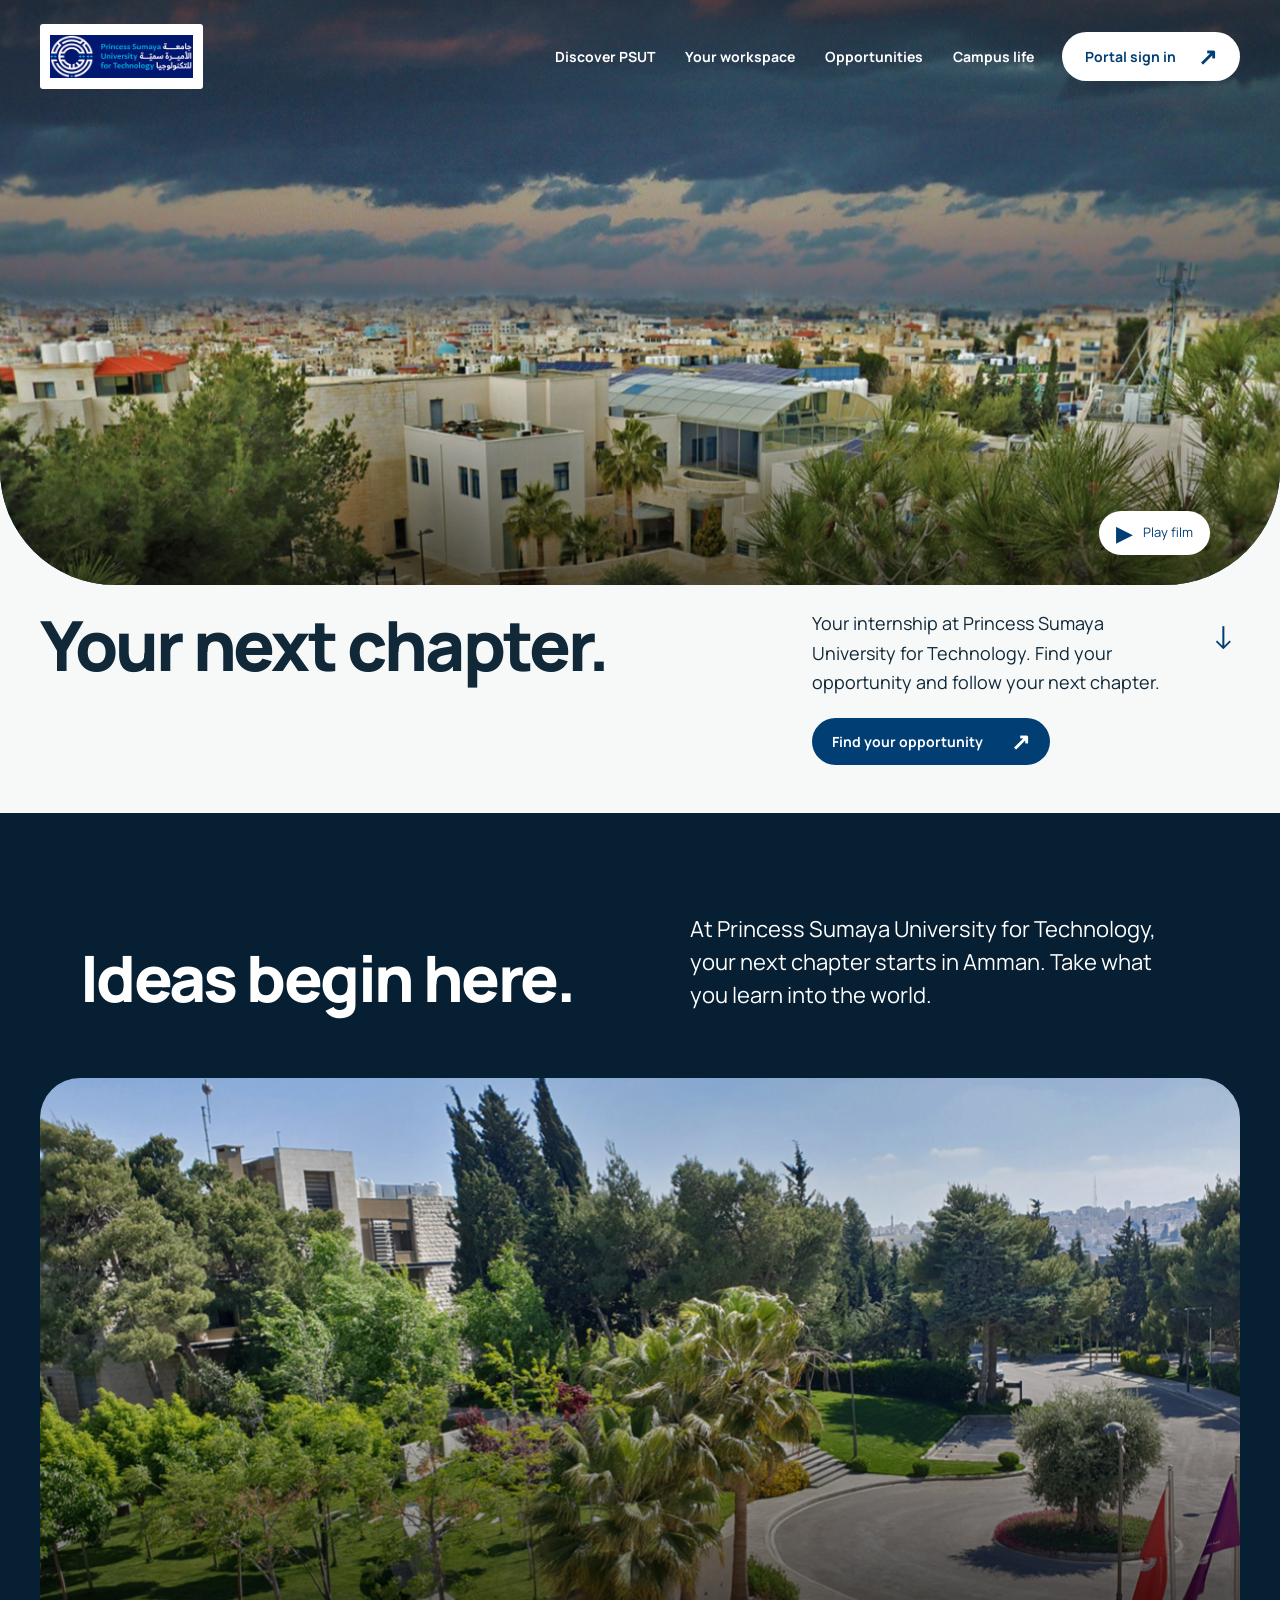
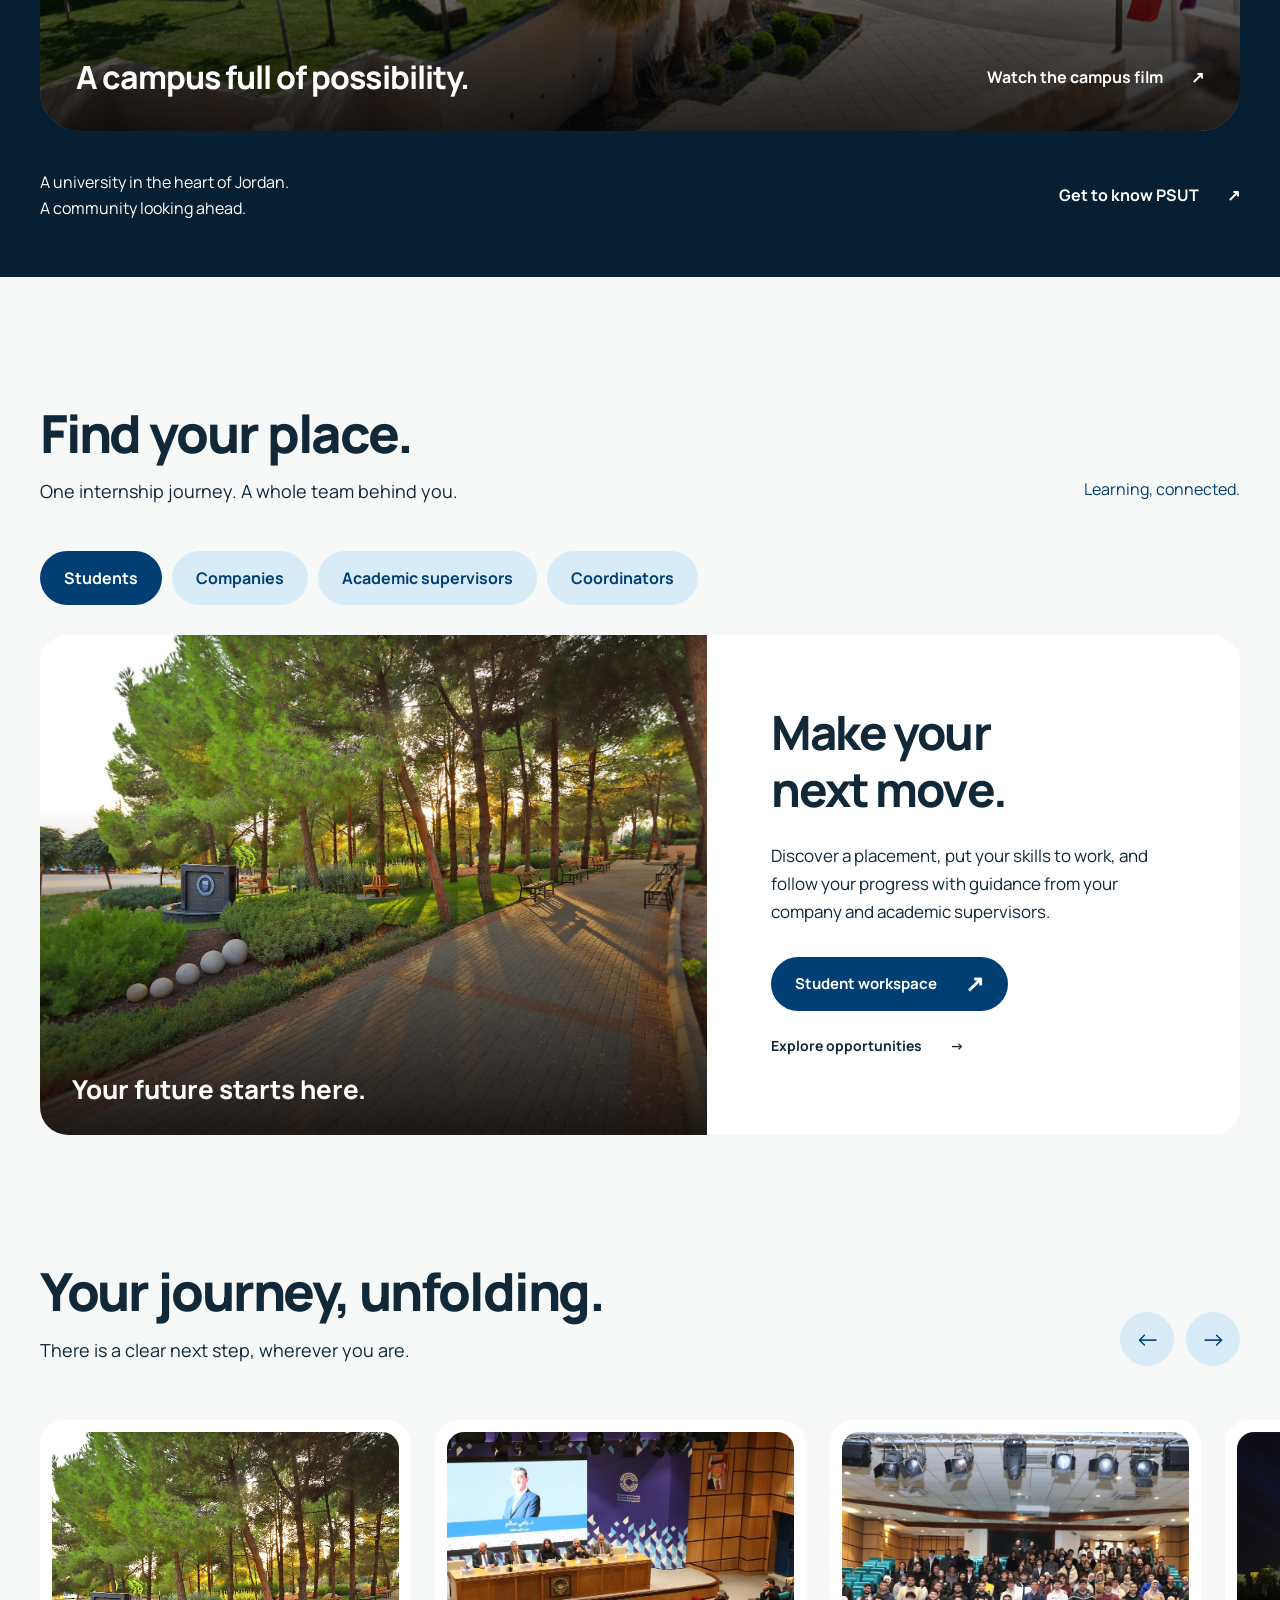
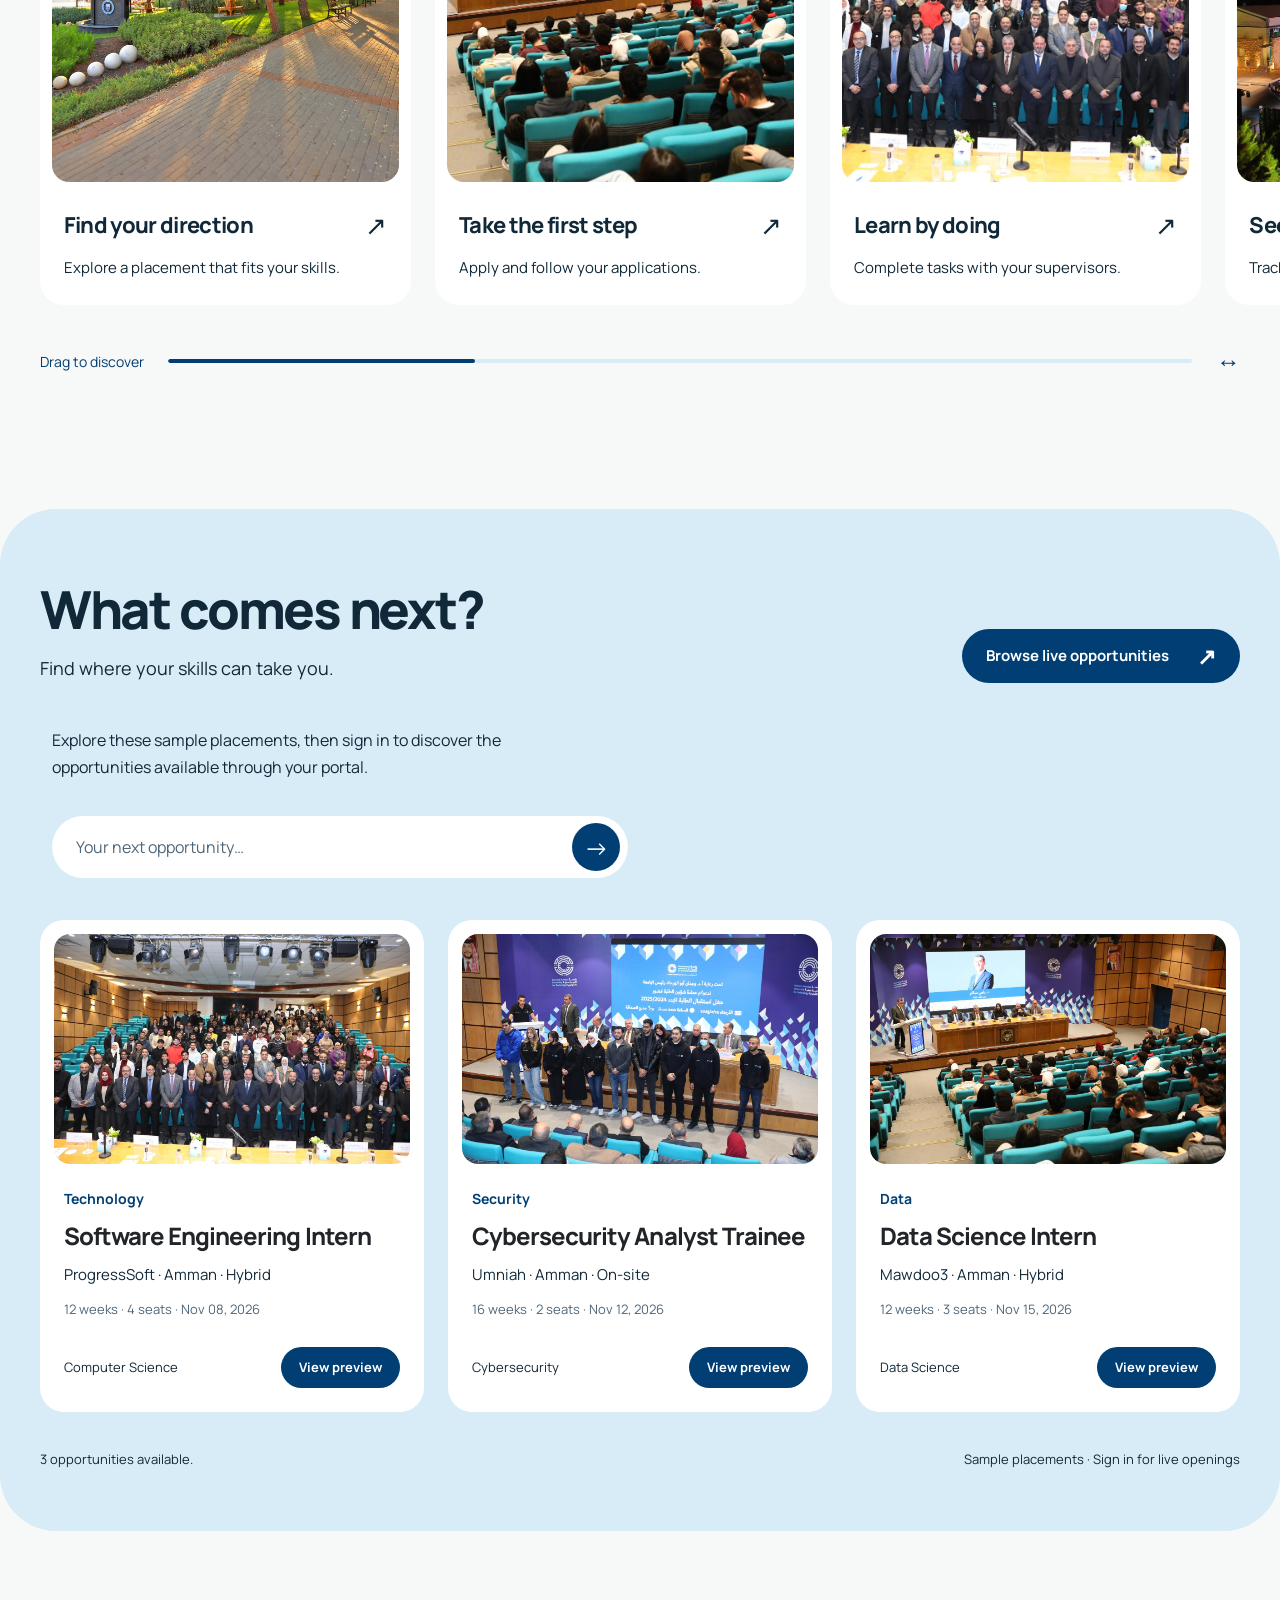
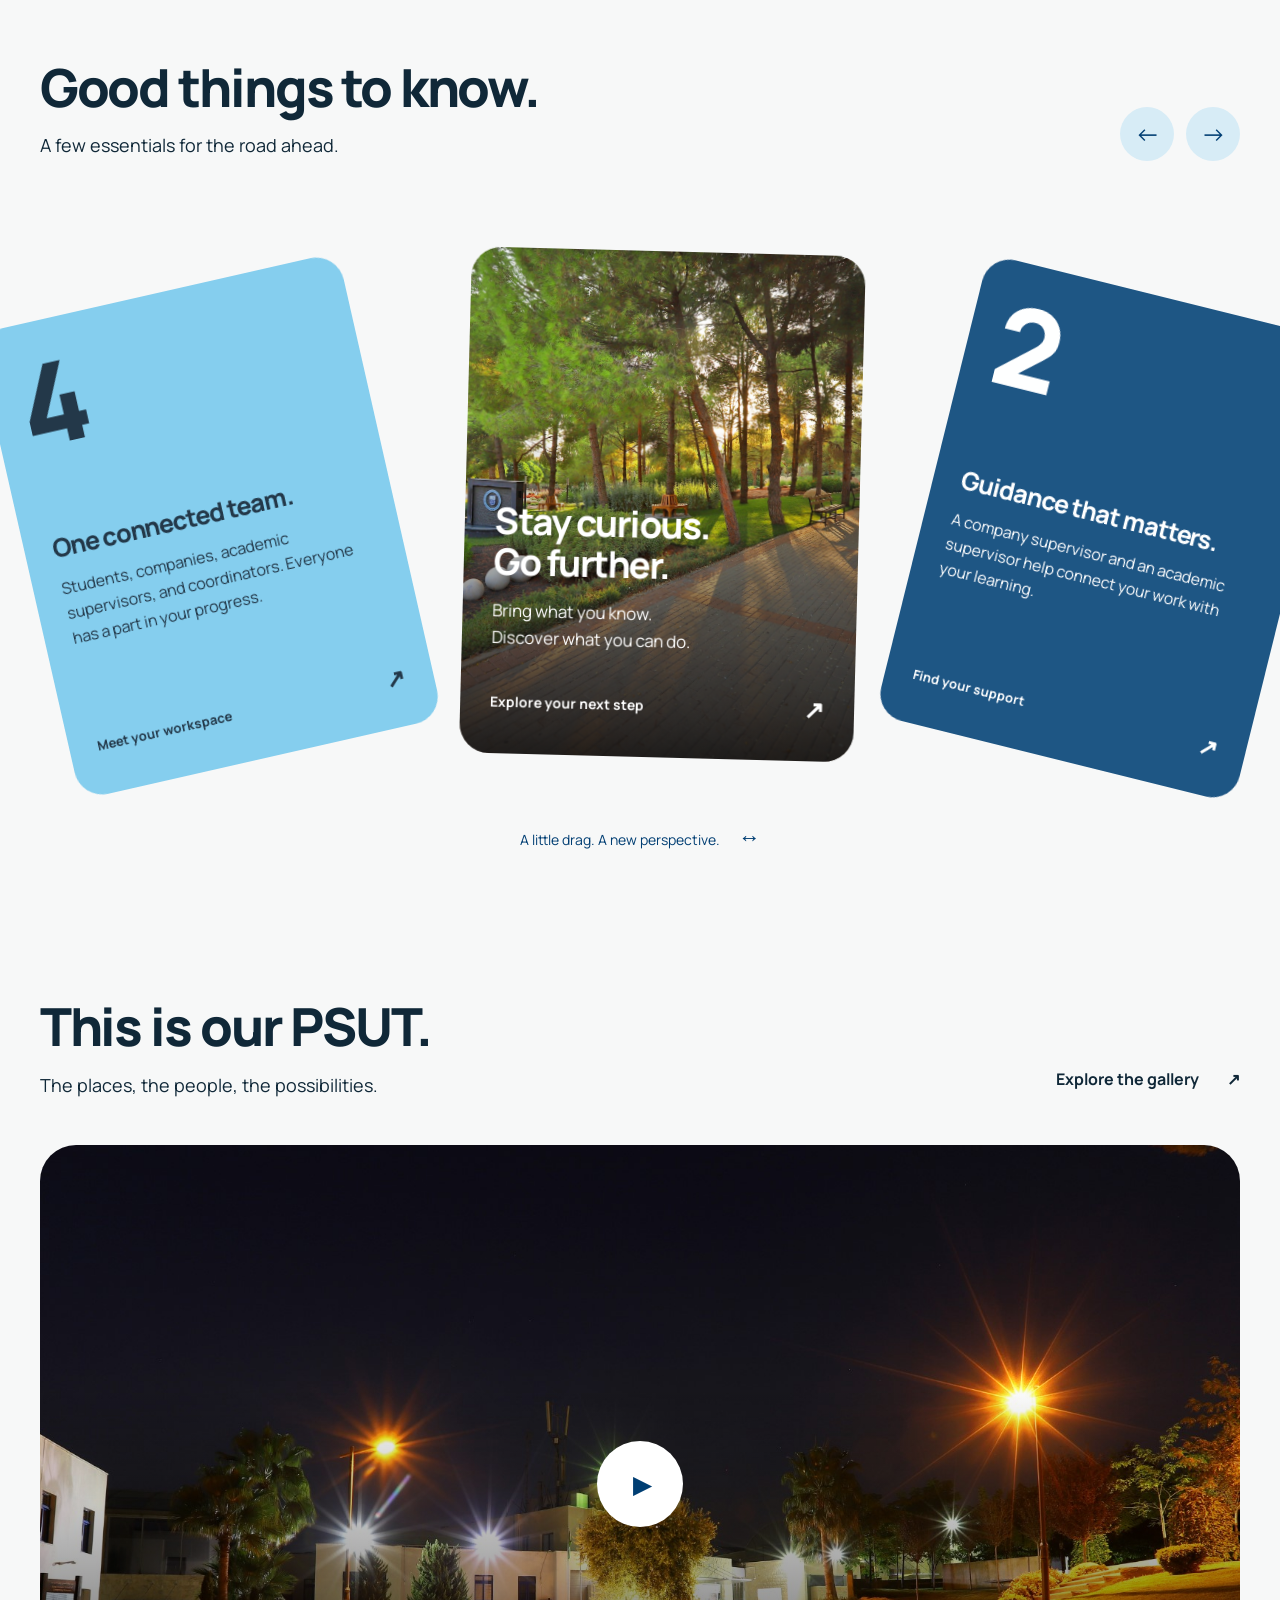
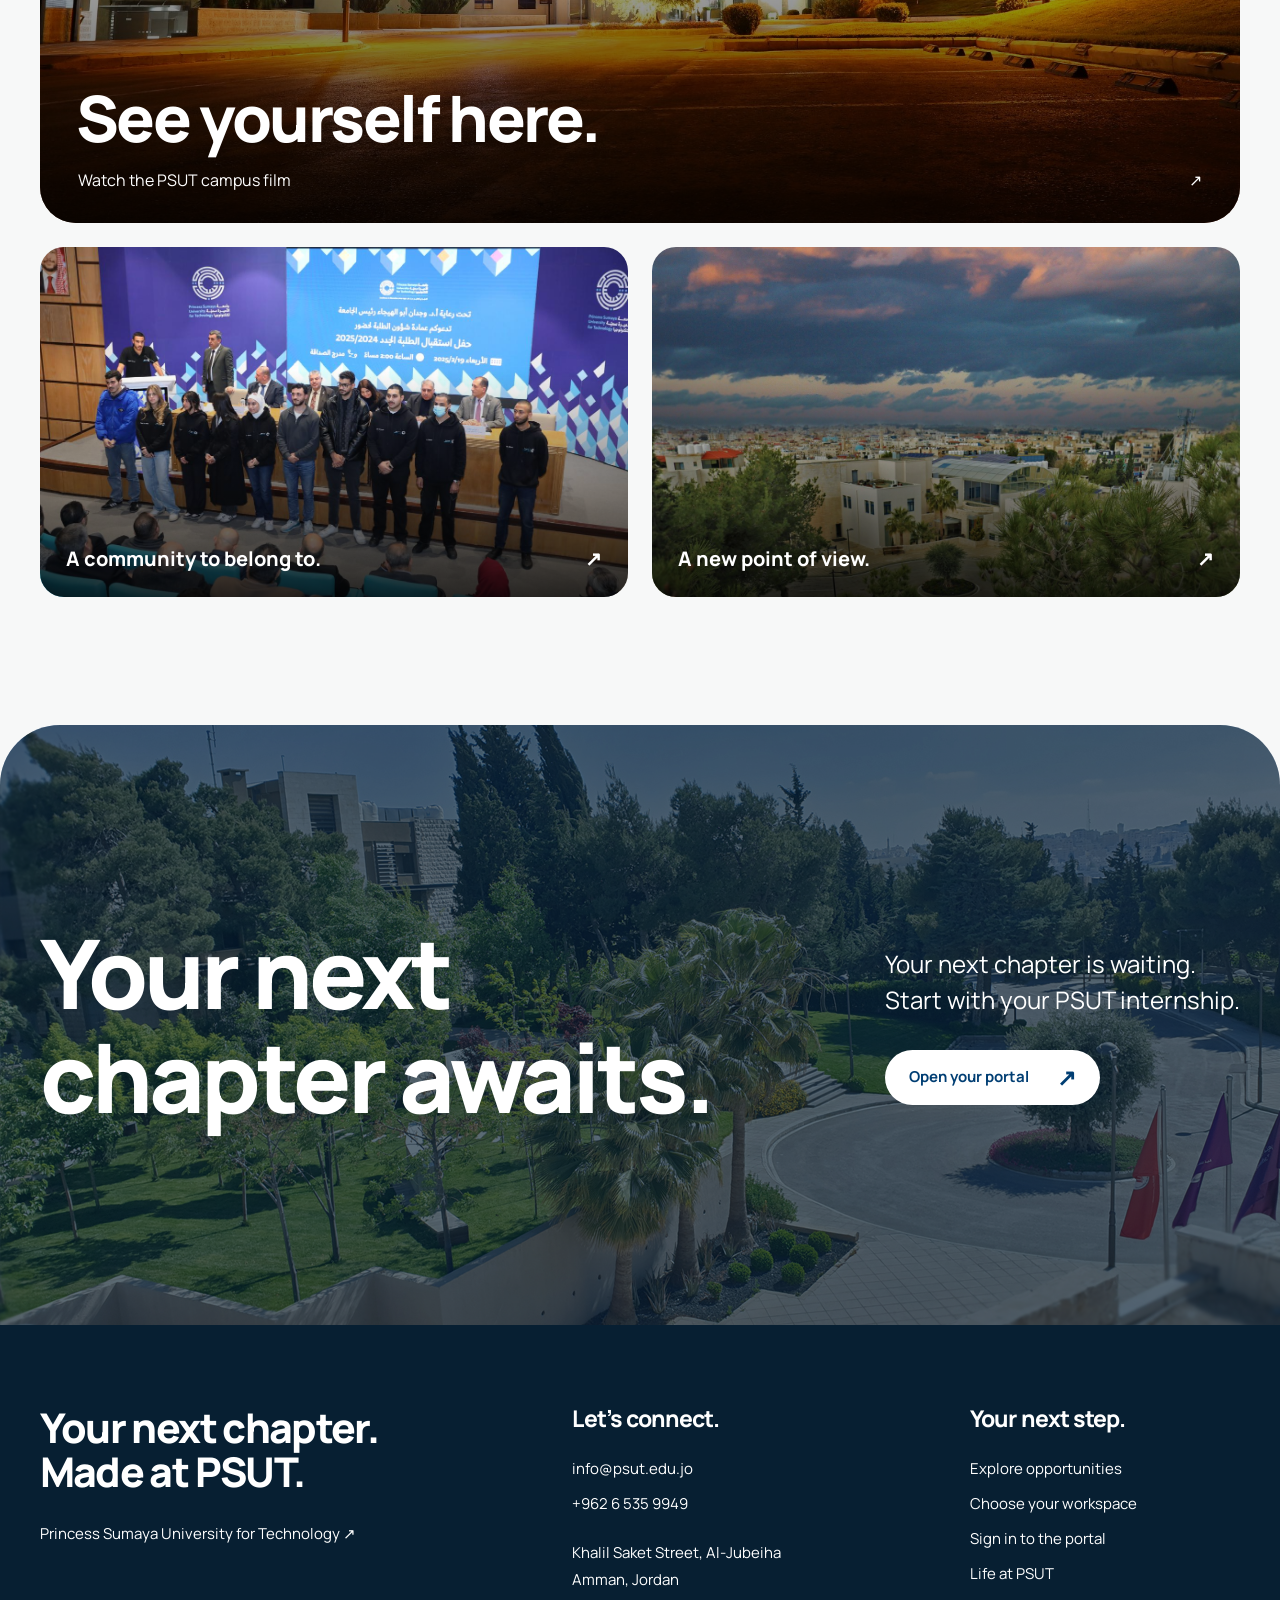
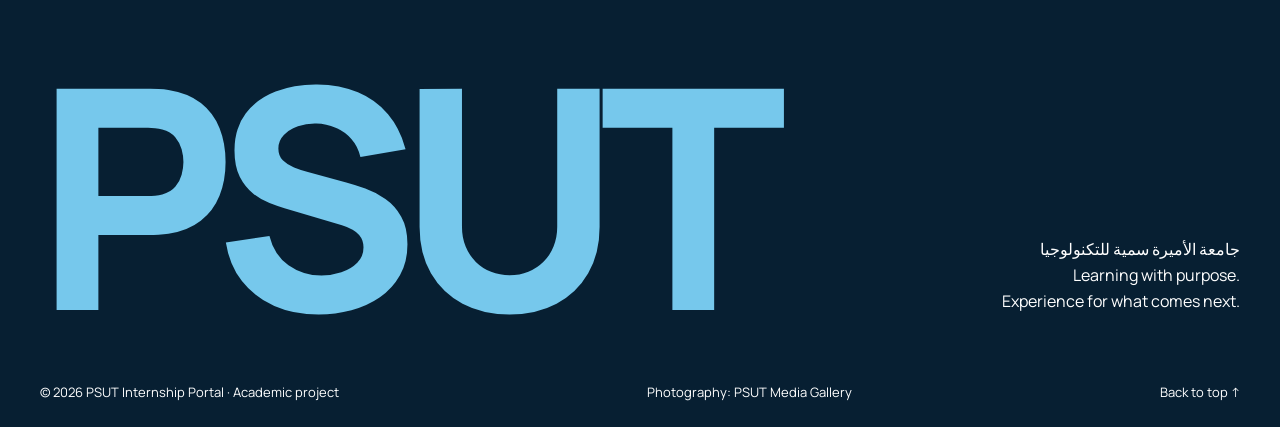
==== PSUTInternship/PSUTInternship/index.html @ 36eeaf3f "add" ====
<!doctype html>
<html lang="en">
<head>
<meta charset="utf-8">
<meta name="viewport" content="width=device-width,initial-scale=1">
<meta name="description" content="Discover your next chapter at Princess Sumaya University for Technology. Explore campus life, internship opportunities, and your PSUT workspace.">
<title>PSUT · Your next chapter</title>
<link rel="icon" href="Assets/psut-logo.jpg">
<link rel="preload" href="Assets/manrope-variable.ttf" as="font" type="font/ttf" crossorigin>
<link rel="stylesheet" href="Content/vendor/bootstrap.min.css">
<link rel="stylesheet" href="Content/portal.css">
<link rel="stylesheet" href="Content/campus-home.css?v=20261022">
</head>
<body class="campus-home" data-role="" data-page="">


<a class="skip-link" href="#main-content">Skip to content</a>
<header class="campus-header" id="top">
 <a href="#home" class="campus-brand" aria-label="PSUT Internship Portal home"><img src="Assets/psut-logo.jpg" alt="Princess Sumaya University for Technology"></a>
 <nav class="campus-nav d-none d-lg-flex" aria-label="Main navigation"><a href="#discover">Discover PSUT</a><a href="#where-next">Your workspace</a><a href="#opportunities">Opportunities</a><a href="#our-psut">Campus life</a></nav>
 <div class="header-actions"><a class="header-login" href="Login.aspx">Portal sign in <span aria-hidden="true">↗</span></a><button type="button" class="menu-toggle d-lg-none" data-bs-toggle="collapse" data-bs-target="#mobilePrimaryNav" aria-controls="mobilePrimaryNav" aria-expanded="false">Menu <span class="menu-lines" aria-hidden="true"></span></button></div>
 <div class="collapse mobile-primary" id="mobilePrimaryNav"><nav aria-label="Mobile navigation"><a href="#discover">Discover PSUT</a><a href="#where-next">Your workspace</a><a href="#opportunities">Opportunities</a><a href="#our-psut">Campus life</a><a href="#contact">Contact</a></nav></div>
</header>
<main id="main-content" tabindex="-1">
 <section class="campus-opening" id="home" aria-labelledby="home-title">
  <div class="film-frame"><img class="film-poster" src="Assets/psut-rooftop.jpg" alt="PSUT campus in Al-Jubeiha, Amman" fetchpriority="high"><video id="introVideo" class="campus-film" autoplay muted loop playsinline preload="metadata" poster="/Assets/psut-rooftop.jpg" aria-label="A film of the Princess Sumaya University for Technology campus"><source src="Assets/psut-campus-loop.mp4" type="video/mp4"></video><div class="film-shade" aria-hidden="true"></div><button type="button" class="film-control" id="filmToggle" aria-label="Pause campus film"><span class="pause-symbol" aria-hidden="true">Ⅱ</span><span class="film-control-text">Pause film</span></button></div>
  <div class="opening-copy page-frame"><h1 id="home-title" data-reveal>Your next chapter.</h1><div class="opening-description"><p data-reveal>Your internship at Princess Sumaya University for Technology. Find your opportunity and follow your next chapter.</p><a class="round-link" href="#opportunities" data-reveal>Find your opportunity <span aria-hidden="true">↗</span></a></div><a href="#discover" class="scroll-cue" aria-label="Scroll to discover PSUT"><span aria-hidden="true">↓</span></a></div>
 </section>
 <section class="discovery" id="discover" aria-labelledby="discover-title">
  <div class="discovery-intro page-frame"><h2 id="discover-title" data-reveal>Ideas begin here.</h2><p data-reveal>At Princess Sumaya University for Technology, your next chapter starts in Amman. Take what you learn into the world.</p></div>
  <figure class="campus-panorama"><img src="Assets/psut-aerial.jpg" alt="Palm trees, gardens, and the entrance road at the PSUT campus" loading="lazy"><figcaption><span>A campus full of possibility.</span><button type="button" class="light-link" onclick="watchCampus()">Watch the campus film <span aria-hidden="true">↗</span></button></figcaption></figure>
  <div class="discovery-bottom page-frame"><p data-reveal>A university in the heart of Jordan.<br>A community looking ahead.</p><a href="https://www.psut.edu.jo/en" target="_blank" rel="noopener" class="light-link" data-reveal>Get to know PSUT <span aria-hidden="true">↗</span></a></div>
 </section>
 <section class="workspace-section page-frame" id="where-next" aria-labelledby="workspace-title">
  <div class="section-heading"><div><h2 id="workspace-title" data-reveal>Find your place.</h2><p data-reveal>One internship journey. A whole team behind you.</p></div><span class="section-aside" data-reveal>Learning, connected.</span></div>
  <div class="role-tabs" role="tablist" aria-label="Choose your workspace"><button type="button" id="role-tab-student" role="tab" aria-selected="true" aria-controls="role-student" tabindex="0" onclick="selectRole(0)">Students</button><button type="button" id="role-tab-company" role="tab" aria-selected="false" aria-controls="role-company" tabindex="-1" onclick="selectRole(1)">Companies</button><button type="button" id="role-tab-academic" role="tab" aria-selected="false" aria-controls="role-academic" tabindex="-1" onclick="selectRole(2)">Academic supervisors</button><button type="button" id="role-tab-admin" role="tab" aria-selected="false" aria-controls="role-admin" tabindex="-1" onclick="selectRole(3)">Coordinators</button></div>
  <div class="role-panels">
   <article class="role-panel" id="role-student" role="tabpanel" aria-labelledby="role-tab-student"><div class="role-photo"><img loading="lazy" src="Assets/psut-walkway.jpg" alt="The tree-lined path through PSUT campus"><span>Your future starts here.</span></div><div class="role-copy"><h3>Make your<br>next move.</h3><p>Discover a placement, put your skills to work, and follow your progress with guidance from your company and academic supervisors.</p><a href="Student/Dashboard.aspx" class="round-link">Student workspace <span aria-hidden="true">↗</span></a><a href="#opportunities" class="plain-link">Explore opportunities <span aria-hidden="true">→</span></a></div></article>
   <article class="role-panel" id="role-company" role="tabpanel" aria-labelledby="role-tab-company" hidden><div class="role-photo"><img loading="lazy" src="Assets/psut-students.jpeg" alt="Students and staff gathered at PSUT"><span>Help talent take shape.</span></div><div class="role-copy"><h3>Guide the<br>next generation.</h3><p>Share internship opportunities, review applications, assign meaningful tasks, and give trainees feedback that helps them grow.</p><a href="Company/Dashboard.aspx" class="round-link">Company workspace <span aria-hidden="true">↗</span></a></div></article>
   <article class="role-panel" id="role-academic" role="tabpanel" aria-labelledby="role-tab-academic" hidden><div class="role-photo"><img loading="lazy" src="Assets/psut-community.jpeg" alt="The PSUT community at a university event"><span>Keep learning moving.</span></div><div class="role-copy"><h3>Bring learning<br>into focus.</h3><p>Follow student submissions, review training hours, and connect academic learning with students’ placement experience.</p><a href="Academic/Dashboard.aspx" class="round-link">Academic workspace <span aria-hidden="true">↗</span></a></div></article>
   <article class="role-panel" id="role-admin" role="tabpanel" aria-labelledby="role-tab-admin" hidden><div class="role-photo"><img loading="lazy" src="Assets/psut-rooftop.jpg" alt="PSUT buildings and campus from above"><span>Connect every part of the journey.</span></div><div class="role-copy"><h3>See the<br>whole picture.</h3><p>Connect students with their supervisors, coordinate portal access, and review internship completion in one shared process.</p><a href="Admin/Dashboard.aspx" class="round-link">Coordinator workspace <span aria-hidden="true">↗</span></a></div></article>
  </div>
 </section>
 <section class="journey-section" aria-labelledby="journey-title">
  <div class="section-heading page-frame"><div><h2 id="journey-title" data-reveal>Your journey, unfolding.</h2><p data-reveal>There is a clear next step, wherever you are.</p></div><div class="rail-controls"><button type="button" data-rail="journeyRail" data-direction="-1" aria-label="Previous journey cards">←</button><button type="button" data-rail="journeyRail" data-direction="1" aria-label="Next journey cards">→</button></div></div>
  <div class="story-rail" id="journeyRail" data-drag-rail tabindex="0" role="region" aria-label="Internship journey cards. Drag or use arrow keys to explore.">
   <a class="story-card" href="#opportunities"><div class="story-image"><img loading="lazy" src="Assets/psut-walkway.jpg" alt="A sunny path through the PSUT gardens"></div><div class="story-caption"><h3>Find your direction</h3><span aria-hidden="true">↗</span></div><p>Explore a placement that fits your skills.</p></a>
   <a class="story-card" href="Student/MyApplications.aspx"><div class="story-image"><img loading="lazy" src="Assets/psut-welcome.jpeg" alt="New students coming together at PSUT"></div><div class="story-caption"><h3>Take the first step</h3><span aria-hidden="true">↗</span></div><p>Apply and follow your applications.</p></a>
   <a class="story-card" href="Student/studenttaskes.aspx"><div class="story-image"><img loading="lazy" src="Assets/psut-students.jpeg" alt="A PSUT university gathering"></div><div class="story-caption"><h3>Learn by doing</h3><span aria-hidden="true">↗</span></div><p>Complete tasks with your supervisors.</p></a>
   <a class="story-card" href="Student/StudentProgress.aspx"><div class="story-image"><img loading="lazy" src="Assets/psut-graduation.jpg" alt="The graduation ceremony at PSUT"></div><div class="story-caption"><h3>See how far you go</h3><span aria-hidden="true">↗</span></div><p>Track your hours, feedback, and progress.</p></a>
   <a class="story-card" href="Student/StudentProfile.aspx"><div class="story-image"><img loading="lazy" src="Assets/psut-aerial.jpg" alt="Gardens at Princess Sumaya University for Technology"></div><div class="story-caption"><h3>Tell your story</h3><span aria-hidden="true">↗</span></div><p>Keep your profile ready for what comes next.</p></a>
  </div><div class="rail-footer page-frame"><span>Drag to discover</span><div class="rail-progress" aria-hidden="true"><span data-progress="journeyRail"></span></div><span aria-hidden="true">↔</span></div>
 </section>
 <section class="opportunities-section page-frame" id="opportunities" aria-labelledby="opportunities-title"><div class="section-heading"><div><h2 id="opportunities-title" data-reveal>What comes next?</h2><p data-reveal>Find where your skills can take you.</p></div><a href="Student/Opportunities.aspx" class="round-link">Browse live opportunities <span aria-hidden="true">↗</span></a></div><div class="opportunity-intro row g-4 align-items-end"><div class="col-lg-6"><p>Explore these sample placements, then sign in to discover the opportunities available through your portal.</p></div><div class="col-lg-6"><form class="opportunity-search" id="opportunity-search" role="search" onsubmit="event.preventDefault();searchOpps()"><label class="visually-hidden" for="heroSearch">Search sample opportunities</label><input type="search" id="heroSearch" placeholder="Your next opportunity…" autocomplete="off"><button type="submit" aria-label="Search opportunities">→</button></form></div></div><div class="cards" id="publicCards" data-drag-rail tabindex="0" role="region" aria-label="Sample internship opportunities. Drag or use arrow keys."></div><div class="opportunity-status"><p id="searchStatus" role="status" aria-live="polite"></p><span>Sample placements · Sign in for live openings</span></div></section>
 <section class="facts-section" aria-labelledby="facts-title"><div class="section-heading page-frame"><div><h2 id="facts-title" data-reveal>Good things to know.</h2><p data-reveal>A few essentials for the road ahead.</p></div><div class="rail-controls"><button type="button" data-rail="internship-facts" data-direction="-1" aria-label="Previous internship facts">←</button><button type="button" data-rail="internship-facts" data-direction="1" aria-label="Next internship facts">→</button></div></div>
  <div class="fact-deck experience-facts" id="internship-facts" data-drag-rail tabindex="0" role="region" aria-label="Internship fact cards. Drag or use arrow keys.">
   <article class="fact-card mosaic-card sky"><span class="fact-mark" aria-hidden="true">4</span><div><h3>One connected team.</h3><p>Students, companies, academic supervisors, and coordinators. Everyone has a part in your progress.</p></div><a href="#where-next">Meet your workspace <span aria-hidden="true">↗</span></a></article>
   <article class="fact-card mosaic-card photo-fact"><img loading="lazy" src="Assets/psut-walkway.jpg" alt="Greenery along the PSUT campus walkway"><div><h3>Stay curious.<br>Go further.</h3><p>Bring what you know.<br>Discover what you can do.</p></div><a href="#opportunities">Explore your next step <span aria-hidden="true">↗</span></a></article>
   <article class="fact-card mosaic-card navy"><span class="fact-mark" aria-hidden="true">2</span><div><h3>Guidance that matters.</h3><p>A company supervisor and an academic supervisor help connect your work with your learning.</p></div><a href="#where-next">Find your support <span aria-hidden="true">↗</span></a></article>
   <article class="fact-card mosaic-card pale"><span class="fact-mark" aria-hidden="true">1</span><div><h3>Your chosen placement.</h3><p>Follow your applications, choose an accepted offer, and focus on making the most of your experience.</p></div><a href="Student/MyApplications.aspx">Your applications <span aria-hidden="true">↗</span></a></article>
   <article class="fact-card mosaic-card photo-fact"><img loading="lazy" src="Assets/psut-graduation.jpg" alt="PSUT graduation celebration"><div><h3>A chapter<br>worth building.</h3><p>Real tasks. Useful feedback.<br>Experience you take with you.</p></div><a href="Student/StudentProgress.aspx">Follow your progress <span aria-hidden="true">↗</span></a></article>
  </div><p class="drag-note">A little drag. A new perspective. <span aria-hidden="true">↔</span></p>
 </section>
 <section class="life-section page-frame" id="our-psut" aria-labelledby="life-title"><div class="section-heading"><div><h2 id="life-title" data-reveal>This is our PSUT.</h2><p data-reveal>The places, the people, the possibilities.</p></div><a class="plain-link" href="https://www.psut.edu.jo/ar/media" target="_blank" rel="noopener">Explore the gallery <span aria-hidden="true">↗</span></a></div><button type="button" class="campus-cinema" onclick="watchCampus()" aria-label="Play the PSUT campus film"><img loading="lazy" src="Assets/psut-entrance.jpg" alt="The illuminated PSUT entrance and university buildings at night"><span class="cinema-play" aria-hidden="true">▶</span><span class="cinema-title">See yourself here.</span><span class="cinema-caption">Watch the PSUT campus film <span aria-hidden="true">↗</span></span></button><div class="life-grid"><a class="life-photo" href="https://www.psut.edu.jo/ar/media/get-photos/21" target="_blank" rel="noopener"><img loading="lazy" src="Assets/psut-community.jpeg" alt="PSUT students and staff at a welcome event"><span>A community to belong to. <span aria-hidden="true">↗</span></span></a><a class="life-photo" href="https://www.psut.edu.jo/ar/media/get-photos/5" target="_blank" rel="noopener"><img loading="lazy" src="Assets/psut-rooftop.jpg" alt="PSUT campus buildings with Amman beyond"><span>A new point of view. <span aria-hidden="true">↗</span></span></a></div></section>
 <section class="closing-section" aria-labelledby="closing-title"><img src="Assets/psut-aerial.jpg" alt="" aria-hidden="true" loading="lazy"><div class="closing-shade" aria-hidden="true"></div><div class="closing-content page-frame"><h2 id="closing-title" data-reveal>Your next<br>chapter awaits.</h2><div><p data-reveal>Your next chapter is waiting.<br>Start with your PSUT internship.</p><a class="round-link light" href="Login.aspx" data-reveal>Open your portal <span aria-hidden="true">↗</span></a></div></div></section>
</main>
<footer class="campus-footer" id="contact"><div class="footer-top page-frame"><div><h2>Your next chapter.<br>Made at PSUT.</h2><a href="https://www.psut.edu.jo/en" target="_blank" rel="noopener">Princess Sumaya University for Technology <span aria-hidden="true">↗</span></a></div><div><h3>Let’s connect.</h3><a href="mailto:info@psut.edu.jo">info@psut.edu.jo</a><a href="tel:+96265359949">+962 6 535 9949</a><p>Khalil Saket Street, Al-Jubeiha<br>Amman, Jordan</p></div><div><h3>Your next step.</h3><a href="#opportunities">Explore opportunities</a><a href="#where-next">Choose your workspace</a><a href="Login.aspx">Sign in to the portal</a><a href="#our-psut">Life at PSUT</a></div></div><div class="footer-signature page-frame"><span class="footer-psut" aria-hidden="true">PSUT</span><div>جامعة الأميرة سمية للتكنولوجيا<br>Learning with purpose.<br>Experience for what comes next.</div></div><div class="footer-bottom page-frame"><span>© 2026 PSUT Internship Portal · Academic project</span><a href="https://www.psut.edu.jo/ar/media" target="_blank" rel="noopener">Photography: PSUT Media Gallery</a><a href="#home">Back to top ↑</a></div></footer>



<div class="psut-modal" id="login"><div class="modalbox"><div class="modalhead"><h2>PSUT Internship Portal</h2><button class="close" aria-label="Close" onclick="closeModal('login')">×</button></div><p>The portal sign-in will be added in the next phase. This version includes the full public homepage only.</p></div></div>
<div class="psut-modal" id="detail"><div class="modalbox" id="detailContent"></div></div><div class="psut-modal" id="action"><div class="modalbox" id="actionContent"></div></div><div class="toast" id="toast" role="status" aria-live="polite"></div>
<script>window.PSUT={root:'./',role:'student',page:'Overview'};</script>
<script src="Scripts/vendor/bootstrap.bundle.min.js"></script>
<script src="Scripts/portal.js"></script>
<script src="Scripts/wellington.js"></script>
<script src="Scripts/interactions.js"></script>
<script src="Scripts/campus-home.js?v=20261022"></script>
</body>
</html>
---- PSUTInternship/PSUTInternship/Content/portal.css ----
:root{--navy:#102a43;--blue:#1463a5;--cyan:#37b8c6;--ink:#182b3d;--muted:#687b8d;--line:#e1e8ef;--bg:#f5f8fb;--white:#fff;--green:#16845b;--amber:#b97909;--red:#bd4450}*{box-sizing:border-box}body{margin:0;font:15px/1.5 Manrope,Arial,sans-serif;color:var(--ink);background:var(--bg)}button,input,select,textarea{font:inherit}button{cursor:pointer}.top{height:72px;background:white;border-bottom:1px solid var(--line);display:flex;align-items:center;justify-content:space-between;padding:0 max(calc((100% - 1200px)/2),5%);position:sticky;top:0;z-index:5}.brand{display:flex;gap:12px;align-items:center;font-weight:800;color:var(--navy)}.seal{width:38px;height:38px;border-radius:12px;background:linear-gradient(135deg,#0c3860,#1c89a4);color:white;display:grid;place-items:center;font-size:13px;letter-spacing:-1px}.brand small{display:block;color:#7b8b99;font-size:10px;letter-spacing:.11em;text-transform:uppercase}.nav{display:flex;gap:28px;color:#51677b}.nav a{color:inherit;text-decoration:none}.btn{border:0;border-radius:9px;padding:11px 17px;font-weight:700;background:var(--blue);color:white}.btn.outline{background:white;border:1px solid var(--line);color:var(--navy)}.btn.teal{background:var(--cyan);color:#073945}.container{max-width:1160px;margin:auto;padding:0 24px}.hero{background:radial-gradient(ellipse at 80% 30%,#1f718f 0,#154d70 27%,#102a43 70%);color:white;padding:76px 0 68px;overflow:hidden}.hero-inner{max-width:1160px;margin:auto;padding:0 24px;display:grid;grid-template-columns:1.2fr .8fr;align-items:center;gap:55px}.eyebrow{font-weight:800;letter-spacing:.13em;text-transform:uppercase;color:#70d7dc;font-size:12px}.hero h1{font-size:52px;line-height:1.08;letter-spacing:-.04em;margin:15px 0 18px;max-width:650px}.hero p{max-width:600px;color:#d4e3ec;font-size:17px}.searchbox{background:white;border-radius:14px;padding:12px;display:flex;gap:10px;margin-top:28px;max-width:650px}.searchbox input{border:0;outline:0;flex:1;padding:10px;color:#233}.hero-art{min-height:285px;border:1px solid #6bb8cc55;background:linear-gradient(145deg,#ffffff12,#ffffff05);border-radius:20px;padding:24px;position:relative}.mini-card{background:#fff;color:var(--ink);border-radius:13px;padding:17px;box-shadow:0 16px 45px #001a2a55;position:absolute;width:240px}.mini-card.one{top:28px;left:24px}.mini-card.two{right:22px;bottom:22px}.tag{font-size:11px;border-radius:30px;padding:5px 9px;background:#e7f5f6;color:#087b84;font-weight:700}.company{font-size:12px;color:var(--muted);margin-top:5px}.statrow{display:flex;gap:14px;margin-top:14px}.stat{flex:1;background:#f1f6fa;padding:8px;border-radius:9px;font-size:12px}.stat b{display:block;font-size:16px}.section{padding:58px 0}.heading{display:flex;justify-content:space-between;align-items:end;margin-bottom:23px}.heading h2{font-size:29px;letter-spacing:-.03em;margin:4px 0}.muted{color:var(--muted)}.cards{display:grid;grid-template-columns:repeat(3,1fr);gap:16px}.card{background:white;border:1px solid var(--line);border-radius:14px;padding:20px}.card h3{margin:11px 0 3px}.card .meta{color:var(--muted);font-size:13px}.card .foot{border-top:1px solid var(--line);margin-top:18px;padding-top:14px;display:flex;justify-content:space-between;align-items:center}.steps{display:grid;grid-template-columns:repeat(4,1fr);gap:16px}.step{padding:20px;border-top:3px solid var(--cyan);background:white;border-radius:0 0 12px 12px}.num{font-size:12px;color:var(--blue);font-weight:800;letter-spacing:.1em}.section.tint{background:#edf3f7}.about{display:grid;grid-template-columns:1fr 1fr;gap:36px;align-items:center}.video{height:260px;border-radius:18px;background:linear-gradient(135deg,#0f3454,#1c788a);display:grid;place-items:center;color:white}.play{height:60px;width:60px;border-radius:50%;background:#fff3;display:grid;place-items:center;font-size:24px}.footer{background:#102a43;color:#c8d7e2;padding:40px 0}.footer .brand{color:white}.app{display:none;min-height:calc(100vh - 72px)}.app.active{display:block}.dash{display:grid;grid-template-columns:240px 1fr;min-height:calc(100vh - 72px)}.side{background:#102a43;color:#d4e1eb;padding:24px 14px}.side h4{padding:0 14px;color:#829aaa;font-size:11px;letter-spacing:.12em;text-transform:uppercase}.side button{width:100%;border:0;background:none;color:inherit;text-align:left;padding:11px 14px;border-radius:8px;margin:2px 0}.side button:hover,.side button.sel{background:#ffffff18;color:white}.main{padding:32px;max-width:1200px;width:100%;margin:auto}.titlebar{display:flex;justify-content:space-between;align-items:start;margin-bottom:25px}.titlebar h1{margin:0;font-size:29px}.metrics{display:grid;grid-template-columns:repeat(4,1fr);gap:14px;margin-bottom:22px}.metric{background:white;border:1px solid var(--line);border-radius:12px;padding:17px}.metric b{font-size:26px;display:block}.metric span{color:var(--muted);font-size:13px}.panel{background:white;border:1px solid var(--line);border-radius:13px;padding:20px;margin-bottom:18px}.panel h3{margin:0 0 15px}.table{width:100%;border-collapse:collapse}.table th,.table td{text-align:left;padding:13px 9px;border-bottom:1px solid #edf1f4;font-size:13px}.table th{color:#76899a;font-size:11px;text-transform:uppercase;letter-spacing:.08em}.pill{font-size:11px;font-weight:800;padding:5px 9px;background:#e9f5ef;color:var(--green);border-radius:30px;white-space:nowrap}.pill.warn{background:#fff3dd;color:var(--amber)}.pill.blue{background:#e8f1fa;color:#26669b}.pill.red{background:#fdeced;color:var(--red)}.bar{height:7px;border-radius:9px;background:#eaf0f4;overflow:hidden}.bar i{display:block;height:100%;background:var(--cyan);border-radius:9px}.tabs{display:flex;gap:8px;border-bottom:1px solid var(--line);margin-bottom:18px}.tabs button{border:0;background:none;padding:10px 12px;color:#61788a}.tabs button.sel{color:var(--blue);border-bottom:2px solid var(--blue);font-weight:700}.row{display:flex;gap:12px;align-items:center}.avatar{width:36px;height:36px;border-radius:50%;background:#d9edf0;display:grid;place-items:center;font-weight:800;color:#18707b}.form{display:grid;grid-template-columns:1fr 1fr;gap:14px}.field label{display:block;font-size:12px;font-weight:700;margin-bottom:6px}.field input,.field select,.field textarea{width:100%;border:1px solid var(--line);border-radius:8px;padding:11px;background:white}.field textarea{min-height:100px}.span2{grid-column:1/-1}.psut-modal{position:fixed;inset:0;background:#102a4370;display:none;place-items:center;z-index:20;padding:20px}.psut-modal.show{display:grid}.modalbox{background:white;padding:25px;border-radius:16px;width:min(520px,100%);max-height:90vh;overflow:auto}.modalhead{display:flex;justify-content:space-between;align-items:center}.close{border:0;background:none;font-size:22px}.toast{position:fixed;bottom:20px;right:20px;background:#123b46;color:white;padding:13px 18px;border-radius:10px;display:none;z-index:30}.toast.show{display:block}.callout{background:#edf7fa;border-left:3px solid var(--cyan);padding:14px 16px;border-radius:7px;color:#31566a;font-size:13px;margin:12px 0}.hidden{display:none!important}.filterrow{display:flex;gap:10px;margin:14px 0}.filterrow input,.filterrow select{padding:10px;border:1px solid var(--line);border-radius:8px;background:white}.filterrow input{flex:1}.two{display:grid;grid-template-columns:1.5fr 1fr;gap:17px}.timeline{border-left:2px solid #d8e8ef;padding-left:17px;margin-left:8px}.event{position:relative;margin:0 0 20px}.event:before{content:'';position:absolute;width:9px;height:9px;border-radius:50%;background:var(--cyan);left:-22.5px;top:6px}.small{font-size:12px}.notice{background:#fff7e8;color:#87610b;padding:12px 14px;border-radius:9px;font-size:13px}.role-select{padding:9px;border:1px solid var(--line);border-radius:8px;color:#324}.publiconly{display:block}.signed{display:none}.logged .publiconly{display:none}.logged .signed{display:flex}.logged .nav{display:none}@media(max-width:850px){.hero-inner{grid-template-columns:1fr}.hero-art{display:none}.hero h1{font-size:42px}.cards{grid-template-columns:1fr 1fr}.steps{grid-template-columns:1fr 1fr}.dash{grid-template-columns:1fr}.side{display:flex;overflow:auto;padding:8px}.side h4{display:none}.side button{white-space:nowrap;width:auto}.metrics{grid-template-columns:1fr 1fr}.main{padding:20px}.about{grid-template-columns:1fr}}@media(max-width:560px){.nav{display:none}.cards,.steps,.metrics{grid-template-columns:1fr}.searchbox{flex-direction:column}.table{min-width:650px}.panel:has(.table){overflow:auto}.form{grid-template-columns:1fr}.span2{grid-column:auto}.titlebar{gap:12px;flex-direction:column}.hero h1{font-size:36px}}

/* Bootstrap components retain the PSUT visual system. */
a{color:var(--blue)}.app.active{display:grid}.portal-top{padding:16px 4%;background:#fff;display:flex;align-items:center;justify-content:space-between;border-bottom:1px solid var(--line)}.portal-top .brand img{width:55px}.portal-top a{text-decoration:none}.side a{display:block;padding:12px 14px;color:var(--ink);text-decoration:none;border-radius:8px;margin:3px 0}.side a.sel{background:#e5f1fa;color:#1463a5;font-weight:800}.table-responsive{width:100%}.row{margin-left:0;margin-right:0}.card{display:block}.psut-modal{position:fixed;inset:0;z-index:300;background:#09243cb8;display:none;align-items:center;justify-content:center;padding:24px}.psut-modal.show{display:flex}.modalbox{max-height:90vh;overflow:auto}.demo-banner{padding:8px 4%;background:#e8f3fa;color:#173e5f;font-size:12px}.portal-mobile{display:none}.portal-extras{display:flex;gap:8px;flex-wrap:wrap}.page-enter{animation:pageIn .45s ease both}@keyframes pageIn{from{opacity:0;transform:translateY(12px)}to{opacity:1;transform:none}}.form-control,.form-select{border:1px solid var(--line)}button:focus-visible,a:focus-visible,summary:focus-visible{outline:3px solid #39a9df;outline-offset:4px}.psut-modal input,.psut-modal textarea,.psut-modal select{max-width:100%}@media(max-width:850px){.app.active{display:block}.side{display:none}.side.offcanvas.show{display:block;width:290px;background:#fff;padding:28px}.portal-mobile{display:block}.main{padding:24px 16px}.titlebar{flex-wrap:wrap;gap:18px}.portal-top .brand small{display:none}.psut-modal{padding:12px}}@media(prefers-reduced-motion:reduce){*,*:before,*:after{animation:none!important;transition:none!important;scroll-behavior:auto!important}}

.opportunity-thumbnail{width:100%;height:180px;object-fit:cover;margin-bottom:18px;border-radius:8px}.form-label{width:100%}.well-home .row{display:block}
---- PSUTInternship/PSUTInternship/Content/campus-home.css ----
@font-face{font-family:Manrope;src:url('../Assets/manrope-variable.ttf') format('truetype');font-weight:200 800;font-display:swap}
/* taste-skill-ignore: neutral gradient scrims only overlay photos and video for legibility. */
/* taste-skill-ignore: neutral scrims for photo legibility */ :root{--navy:#003e73;--blue:#0078b5;--sky:#76c8ec;--pale:#d7ecf6;--night:#071f32;--ink:#102838;--paper:#fff;--ground:#f7f8f8;--muted:#506779;--gutter:clamp(22px,3.1vw,52px);--section:clamp(90px,10vw,150px);--ease:cubic-bezier(.16,1,.3,1);--photo-shade:linear-gradient(180deg,transparent 35%,rgba(0,0,0,.82));--hero-shade:linear-gradient(180deg,rgba(0,0,0,.42),transparent 30%,transparent 65%,rgba(0,0,0,.58))}
html{scroll-behavior:smooth;scroll-padding-top:36px}*{box-sizing:border-box}body.campus-home{margin:0;background:var(--ground);color:var(--ink);font:16px/1.65 Manrope,Arial,sans-serif;overflow-x:clip}body.dialog-open{overflow:hidden}button,input,select,textarea{font:inherit}button,a{-webkit-tap-highlight-color:transparent}button{cursor:pointer}a{color:inherit;text-underline-offset:.25em}img{display:block;max-width:100%}button{border:0}h1,h2,h3,p,figure{margin:0}h1,h2,h3{text-wrap:balance;letter-spacing:-.04em}p{text-wrap:pretty}h2{font-size:clamp(38px,4.1vw,60px);font-weight:800;line-height:1.08}h3{font-weight:750;line-height:1.2}svg{width:22px;height:22px;stroke:currentColor;fill:none;stroke-width:1.7;stroke-linecap:round;stroke-linejoin:round}[hidden]{display:none!important}button:focus-visible,a:focus-visible,input:focus-visible,[tabindex="0"]:focus-visible{outline:3px solid var(--blue);outline-offset:6px}::selection{background:var(--sky);color:var(--night)}input{caret-color:var(--blue)}button:disabled{opacity:.35;cursor:default}.page-frame{padding-inline:var(--gutter)}.skip-link{position:fixed;left:20px;top:12px;z-index:200;background:var(--paper);color:var(--navy);padding:12px 20px;transform:translateY(-150%)}.skip-link:focus{transform:none}main:focus{outline:0}
/* The reference's full-width film, broad curves, and low editorial title. */
.campus-header{position:absolute;top:0;left:0;width:100%;z-index:30;display:flex;align-items:center;justify-content:space-between;gap:28px;padding:24px var(--gutter);color:var(--paper)}.campus-brand{flex-shrink:0;display:block;background:var(--paper);padding:4px 10px;border-radius:3px}.campus-brand img{width:143px;height:57px;object-fit:contain}.campus-nav{align-items:center;gap:30px;margin-left:auto}.campus-nav a,.header-login{text-decoration:none;font-size:14px;font-weight:700;transition:opacity .2s,transform .3s var(--ease)}.campus-nav a:hover{opacity:.7;transform:translateY(-2px)}.header-actions{display:flex;align-items:center;gap:20px}.header-login{display:flex;align-items:center;gap:22px;border-radius:100px;padding:13px 23px;background:var(--paper);color:var(--navy)}.header-login:hover{background:var(--sky);color:var(--night)}.header-login span{font-size:23px;line-height:1}.menu-toggle{background:none;color:inherit;display:flex;align-items:center;gap:15px;min-height:44px;padding:5px 0}.menu-toggle span{font-size:24px}.mobile-primary{position:absolute;top:100%;left:var(--gutter);right:var(--gutter);background:var(--paper);color:var(--navy);border-radius:24px}.mobile-primary nav{display:flex;flex-direction:column;padding:20px 28px}.mobile-primary a{padding:10px 0;text-decoration:none;font-weight:700}.campus-opening{padding-bottom:0}.film-frame{height:clamp(430px,65svh,780px);position:relative;isolation:isolate;overflow:hidden;border-radius:0 0 clamp(64px,9vw,140px) clamp(64px,9vw,140px);background:var(--navy);transform:translateZ(0)}.film-poster,.campus-film{position:absolute;inset:0;width:100%;height:100%;object-fit:cover;object-position:center;transform:scale(var(--film-scale,1.025));will-change:transform}.campus-film{opacity:0;transition:opacity .8s}.campus-film.video-ready{opacity:1}.film-shade{position:absolute;inset:0;background:var(--hero-shade)}.film-caption{position:absolute;bottom:44px;left:calc(var(--gutter) + 16px);display:flex;gap:28px;font-size:13px;font-weight:650;color:var(--paper)}.film-control{position:absolute;bottom:30px;right:calc(var(--gutter) + 30px);display:flex;align-items:center;gap:10px;background:var(--paper);color:var(--navy);border-radius:100px;padding:10px 17px;font-size:13px;min-height:44px;transition:transform .3s var(--ease)}.film-control:hover{transform:scale(1.05)}.pause-symbol{font-size:22px;line-height:1}.opening-copy{display:grid;grid-template-columns:minmax(0,1fr) minmax(280px,350px) 34px;align-items:start;gap:44px;padding-top:24px;padding-bottom:48px}.opening-copy h1{font-size:clamp(44px,5.4vw,84px);line-height:1.05;font-weight:800}.opening-description p{margin:0 0 20px;font-size:16px;line-height:1.65}.opening-description .round-link{font-size:14px;padding:12px 20px;min-height:46px}.round-link{display:inline-flex;justify-content:space-between;align-items:center;gap:28px;padding:15px 24px;min-height:52px;background:var(--navy);color:var(--paper);border-radius:100px;text-decoration:none;font-weight:700;font-size:15px;transition:transform .35s var(--ease),background .2s}.round-link span{font-size:23px;line-height:1;transition:transform .3s var(--ease)}.round-link:hover{background:var(--blue);color:var(--paper);transform:translateY(-3px)}.round-link:hover span{transform:translate(3px,-3px)}.round-link:active{transform:scale(.97)}.round-link.light{background:var(--paper);color:var(--navy)}.round-link.light:hover{background:var(--sky)}.scroll-cue{display:flex;justify-content:center;align-items:center;min-height:52px;text-decoration:none;font-size:32px;color:var(--navy);animation:scroll-nudge 2.8s var(--ease) infinite}.plain-link,.light-link{display:inline-flex;align-items:center;justify-content:space-between;gap:28px;background:none;padding:8px 0;min-height:44px;text-decoration:none;font-size:16px;font-weight:700;transition:transform .3s var(--ease)}.plain-link:hover,.light-link:hover{transform:translateX(5px)}.light-link{color:var(--paper)}.light-link:hover{color:var(--sky)}
/* A dark photographic chapter, like the reference's introduction to place. */
.discovery{background:var(--night);color:var(--paper);padding-top:100px;padding-bottom:55px}.discovery-intro{max-width:1200px;margin:0 auto 66px;display:grid;grid-template-columns:1fr 1fr;align-items:end;gap:100px}.discovery-intro h2{font-size:clamp(42px,5vw,72px)}.discovery-intro p{font-size:22px;line-height:1.5;max-width:470px}.campus-panorama{position:relative;margin:0 var(--gutter);height:clamp(390px,51vw,740px);overflow:hidden;border-radius:40px}.campus-panorama>img{width:100%;height:100%;object-fit:cover;transform:scale(var(--panorama-scale,1.04));will-change:transform}.campus-panorama:after{content:'';position:absolute;inset:0;background:var(--photo-shade)}.campus-panorama figcaption{position:absolute;z-index:1;left:36px;right:36px;bottom:27px;display:flex;justify-content:space-between;align-items:center;gap:24px}.campus-panorama figcaption>span{font-size:clamp(22px,2.5vw,36px);font-weight:750;letter-spacing:-.03em}.discovery-bottom{display:flex;justify-content:space-between;align-items:center;gap:24px;margin-top:38px;font-size:16px}.discovery-bottom p{line-height:1.65}
.workspace-section,.opportunities-section,.life-section{padding-block:var(--section)}.section-heading{display:flex;align-items:end;justify-content:space-between;gap:32px;margin-bottom:44px}.section-heading h2{margin-bottom:16px}.section-heading p{font-size:18px}.section-aside{font-size:16px;color:var(--navy);padding-bottom:5px}.role-tabs{display:flex;flex-wrap:wrap;gap:10px;margin-bottom:30px}.role-tabs button{padding:14px 24px;background:var(--pale);color:var(--navy);font-size:16px;font-weight:700;border-radius:100px;transition:background .25s,transform .3s var(--ease);min-height:50px}.role-tabs button:hover{transform:translateY(-3px);background:var(--sky)}.role-tabs button[aria-selected=true]{background:var(--navy);color:var(--paper)}.role-panel{display:grid;grid-template-columns:1.25fr 1fr;background:var(--paper);border-radius:28px;overflow:hidden;min-height:500px}.role-photo{position:relative;min-height:500px;overflow:hidden}.role-photo>img{width:100%;height:100%;position:absolute;object-fit:cover;transition:transform 1s var(--ease)}.role-panel:hover .role-photo>img{transform:scale(1.035)}.role-photo:after{content:'';position:absolute;inset:0;background:var(--photo-shade)}.role-photo>span{position:absolute;bottom:30px;left:32px;right:32px;z-index:1;color:var(--paper);font-size:26px;line-height:1.2;font-weight:750}.role-copy{padding:clamp(32px,5vw,76px);display:flex;flex-direction:column;align-items:flex-start;justify-content:center}.role-copy h3{font-size:clamp(36px,3.7vw,56px);margin-bottom:25px}.role-copy p{font-size:17px;max-width:430px;margin-bottom:30px}.role-copy>.plain-link{font-size:14px;margin-top:12px}.role-enter{animation:panel-arrive .65s var(--ease)}
/* Wide photographic cards retain the source's rounded image and white caption. */
.journey-section{padding:0 0 var(--section)}.rail-controls{display:flex;gap:12px;flex-shrink:0}.rail-controls button{width:54px;height:54px;display:grid;place-items:center;border-radius:50%;background:var(--pale);color:var(--navy);font-size:25px;transition:background .2s,transform .3s var(--ease)}.rail-controls button:hover{background:var(--navy);color:var(--paper);transform:translateY(-3px)}[data-drag-rail]{cursor:grab;scrollbar-width:none;overscroll-behavior-inline:contain;touch-action:auto;scroll-behavior:auto}[data-drag-rail]::-webkit-scrollbar{display:none}[data-drag-rail].is-dragging{cursor:grabbing;user-select:none}[data-drag-rail].is-dragging a{cursor:grabbing}[data-drag-rail] img{-webkit-user-drag:none;user-select:none}.story-rail{display:flex;gap:24px;overflow-x:auto;overflow-y:hidden;padding:10px var(--gutter) 22px;scroll-padding-inline:var(--gutter)}.story-card{display:block;flex:0 0 clamp(300px,29vw,440px);background:var(--paper);border-radius:24px;text-decoration:none;color:var(--ink);padding:12px 12px 25px;transition:transform .5s var(--ease)}.story-card:hover{transform:translateY(-8px);color:var(--navy)}.story-image{height:350px;border-radius:17px;overflow:hidden}.story-image>img{width:100%;height:100%;object-fit:cover;transition:transform 1s var(--ease)}.story-card:hover img{transform:scale(1.06)}.story-caption{display:flex;justify-content:space-between;align-items:center;gap:20px;padding:22px 12px 9px}.story-caption h3{font-size:22px;letter-spacing:-.03em}.story-caption>span{font-size:26px}.story-card>p{font-size:15px;padding-inline:12px}.rail-footer{display:flex;align-items:center;gap:24px;margin-top:14px;color:var(--navy);font-size:14px}.rail-footer>span:last-child{font-size:24px}.rail-progress{height:4px;background:var(--pale);flex:1;overflow:hidden;border-radius:10px}.rail-progress>span{height:100%;display:block;background:var(--navy);width:30%;transform:translateX(var(--rail-travel,0%));border-radius:10px;transform-origin:left center}.opportunities-section{background:var(--pale);border-radius:56px;padding-top:72px;padding-bottom:60px}.opportunity-intro{margin-bottom:34px}.opportunity-intro p{max-width:490px;font-size:16px}.opportunity-search{display:flex;background:var(--paper);border-radius:100px;padding:7px 8px 7px 24px;gap:10px}.opportunity-search input{flex:1;width:0;min-width:0;border:0;background:none;color:var(--ink);padding:8px 0;font-size:16px}.opportunity-search input::placeholder{color:var(--muted);opacity:1}.opportunity-search button{border-radius:50%;background:var(--navy);color:var(--paper);width:48px;height:48px;font-size:25px}.opportunity-search button:hover{background:var(--blue)}.campus-home .cards{display:flex;gap:24px;overflow:auto;padding:8px 0 15px}.campus-home .cards>.card{flex:1 0 30%;min-width:290px;border:0;background:var(--paper);border-radius:24px;padding:14px 14px 24px;display:flex;position:relative;flex-direction:column}.opportunity-thumbnail{width:100%;height:230px;object-fit:cover;border-radius:16px;margin-bottom:23px}.cards .tag{align-self:flex-start;font-size:14px;background:none;color:var(--navy);padding:0 10px}.campus-home .cards h3{font-size:24px;line-height:1.18;margin:12px 10px}.campus-home .cards .company{font-size:15px;margin:0 10px;color:var(--ink)}.campus-home .cards .meta{font-size:13px;margin:12px 10px!important;color:var(--muted)}.campus-home .cards .foot{border:0;margin:14px 10px 0;padding:0;gap:10px;display:flex;align-items:center;justify-content:space-between}.campus-home .cards .foot>span{font-size:13px;color:var(--ink)}.cards .btn.outline{border:0;border-radius:100px;background:var(--navy);color:var(--paper);font-size:13px;padding:11px 18px;white-space:nowrap}.cards .btn.outline:hover{background:var(--blue);color:var(--paper)}.opportunity-status{display:flex;justify-content:space-between;gap:24px;font-size:13px;margin-top:22px}.empty-results{padding:44px 0;min-height:220px}.empty-results button{background:var(--navy);color:var(--paper);border-radius:100px;padding:12px 20px;margin-top:20px}
/* The source's free-moving fact deck, recoloured in PSUT blue. */
.facts-section{padding-block:var(--section);overflow:hidden}.fact-deck{display:flex;align-items:center;overflow-x:auto;overflow-y:hidden;padding:42px var(--gutter) 62px;gap:24px}.fact-card{position:relative;isolation:isolate;flex:0 0 clamp(310px,31vw,450px);height:510px;border-radius:30px;padding:30px;display:flex;flex-direction:column;justify-content:space-between;transform:rotate(var(--card-angle,0deg)) translateY(var(--card-lift,0px)) scale(var(--card-scale,1));opacity:var(--card-opacity,1);transform-origin:50% 80%;will-change:transform;overflow:hidden}.fact-card.sky{background:var(--sky);color:var(--night)}.fact-card.navy{background:var(--navy);color:var(--paper)}.fact-card.pale{background:var(--pale);color:var(--navy)}.fact-mark{font-size:120px;font-weight:800;line-height:.95;letter-spacing:-.04em}.fact-card h3{font-size:27px;margin-bottom:15px;line-height:1.1}.fact-card p{font-size:17px;line-height:1.6}.fact-card>a{display:flex;justify-content:space-between;align-items:center;gap:10px;text-decoration:none;font-size:14px;font-weight:700;min-height:44px}.fact-card>a>span{font-size:25px}.photo-fact{color:var(--paper);justify-content:flex-end;gap:30px}.photo-fact>img{position:absolute;inset:0;width:100%;height:100%;object-fit:cover;z-index:-2}.photo-fact:after{content:'';position:absolute;inset:0;background:var(--photo-shade);z-index:-1}.photo-fact h3{font-size:37px}.photo-fact>a{color:var(--paper)}.drag-note{text-align:center;font-size:14px;color:var(--navy)}.drag-note>span{margin-left:16px;font-size:22px}
.life-section{padding-top:15px}.campus-cinema{width:100%;height:clamp(420px,53vw,760px);border-radius:36px;position:relative;overflow:hidden;color:var(--paper);background:var(--night);display:block;text-align:left;padding:0}.campus-cinema>img{width:100%;height:100%;object-fit:cover;transition:transform 1.2s var(--ease)}.campus-cinema:hover>img{transform:scale(1.04)}.campus-cinema:after{content:'';position:absolute;inset:0;background:var(--photo-shade)}.cinema-play{position:absolute;z-index:1;top:50%;left:50%;transform:translate(-50%,-50%);display:grid;place-items:center;width:86px;height:86px;border-radius:50%;background:var(--paper);color:var(--navy);font-size:25px;padding-left:5px;transition:background .2s,transform .4s var(--ease)}.campus-cinema:hover .cinema-play{background:var(--sky);transform:translate(-50%,-50%) scale(1.1)}.cinema-title{position:absolute;z-index:1;bottom:73px;left:36px;font-size:clamp(36px,5vw,72px);font-weight:800;line-height:1;letter-spacing:-.04em}.cinema-caption{position:absolute;z-index:1;bottom:30px;left:38px;right:38px;font-size:16px;display:flex;justify-content:space-between}.life-grid{display:grid;grid-template-columns:1fr 1fr;gap:24px;margin-top:24px}.life-photo{position:relative;display:block;height:350px;border-radius:24px;overflow:hidden;color:var(--paper);text-decoration:none}.life-photo>img{height:100%;width:100%;object-fit:cover;transition:transform 1s var(--ease)}.life-photo:hover>img{transform:scale(1.045)}.life-photo:after{content:'';position:absolute;inset:0;background:var(--photo-shade)}.life-photo>span{position:absolute;bottom:22px;left:26px;right:26px;z-index:1;display:flex;justify-content:space-between;gap:12px;font-weight:750;font-size:20px}.life-photo:hover{color:var(--paper)}.closing-section{height:600px;position:relative;isolation:isolate;overflow:hidden;border-radius:60px 60px 0 0;color:var(--paper)}.closing-section>img{position:absolute;inset:0;z-index:-2;height:100%;width:100%;object-fit:cover}.closing-shade{position:absolute;inset:0;z-index:-1;background:rgba(7,31,50,.66)}.closing-content{height:100%;display:flex;justify-content:space-between;align-items:center;gap:50px}.closing-content h2{font-size:clamp(54px,7.5vw,108px)}.closing-content p{font-size:24px;margin-bottom:32px;line-height:1.5}.campus-footer{background:var(--night);color:var(--paper);padding-top:80px}.footer-top{display:grid;grid-template-columns:1.4fr 1fr .8fr;gap:60px}.footer-top h2{font-size:clamp(34px,3.2vw,48px);margin-bottom:28px}.footer-top h3{font-size:23px;margin-bottom:24px}.footer-top a{font-size:15px;display:block;text-decoration:none;margin-bottom:10px;min-height:25px}.footer-top a:hover{color:var(--sky)}.footer-top p{font-size:15px;margin-top:22px;line-height:1.8}.footer-signature{display:flex;align-items:end;justify-content:space-between;gap:30px;padding-top:65px;padding-bottom:35px}.footer-psut{font-size:clamp(110px,24vw,360px);letter-spacing:-.07em;line-height:.85;font-weight:800;color:var(--sky);margin-left:-.015em}.footer-signature>div{text-align:right;font-size:16px;padding-bottom:8px}.footer-bottom{display:flex;justify-content:space-between;gap:28px;padding-block:24px;font-size:13px;color:var(--paper)}.footer-bottom a{text-decoration:none}.footer-bottom a:hover{color:var(--sky)}
/* Visible defaults survive disabled JavaScript; reveals animate only as they arrive. */
[data-reveal].arriving{animation:content-arrive .85s var(--ease) both;animation-delay:var(--reveal-delay,0ms)}.campus-home .psut-modal{z-index:100;overscroll-behavior:contain;background:rgba(7,31,50,.8)}.campus-home .modalbox{border-radius:24px;max-height:90svh;overflow:auto;padding:32px;background:var(--paper)}.campus-home .modalhead h2{font-size:32px;line-height:1.15}.campus-home .modalhead .tag{background:var(--pale);color:var(--navy);font-size:13px}.campus-home .modalbox h3{font-size:24px;margin-bottom:16px}.campus-home .modalbox p{margin-block:16px}.campus-home .modalbox .btn{background:var(--navy);border-radius:100px;min-height:48px}.campus-home .modalbox .callout{background:var(--pale);border:0;color:var(--navy);padding:18px;border-radius:16px;margin-block:22px}.campus-home .modalbox .close{border:0;background:var(--pale);color:var(--navy);border-radius:50%;min-width:44px;height:44px;font-size:26px}.campus-player{display:block;max-height:65svh;width:100%;border-radius:12px;background:var(--night)}.well-pill{display:inline-flex;align-items:center;gap:22px;padding:14px 24px;background:var(--navy);color:var(--paper);border-radius:100px}.small{font-size:14px}.muted{color:var(--muted)}
@keyframes content-arrive{from{transform:translateY(28px);opacity:.45}to{transform:translateY(0);opacity:1}}@keyframes panel-arrive{from{transform:translateY(14px);opacity:.5}to{transform:none;opacity:1}}@keyframes scroll-nudge{0%,55%,100%{transform:translateY(0)}70%{transform:translateY(9px)}}
@media(min-width:1700px){.opening-copy{grid-template-columns:1fr 420px 40px}.story-image{height:420px}.role-panel,.role-photo{min-height:590px}}
@media(max-width:1100px){.campus-nav{gap:18px}.campus-nav a{font-size:13px}.header-login{padding:12px 18px;font-size:13px}.opening-copy{grid-template-columns:1fr 320px;gap:24px}.scroll-cue{display:none}.discovery-intro{gap:50px}.role-copy{padding:35px}.footer-top{gap:35px}.fact-card{flex-basis:360px}}
@media(max-width:767px){:root{--gutter:22px;--section:90px}.campus-header{padding-block:20px;gap:15px}.campus-brand img{width:110px;height:45px}.header-actions{gap:18px}.header-login{padding:10px 15px;font-size:12px;gap:12px}.header-login span{font-size:19px}.menu-toggle{font-size:13px}.menu-toggle span{font-size:22px}.film-frame{height:54svh;min-height:355px;max-height:580px;border-radius:0 0 62px 62px}.film-caption{bottom:33px;left:28px;max-width:55%;font-size:11px;line-height:1.5;flex-direction:column;gap:5px}.film-caption>span:first-child{display:none}.film-control{bottom:22px;right:30px;padding:9px 13px;font-size:12px}.opening-copy{display:block;padding-top:28px;padding-bottom:36px}.opening-copy h1{font-size:clamp(36px,7.7vw,58px);margin-bottom:24px;line-height:1.05}.opening-description{display:flex;align-items:end;gap:24px;justify-content:space-between}.opening-description p{font-size:15px;max-width:420px;margin-bottom:0}.opening-description .round-link{flex-shrink:0;font-size:12px;padding:12px 17px;gap:20px}.discovery{padding-top:68px;padding-bottom:35px}.discovery-intro{display:block;margin-bottom:35px}.discovery-intro h2{font-size:48px;margin-bottom:28px}.discovery-intro p{font-size:20px;max-width:540px}.campus-panorama{height:500px;border-radius:24px}.campus-panorama figcaption{left:24px;right:24px;bottom:22px;align-items:start;flex-direction:column;gap:8px}.campus-panorama figcaption>span{font-size:26px}.campus-panorama .light-link{font-size:14px}.discovery-bottom{align-items:start;font-size:14px;gap:15px}.discovery-bottom .light-link{font-size:13px;gap:16px}.section-heading{margin-bottom:32px;align-items:start;gap:20px}.section-heading h2{font-size:39px;line-height:1.1;margin-bottom:16px}.section-heading p{font-size:16px;max-width:380px}.section-aside{display:none}.role-tabs{gap:8px;margin-bottom:24px}.role-tabs button{font-size:13px;padding:12px 18px;min-height:44px}.role-panel{grid-template-columns:1fr;min-height:0;border-radius:24px}.role-photo{min-height:340px}.role-photo>span{left:24px;bottom:25px;font-size:24px}.role-copy{padding:32px}.role-copy h3{font-size:42px;margin-bottom:24px}.role-copy p{font-size:16px;max-width:none;margin-bottom:24px}.role-copy h3 br{display:none}.story-card{flex-basis:310px}.story-image{height:320px}.story-caption h3{font-size:21px}.story-card>p{font-size:14px}.rail-controls{gap:8px}.rail-controls button{width:43px;height:43px;font-size:22px}.journey-section .section-heading,.facts-section .section-heading{align-items:end}.opportunities-section{border-radius:32px;padding-block:52px}.opportunities-section>.section-heading{flex-direction:column;gap:24px}.opportunity-intro{margin-bottom:25px}.campus-home .cards>.card{flex-basis:310px}.opportunity-status{font-size:12px;flex-direction:column;gap:6px}.facts-section{padding-bottom:70px}.fact-deck{gap:18px;padding-block:30px 50px}.fact-card{flex-basis:320px;height:470px;padding:28px}.fact-mark{font-size:100px}.fact-card h3{font-size:26px}.photo-fact h3{font-size:35px}.fact-card p{font-size:16px}.life-section>.section-heading{flex-direction:column;gap:12px}.life-section .plain-link{font-size:14px}.campus-cinema{height:450px;border-radius:24px}.cinema-title{font-size:43px;left:25px;bottom:75px;max-width:80%}.cinema-caption{left:26px;right:26px;font-size:13px;bottom:28px}.cinema-play{width:70px;height:70px;font-size:20px}.life-grid{gap:18px}.life-photo{height:280px;border-radius:20px}.life-photo>span{left:20px;right:20px;bottom:20px;font-size:17px;line-height:1.3}.closing-section{height:540px;border-radius:32px 32px 0 0}.closing-content{flex-direction:column;align-items:start;justify-content:center;gap:32px}.closing-content h2{font-size:68px}.closing-content p{font-size:20px;margin-bottom:24px}.campus-footer{padding-top:56px}.footer-top{grid-template-columns:1fr 1fr;gap:40px 30px}.footer-top>div:first-child{grid-column:1/-1}.footer-top h2{font-size:42px}.footer-top h3{font-size:21px}.footer-top a,.footer-top p{font-size:14px}.footer-signature{padding-top:55px;flex-direction:column;align-items:start;gap:28px}.footer-psut{font-size:30vw}.footer-signature>div{text-align:left;font-size:14px}.footer-bottom{font-size:12px;flex-wrap:wrap;gap:12px 22px}.footer-bottom>span{flex-basis:100%}.campus-home .modalbox{padding:24px}.campus-home .modalhead h2{font-size:25px}}
@media(max-width:480px){.campus-brand{padding:3px 7px}.campus-brand img{width:101px;height:43px}.header-login{font-size:12px;padding:10px 13px}.header-actions{gap:14px}.menu-toggle{font-size:0;gap:0}.menu-toggle span{font-size:24px}.opening-description{display:block}.opening-description p{font-size:15px;margin-bottom:22px;max-width:340px}.opening-description .round-link{font-size:14px;min-height:48px}.opening-copy h1{font-size:39px;letter-spacing:-.04em;white-space:nowrap}.film-frame{height:49svh;min-height:350px}.discovery-intro h2{font-size:42px}.discovery-intro p{font-size:19px}.campus-panorama{margin-inline:12px;height:400px}.campus-panorama figcaption>span{font-size:24px;max-width:220px;line-height:1.2}.discovery-bottom{display:block}.discovery-bottom>a{margin-top:20px}.section-heading h2{font-size:36px}.journey-section .section-heading,.facts-section .section-heading{flex-wrap:wrap}.journey-section .rail-controls,.facts-section .rail-controls{margin-left:auto}.role-photo{min-height:290px}.role-copy{padding:28px 24px}.role-copy h3{font-size:35px}.role-tabs button{font-size:12px;padding:11px 14px}.story-card{flex-basis:290px}.story-image{height:310px}.rail-footer{font-size:13px}.rail-progress{min-width:60px}.life-grid{grid-template-columns:1fr}.life-photo{height:300px}.campus-cinema{height:390px}.cinema-title{font-size:36px}.closing-content h2{font-size:59px}.footer-top{column-gap:22px}.footer-top>div:first-child>a{max-width:280px}.footer-top h2{font-size:36px}.footer-top h3{font-size:19px}.footer-top a{font-size:13px}.footer-top p{font-size:13px}.footer-signature>div{font-size:14px}}
@media(max-width:359px){:root{--gutter:18px}.opening-copy h1{font-size:34px}.header-login{font-size:11px;gap:8px}.campus-brand img{width:92px}.header-actions{gap:11px}.role-copy h3{font-size:31px}.closing-content h2{font-size:52px}}
/* Final responsive corrections, keeping the source's media proportions. */
.opening-description p{font-size:18px}.menu-lines{display:inline-block;width:22px;height:16px;border-top:2px solid currentColor;border-bottom:2px solid currentColor}.contact-fields input,.contact-fields textarea{border-width:2px}
@media(min-width:768px) and (max-width:991px){.closing-content{gap:30px}.closing-content h2{font-size:52px;flex:0 0 53%}.closing-content>div{flex:1}.closing-content p{font-size:20px}.campus-home .cards{display:grid;grid-template-columns:repeat(2,minmax(0,1fr));overflow:visible}.campus-home .cards>.card{min-width:0}.campus-home .cards>.card:last-child{grid-column:1/-1;display:grid;grid-template-columns:1fr 1fr;column-gap:24px}.campus-home .cards>.card:last-child>img{grid-row:1/6;height:100%;min-height:260px;margin:0}.campus-home .cards>.card:last-child .foot{flex-wrap:wrap}.campus-home .cards h3{font-size:22px}.campus-home .cards .foot{flex-wrap:wrap}}
@media(max-width:767px){.opening-description p{font-size:18px}.film-control,.header-login,.opening-description .round-link,.role-tabs button,.story-card>p,.opportunity-status,.footer-bottom{font-size:13px}.menu-toggle{font-size:13px}.menu-toggle .menu-lines{display:none}.closing-content h2{font-size:clamp(44px,7.5vw,62px)}.campus-home .cards>.card{min-width:310px}.header-login{padding-inline:12px}.header-actions{gap:13px}}
@media(max-width:480px){.opening-copy{padding-top:28px;padding-bottom:36px}.opening-copy h1{font-size:38px}.opening-description p{font-size:18px}.campus-header{gap:10px}.film-frame{min-height:320px;height:44svh}.opening-description .round-link{font-size:14px}.role-tabs button{font-size:13px}.opportunity-status{font-size:13px}.footer-top a,.footer-top p,.footer-bottom{font-size:13px}.film-control{font-size:13px}.closing-content h2{font-size:48px}}
@media(max-width:359px){.opening-copy h1{font-size:33px}.campus-header{padding-inline:18px}.header-login{font-size:12px;padding-inline:10px}.campus-brand img{width:88px}}
@media(prefers-reduced-motion:reduce){html{scroll-behavior:auto}*,*:before,*:after{animation:none!important;transition:none!important;scroll-behavior:auto!important}.film-poster,.campus-film,.campus-panorama>img{transform:none!important;will-change:auto}.fact-card{transform:none!important;opacity:1!important;will-change:auto}.role-photo>img,.story-image>img,.life-photo>img,.campus-cinema>img{transform:none!important}}
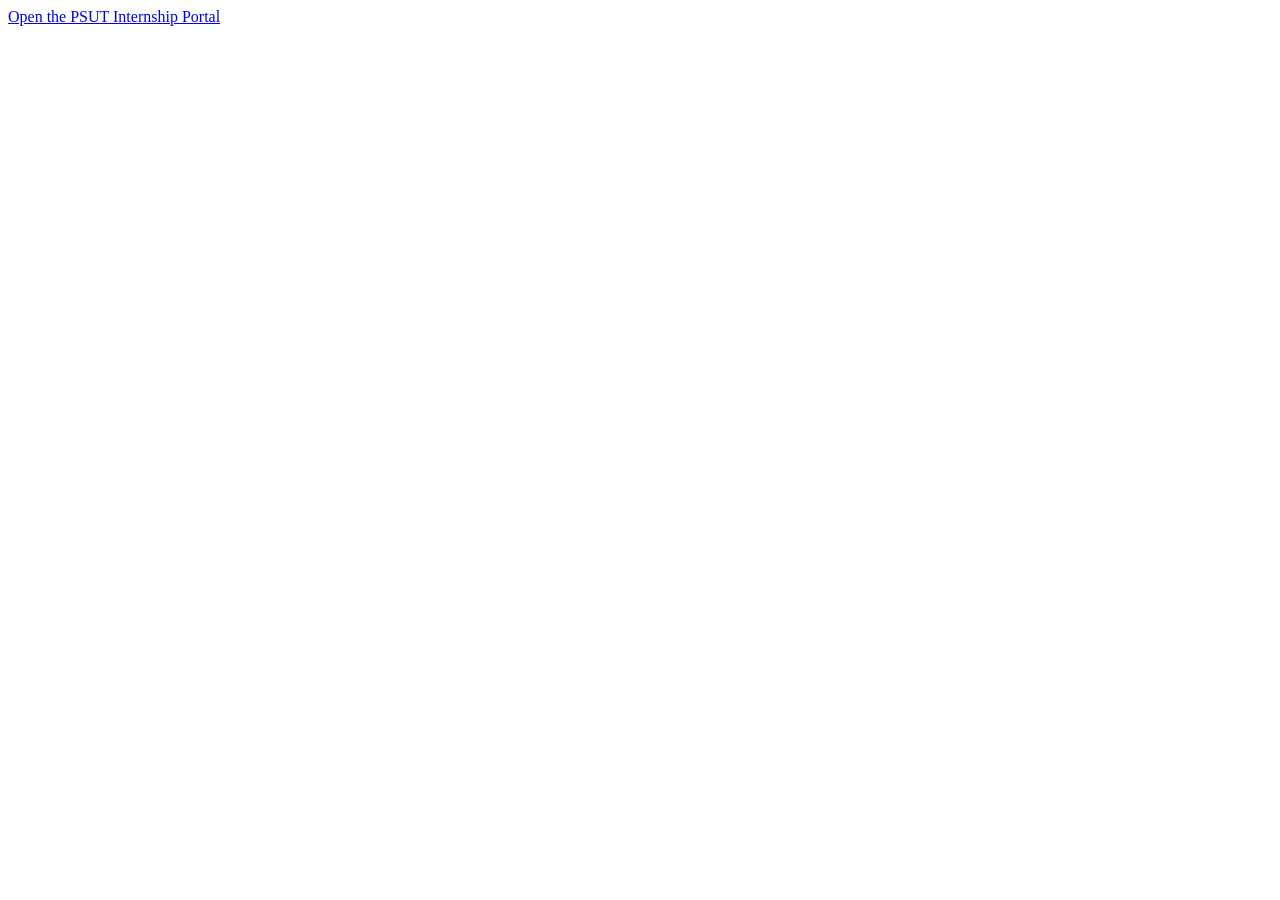
==== commit f38630d3: "add temp branch" ====
--- a/PSUTInternship/PSUTInternship/index.html
+++ b/PSUTInternship/PSUTInternship/index.html
@@ -1,82 +1 @@
-
-
-<!doctype html>
-<html lang="en">
-<head>
-<meta charset="utf-8">
-<meta name="viewport" content="width=device-width,initial-scale=1">
-<meta name="description" content="Discover your next chapter at Princess Sumaya University for Technology. Explore campus life, internship opportunities, and your PSUT workspace.">
-<title>PSUT · Your next chapter</title>
-<link rel="icon" href="Assets/psut-logo.jpg">
-<link rel="preload" href="Assets/manrope-variable.ttf" as="font" type="font/ttf" crossorigin>
-<link rel="stylesheet" href="Content/vendor/bootstrap.min.css">
-<link rel="stylesheet" href="Content/portal.css">
-<link rel="stylesheet" href="Content/campus-home.css?v=20261022">
-</head>
-<body class="campus-home" data-role="" data-page="">
-
-
-<a class="skip-link" href="#main-content">Skip to content</a>
-<header class="campus-header" id="top">
- <a href="#home" class="campus-brand" aria-label="PSUT Internship Portal home"><img src="Assets/psut-logo.jpg" alt="Princess Sumaya University for Technology"></a>
- <nav class="campus-nav d-none d-lg-flex" aria-label="Main navigation"><a href="#discover">Discover PSUT</a><a href="#where-next">Your workspace</a><a href="#opportunities">Opportunities</a><a href="#our-psut">Campus life</a></nav>
- <div class="header-actions"><a class="header-login" href="Login.aspx">Portal sign in <span aria-hidden="true">↗</span></a><button type="button" class="menu-toggle d-lg-none" data-bs-toggle="collapse" data-bs-target="#mobilePrimaryNav" aria-controls="mobilePrimaryNav" aria-expanded="false">Menu <span class="menu-lines" aria-hidden="true"></span></button></div>
- <div class="collapse mobile-primary" id="mobilePrimaryNav"><nav aria-label="Mobile navigation"><a href="#discover">Discover PSUT</a><a href="#where-next">Your workspace</a><a href="#opportunities">Opportunities</a><a href="#our-psut">Campus life</a><a href="#contact">Contact</a></nav></div>
-</header>
-<main id="main-content" tabindex="-1">
- <section class="campus-opening" id="home" aria-labelledby="home-title">
-  <div class="film-frame"><img class="film-poster" src="Assets/psut-rooftop.jpg" alt="PSUT campus in Al-Jubeiha, Amman" fetchpriority="high"><video id="introVideo" class="campus-film" autoplay muted loop playsinline preload="metadata" poster="/Assets/psut-rooftop.jpg" aria-label="A film of the Princess Sumaya University for Technology campus"><source src="Assets/psut-campus-loop.mp4" type="video/mp4"></video><div class="film-shade" aria-hidden="true"></div><button type="button" class="film-control" id="filmToggle" aria-label="Pause campus film"><span class="pause-symbol" aria-hidden="true">Ⅱ</span><span class="film-control-text">Pause film</span></button></div>
-  <div class="opening-copy page-frame"><h1 id="home-title" data-reveal>Your next chapter.</h1><div class="opening-description"><p data-reveal>Your internship at Princess Sumaya University for Technology. Find your opportunity and follow your next chapter.</p><a class="round-link" href="#opportunities" data-reveal>Find your opportunity <span aria-hidden="true">↗</span></a></div><a href="#discover" class="scroll-cue" aria-label="Scroll to discover PSUT"><span aria-hidden="true">↓</span></a></div>
- </section>
- <section class="discovery" id="discover" aria-labelledby="discover-title">
-  <div class="discovery-intro page-frame"><h2 id="discover-title" data-reveal>Ideas begin here.</h2><p data-reveal>At Princess Sumaya University for Technology, your next chapter starts in Amman. Take what you learn into the world.</p></div>
-  <figure class="campus-panorama"><img src="Assets/psut-aerial.jpg" alt="Palm trees, gardens, and the entrance road at the PSUT campus" loading="lazy"><figcaption><span>A campus full of possibility.</span><button type="button" class="light-link" onclick="watchCampus()">Watch the campus film <span aria-hidden="true">↗</span></button></figcaption></figure>
-  <div class="discovery-bottom page-frame"><p data-reveal>A university in the heart of Jordan.<br>A community looking ahead.</p><a href="https://www.psut.edu.jo/en" target="_blank" rel="noopener" class="light-link" data-reveal>Get to know PSUT <span aria-hidden="true">↗</span></a></div>
- </section>
- <section class="workspace-section page-frame" id="where-next" aria-labelledby="workspace-title">
-  <div class="section-heading"><div><h2 id="workspace-title" data-reveal>Find your place.</h2><p data-reveal>One internship journey. A whole team behind you.</p></div><span class="section-aside" data-reveal>Learning, connected.</span></div>
-  <div class="role-tabs" role="tablist" aria-label="Choose your workspace"><button type="button" id="role-tab-student" role="tab" aria-selected="true" aria-controls="role-student" tabindex="0" onclick="selectRole(0)">Students</button><button type="button" id="role-tab-company" role="tab" aria-selected="false" aria-controls="role-company" tabindex="-1" onclick="selectRole(1)">Companies</button><button type="button" id="role-tab-academic" role="tab" aria-selected="false" aria-controls="role-academic" tabindex="-1" onclick="selectRole(2)">Academic supervisors</button><button type="button" id="role-tab-admin" role="tab" aria-selected="false" aria-controls="role-admin" tabindex="-1" onclick="selectRole(3)">Coordinators</button></div>
-  <div class="role-panels">
-   <article class="role-panel" id="role-student" role="tabpanel" aria-labelledby="role-tab-student"><div class="role-photo"><img loading="lazy" src="Assets/psut-walkway.jpg" alt="The tree-lined path through PSUT campus"><span>Your future starts here.</span></div><div class="role-copy"><h3>Make your<br>next move.</h3><p>Discover a placement, put your skills to work, and follow your progress with guidance from your company and academic supervisors.</p><a href="Student/Dashboard.aspx" class="round-link">Student workspace <span aria-hidden="true">↗</span></a><a href="#opportunities" class="plain-link">Explore opportunities <span aria-hidden="true">→</span></a></div></article>
-   <article class="role-panel" id="role-company" role="tabpanel" aria-labelledby="role-tab-company" hidden><div class="role-photo"><img loading="lazy" src="Assets/psut-students.jpeg" alt="Students and staff gathered at PSUT"><span>Help talent take shape.</span></div><div class="role-copy"><h3>Guide the<br>next generation.</h3><p>Share internship opportunities, review applications, assign meaningful tasks, and give trainees feedback that helps them grow.</p><a href="Company/Dashboard.aspx" class="round-link">Company workspace <span aria-hidden="true">↗</span></a></div></article>
-   <article class="role-panel" id="role-academic" role="tabpanel" aria-labelledby="role-tab-academic" hidden><div class="role-photo"><img loading="lazy" src="Assets/psut-community.jpeg" alt="The PSUT community at a university event"><span>Keep learning moving.</span></div><div class="role-copy"><h3>Bring learning<br>into focus.</h3><p>Follow student submissions, review training hours, and connect academic learning with students’ placement experience.</p><a href="Academic/Dashboard.aspx" class="round-link">Academic workspace <span aria-hidden="true">↗</span></a></div></article>
-   <article class="role-panel" id="role-admin" role="tabpanel" aria-labelledby="role-tab-admin" hidden><div class="role-photo"><img loading="lazy" src="Assets/psut-rooftop.jpg" alt="PSUT buildings and campus from above"><span>Connect every part of the journey.</span></div><div class="role-copy"><h3>See the<br>whole picture.</h3><p>Connect students with their supervisors, coordinate portal access, and review internship completion in one shared process.</p><a href="Admin/Dashboard.aspx" class="round-link">Coordinator workspace <span aria-hidden="true">↗</span></a></div></article>
-  </div>
- </section>
- <section class="journey-section" aria-labelledby="journey-title">
-  <div class="section-heading page-frame"><div><h2 id="journey-title" data-reveal>Your journey, unfolding.</h2><p data-reveal>There is a clear next step, wherever you are.</p></div><div class="rail-controls"><button type="button" data-rail="journeyRail" data-direction="-1" aria-label="Previous journey cards">←</button><button type="button" data-rail="journeyRail" data-direction="1" aria-label="Next journey cards">→</button></div></div>
-  <div class="story-rail" id="journeyRail" data-drag-rail tabindex="0" role="region" aria-label="Internship journey cards. Drag or use arrow keys to explore.">
-   <a class="story-card" href="#opportunities"><div class="story-image"><img loading="lazy" src="Assets/psut-walkway.jpg" alt="A sunny path through the PSUT gardens"></div><div class="story-caption"><h3>Find your direction</h3><span aria-hidden="true">↗</span></div><p>Explore a placement that fits your skills.</p></a>
-   <a class="story-card" href="Student/MyApplications.aspx"><div class="story-image"><img loading="lazy" src="Assets/psut-welcome.jpeg" alt="New students coming together at PSUT"></div><div class="story-caption"><h3>Take the first step</h3><span aria-hidden="true">↗</span></div><p>Apply and follow your applications.</p></a>
-   <a class="story-card" href="Student/studenttaskes.aspx"><div class="story-image"><img loading="lazy" src="Assets/psut-students.jpeg" alt="A PSUT university gathering"></div><div class="story-caption"><h3>Learn by doing</h3><span aria-hidden="true">↗</span></div><p>Complete tasks with your supervisors.</p></a>
-   <a class="story-card" href="Student/StudentProgress.aspx"><div class="story-image"><img loading="lazy" src="Assets/psut-graduation.jpg" alt="The graduation ceremony at PSUT"></div><div class="story-caption"><h3>See how far you go</h3><span aria-hidden="true">↗</span></div><p>Track your hours, feedback, and progress.</p></a>
-   <a class="story-card" href="Student/StudentProfile.aspx"><div class="story-image"><img loading="lazy" src="Assets/psut-aerial.jpg" alt="Gardens at Princess Sumaya University for Technology"></div><div class="story-caption"><h3>Tell your story</h3><span aria-hidden="true">↗</span></div><p>Keep your profile ready for what comes next.</p></a>
-  </div><div class="rail-footer page-frame"><span>Drag to discover</span><div class="rail-progress" aria-hidden="true"><span data-progress="journeyRail"></span></div><span aria-hidden="true">↔</span></div>
- </section>
- <section class="opportunities-section page-frame" id="opportunities" aria-labelledby="opportunities-title"><div class="section-heading"><div><h2 id="opportunities-title" data-reveal>What comes next?</h2><p data-reveal>Find where your skills can take you.</p></div><a href="Student/Opportunities.aspx" class="round-link">Browse live opportunities <span aria-hidden="true">↗</span></a></div><div class="opportunity-intro row g-4 align-items-end"><div class="col-lg-6"><p>Explore these sample placements, then sign in to discover the opportunities available through your portal.</p></div><div class="col-lg-6"><form class="opportunity-search" id="opportunity-search" role="search" onsubmit="event.preventDefault();searchOpps()"><label class="visually-hidden" for="heroSearch">Search sample opportunities</label><input type="search" id="heroSearch" placeholder="Your next opportunity…" autocomplete="off"><button type="submit" aria-label="Search opportunities">→</button></form></div></div><div class="cards" id="publicCards" data-drag-rail tabindex="0" role="region" aria-label="Sample internship opportunities. Drag or use arrow keys."></div><div class="opportunity-status"><p id="searchStatus" role="status" aria-live="polite"></p><span>Sample placements · Sign in for live openings</span></div></section>
- <section class="facts-section" aria-labelledby="facts-title"><div class="section-heading page-frame"><div><h2 id="facts-title" data-reveal>Good things to know.</h2><p data-reveal>A few essentials for the road ahead.</p></div><div class="rail-controls"><button type="button" data-rail="internship-facts" data-direction="-1" aria-label="Previous internship facts">←</button><button type="button" data-rail="internship-facts" data-direction="1" aria-label="Next internship facts">→</button></div></div>
-  <div class="fact-deck experience-facts" id="internship-facts" data-drag-rail tabindex="0" role="region" aria-label="Internship fact cards. Drag or use arrow keys.">
-   <article class="fact-card mosaic-card sky"><span class="fact-mark" aria-hidden="true">4</span><div><h3>One connected team.</h3><p>Students, companies, academic supervisors, and coordinators. Everyone has a part in your progress.</p></div><a href="#where-next">Meet your workspace <span aria-hidden="true">↗</span></a></article>
-   <article class="fact-card mosaic-card photo-fact"><img loading="lazy" src="Assets/psut-walkway.jpg" alt="Greenery along the PSUT campus walkway"><div><h3>Stay curious.<br>Go further.</h3><p>Bring what you know.<br>Discover what you can do.</p></div><a href="#opportunities">Explore your next step <span aria-hidden="true">↗</span></a></article>
-   <article class="fact-card mosaic-card navy"><span class="fact-mark" aria-hidden="true">2</span><div><h3>Guidance that matters.</h3><p>A company supervisor and an academic supervisor help connect your work with your learning.</p></div><a href="#where-next">Find your support <span aria-hidden="true">↗</span></a></article>
-   <article class="fact-card mosaic-card pale"><span class="fact-mark" aria-hidden="true">1</span><div><h3>Your chosen placement.</h3><p>Follow your applications, choose an accepted offer, and focus on making the most of your experience.</p></div><a href="Student/MyApplications.aspx">Your applications <span aria-hidden="true">↗</span></a></article>
-   <article class="fact-card mosaic-card photo-fact"><img loading="lazy" src="Assets/psut-graduation.jpg" alt="PSUT graduation celebration"><div><h3>A chapter<br>worth building.</h3><p>Real tasks. Useful feedback.<br>Experience you take with you.</p></div><a href="Student/StudentProgress.aspx">Follow your progress <span aria-hidden="true">↗</span></a></article>
-  </div><p class="drag-note">A little drag. A new perspective. <span aria-hidden="true">↔</span></p>
- </section>
- <section class="life-section page-frame" id="our-psut" aria-labelledby="life-title"><div class="section-heading"><div><h2 id="life-title" data-reveal>This is our PSUT.</h2><p data-reveal>The places, the people, the possibilities.</p></div><a class="plain-link" href="https://www.psut.edu.jo/ar/media" target="_blank" rel="noopener">Explore the gallery <span aria-hidden="true">↗</span></a></div><button type="button" class="campus-cinema" onclick="watchCampus()" aria-label="Play the PSUT campus film"><img loading="lazy" src="Assets/psut-entrance.jpg" alt="The illuminated PSUT entrance and university buildings at night"><span class="cinema-play" aria-hidden="true">▶</span><span class="cinema-title">See yourself here.</span><span class="cinema-caption">Watch the PSUT campus film <span aria-hidden="true">↗</span></span></button><div class="life-grid"><a class="life-photo" href="https://www.psut.edu.jo/ar/media/get-photos/21" target="_blank" rel="noopener"><img loading="lazy" src="Assets/psut-community.jpeg" alt="PSUT students and staff at a welcome event"><span>A community to belong to. <span aria-hidden="true">↗</span></span></a><a class="life-photo" href="https://www.psut.edu.jo/ar/media/get-photos/5" target="_blank" rel="noopener"><img loading="lazy" src="Assets/psut-rooftop.jpg" alt="PSUT campus buildings with Amman beyond"><span>A new point of view. <span aria-hidden="true">↗</span></span></a></div></section>
- <section class="closing-section" aria-labelledby="closing-title"><img src="Assets/psut-aerial.jpg" alt="" aria-hidden="true" loading="lazy"><div class="closing-shade" aria-hidden="true"></div><div class="closing-content page-frame"><h2 id="closing-title" data-reveal>Your next<br>chapter awaits.</h2><div><p data-reveal>Your next chapter is waiting.<br>Start with your PSUT internship.</p><a class="round-link light" href="Login.aspx" data-reveal>Open your portal <span aria-hidden="true">↗</span></a></div></div></section>
-</main>
-<footer class="campus-footer" id="contact"><div class="footer-top page-frame"><div><h2>Your next chapter.<br>Made at PSUT.</h2><a href="https://www.psut.edu.jo/en" target="_blank" rel="noopener">Princess Sumaya University for Technology <span aria-hidden="true">↗</span></a></div><div><h3>Let’s connect.</h3><a href="mailto:info@psut.edu.jo">info@psut.edu.jo</a><a href="tel:+96265359949">+962 6 535 9949</a><p>Khalil Saket Street, Al-Jubeiha<br>Amman, Jordan</p></div><div><h3>Your next step.</h3><a href="#opportunities">Explore opportunities</a><a href="#where-next">Choose your workspace</a><a href="Login.aspx">Sign in to the portal</a><a href="#our-psut">Life at PSUT</a></div></div><div class="footer-signature page-frame"><span class="footer-psut" aria-hidden="true">PSUT</span><div>جامعة الأميرة سمية للتكنولوجيا<br>Learning with purpose.<br>Experience for what comes next.</div></div><div class="footer-bottom page-frame"><span>© 2026 PSUT Internship Portal · Academic project</span><a href="https://www.psut.edu.jo/ar/media" target="_blank" rel="noopener">Photography: PSUT Media Gallery</a><a href="#home">Back to top ↑</a></div></footer>
-
-
-
-<div class="psut-modal" id="login"><div class="modalbox"><div class="modalhead"><h2>PSUT Internship Portal</h2><button class="close" aria-label="Close" onclick="closeModal('login')">×</button></div><p>The portal sign-in will be added in the next phase. This version includes the full public homepage only.</p></div></div>
-<div class="psut-modal" id="detail"><div class="modalbox" id="detailContent"></div></div><div class="psut-modal" id="action"><div class="modalbox" id="actionContent"></div></div><div class="toast" id="toast" role="status" aria-live="polite"></div>
-<script>window.PSUT={root:'./',role:'student',page:'Overview'};</script>
-<script src="Scripts/vendor/bootstrap.bundle.min.js"></script>
-<script src="Scripts/portal.js"></script>
-<script src="Scripts/wellington.js"></script>
-<script src="Scripts/interactions.js"></script>
-<script src="Scripts/campus-home.js?v=20261022"></script>
-</body>
-</html>
+<!doctype html><html lang="en"><head><meta charset="utf-8"><meta http-equiv="refresh" content="0;url=Default.aspx"><title>PSUT Internship Portal</title></head><body><a href="Default.aspx">Open the PSUT Internship Portal</a></body></html>
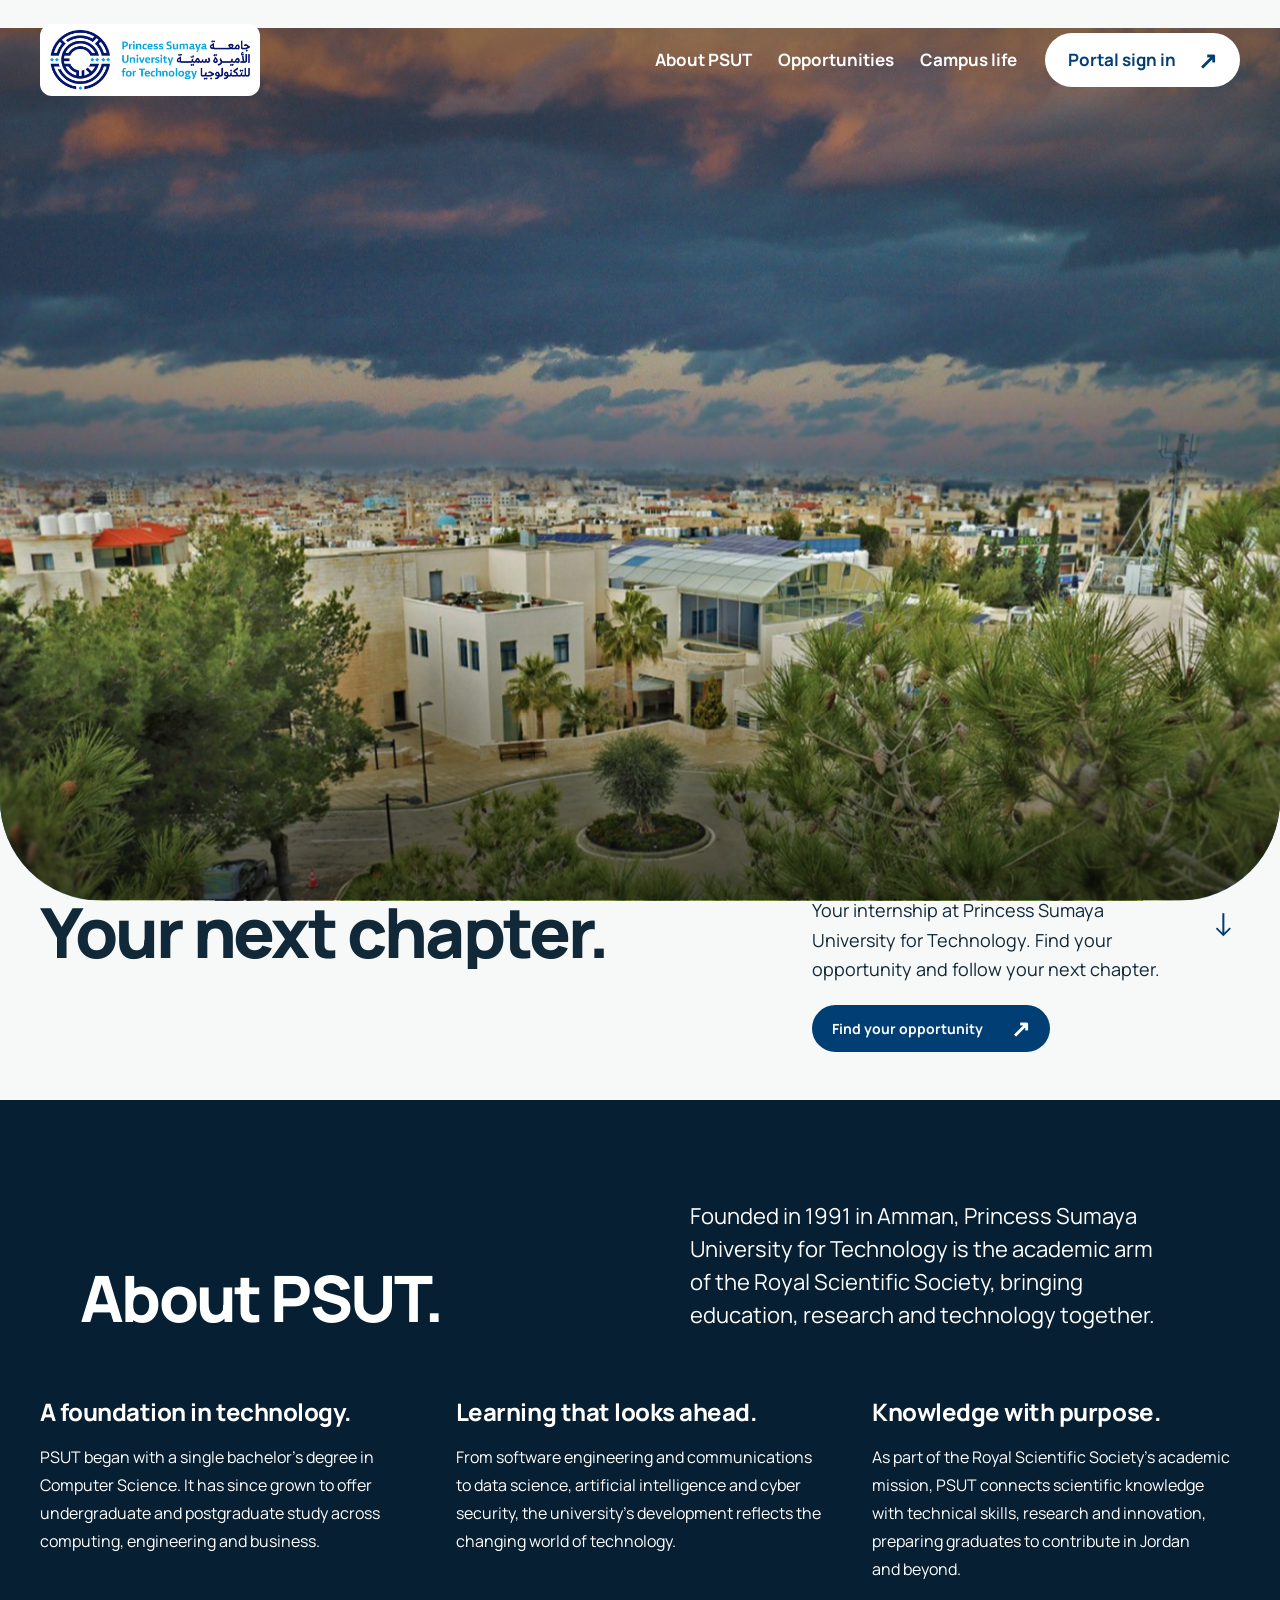
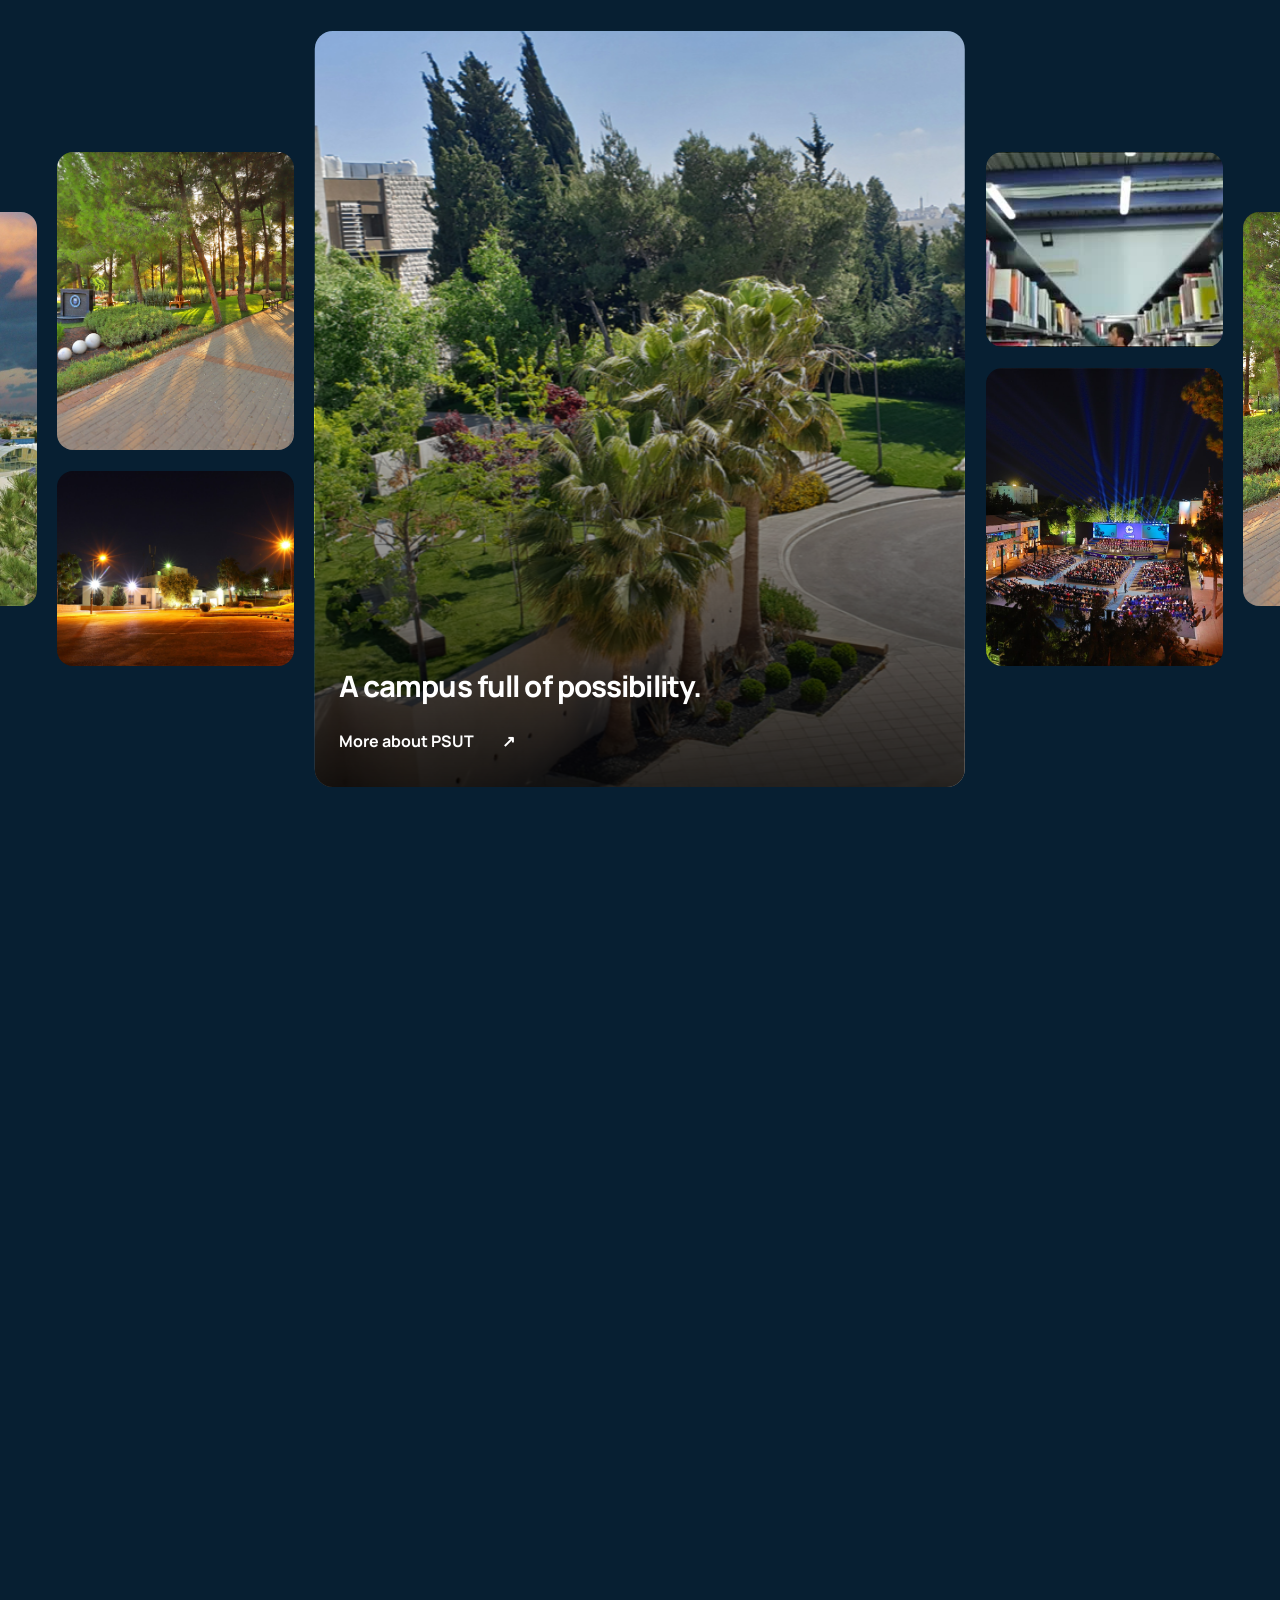
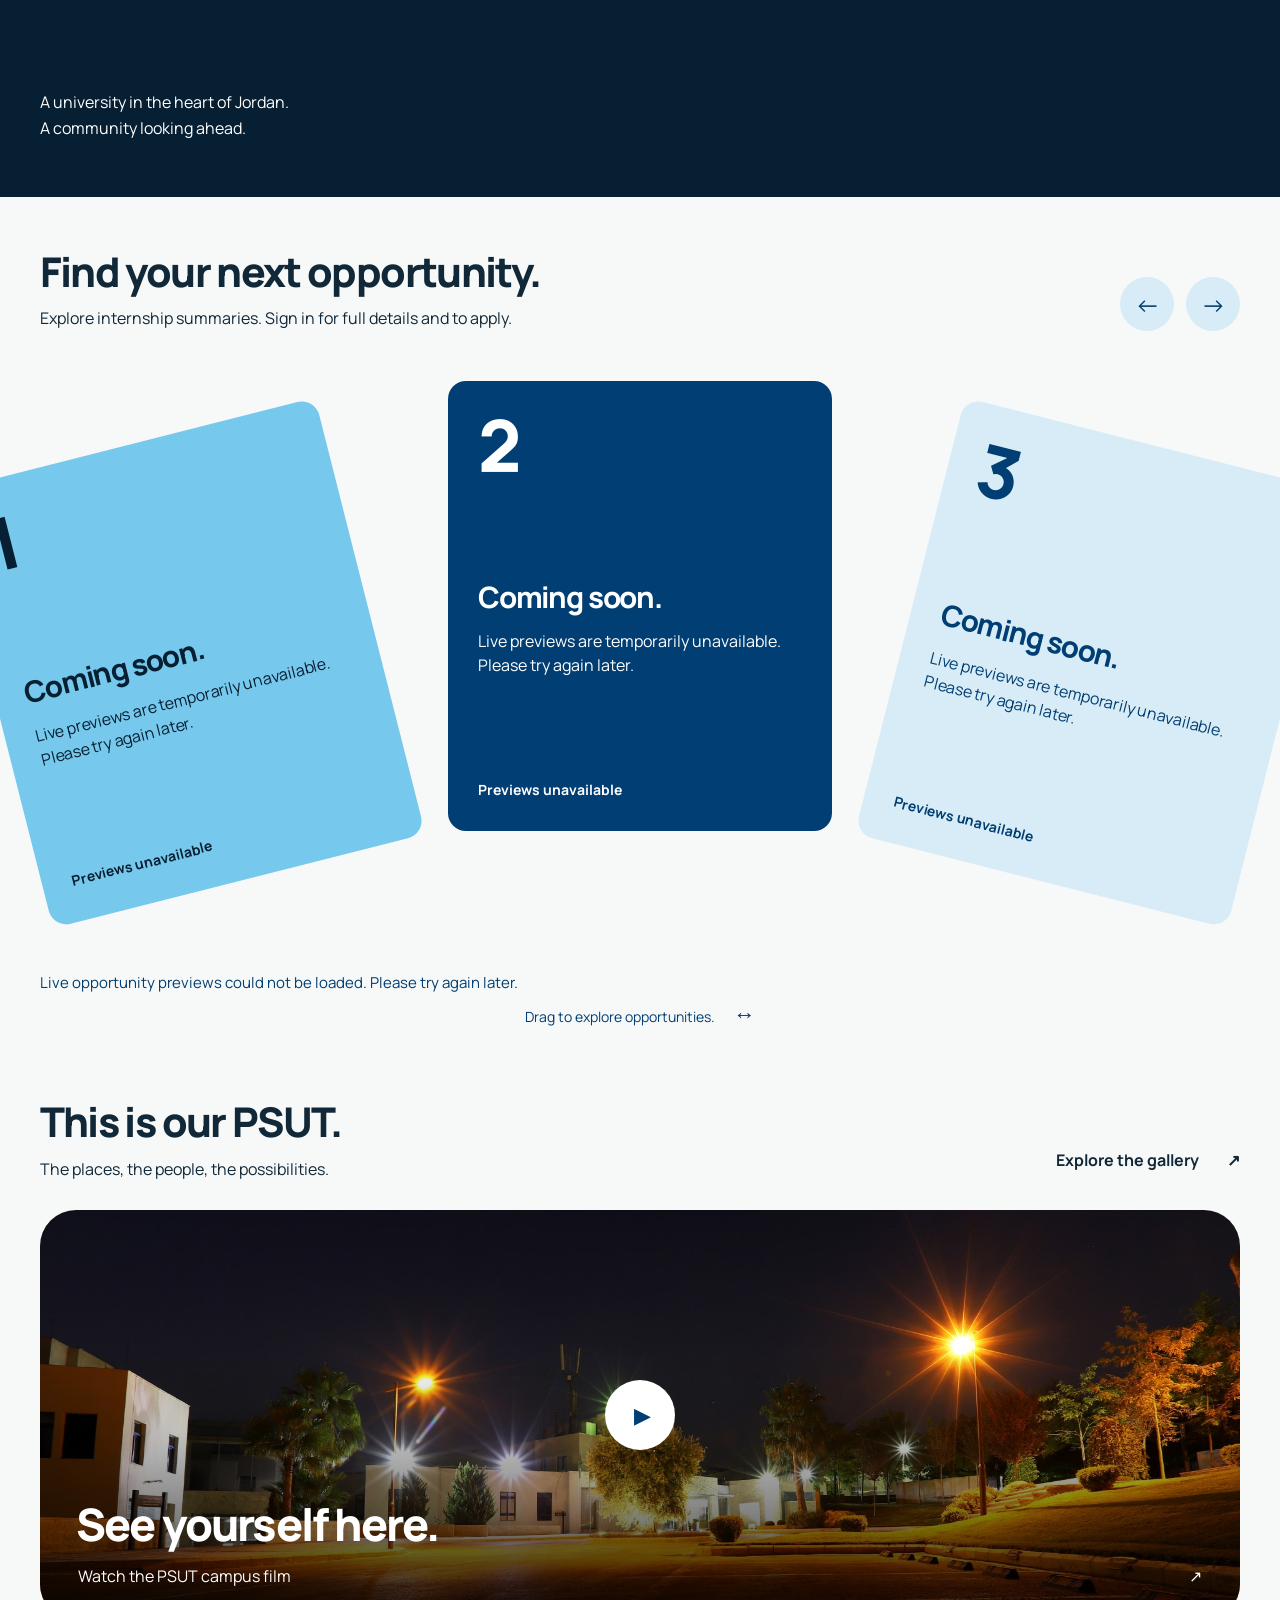
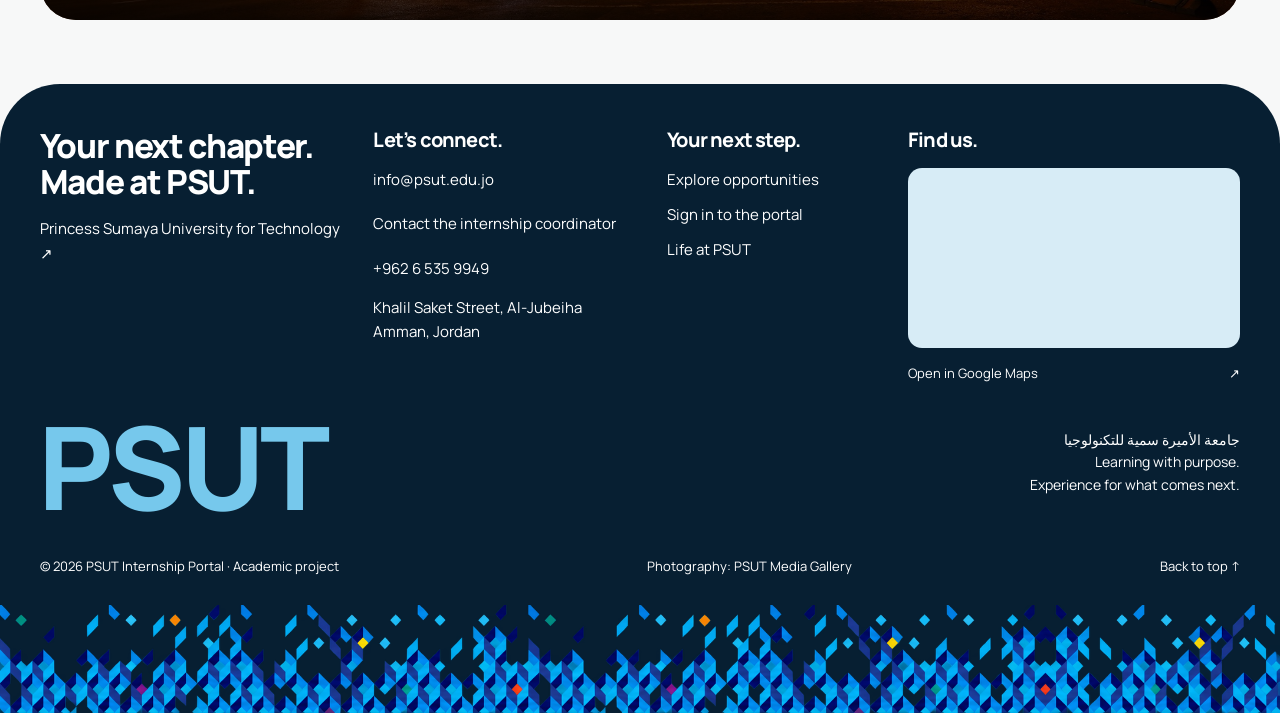
==== commit e6ec91c4: "Add temp4" ====
--- a/PSUTInternship/PSUTInternship/index.html
+++ b/PSUTInternship/PSUTInternship/index.html
@@ -1 +1,142 @@
-<!doctype html><html lang="en"><head><meta charset="utf-8"><meta http-equiv="refresh" content="0;url=Default.aspx"><title>PSUT Internship Portal</title></head><body><a href="Default.aspx">Open the PSUT Internship Portal</a></body></html>
+
+<!doctype html>
+<html lang="en">
+<head>
+<meta charset="utf-8">
+<meta name="viewport" content="width=device-width,initial-scale=1">
+<meta name="description" content="Discover your next chapter at Princess Sumaya University for Technology. Explore campus life, internship opportunities, and your PSUT workspace.">
+<title>PSUT · Your next chapter</title>
+<link rel="icon" type="image/png" href="Assets/psut-emblem.png">
+<link rel="preload" href="Assets/manrope-variable.ttf" as="font" type="font/ttf" crossorigin>
+<link rel="stylesheet" href="Content/vendor/bootstrap.min.css">
+<link rel="stylesheet" href="Content/portal.css">
+<link rel="stylesheet" href="Content/campus-home.css?v=20261023-loop24">
+</head>
+<body class="campus-home" data-role="" data-page="">
+<form id="PublicForm">
+
+
+
+    <a ID="HomeLink1" class="skip-link" href="#main-content">Skip to content</a>
+    <header class="campus-header" id="top">
+        <a ID="HomeLink2" href="#home" class="campus-brand" aria-label="PSUT Internship Portal home">
+            <img ID="HomeImage1" src="Assets/psut-logo-bilingual.png" alt="Princess Sumaya University for Technology"></a>
+        <nav class="campus-nav d-none d-lg-flex" aria-label="Main navigation"><a ID="HomeLink3" href="#discover">About PSUT</a><a ID="HomeLink4" href="#opportunities">Opportunities</a><a ID="HomeLink5" href="#our-psut">Campus life</a></nav>
+        <div class="header-actions"><a ID="HomeLink6" class="header-login" href="Login.aspx">Portal sign in <span aria-hidden="true">↗</span></a>
+            <button ID="HomeButton1" type="button" class="menu-toggle d-lg-none" data-bs-toggle="collapse" data-bs-target="#mobilePrimaryNav" aria-controls="mobilePrimaryNav" aria-expanded="false">Menu <span class="menu-lines" aria-hidden="true"></span></button>
+        </div>
+        <div class="collapse mobile-primary" id="mobilePrimaryNav">
+            <nav aria-label="Mobile navigation"><a ID="HomeLink7" href="#discover">About PSUT</a><a ID="HomeLink8" href="#opportunities">Opportunities</a><a ID="HomeLink9" href="#our-psut">Campus life</a><a ID="HomeLink10" href="#contact">Contact</a></nav>
+        </div>
+    </header>
+    <main id="main-content" tabindex="-1">
+        <section class="campus-opening" id="home" aria-labelledby="HomeTitle">
+            <div class="film-frame">
+                <img ID="HomeImage2" class="film-poster" src="Assets/psut-rooftop.jpg" alt="PSUT campus in Al-Jubeiha, Amman" fetchpriority="high"><video id="introVideo" class="campus-film" autoplay muted loop playsinline preload="metadata" poster="/Assets/psut-rooftop.jpg" aria-label="A film of the Princess Sumaya University for Technology campus">
+                    <source src="Assets/psut-campus-loop.mp4" type="video/mp4"></video>
+                <div class="film-shade" aria-hidden="true"></div>
+            </div>
+            <div class="opening-copy page-frame">
+                <h1 id="HomeTitle" data-reveal="">Your next chapter.</h1>
+                <div class="opening-description">
+                    <p ID="HomeHeading2" data-reveal="">Your internship at Princess Sumaya University for Technology. Find your opportunity and follow your next chapter.</p>
+                    <a ID="HomeLink11" class="round-link" href="#opportunities" data-reveal="">Find your opportunity <span aria-hidden="true">↗</span></a></div>
+                <a ID="HomeLink12" href="#discover" class="scroll-cue" aria-label="Scroll to About PSUT"><span aria-hidden="true">↓</span></a></div>
+        </section>
+        <section class="discovery" id="discover" aria-labelledby="DiscoverTitle">
+            <div class="discovery-intro page-frame">
+                <h2 id="DiscoverTitle" data-reveal="">About PSUT.</h2>
+                <p ID="HomeHeading4" data-reveal="">Founded in 1991 in Amman, Princess Sumaya University for Technology is the academic arm of the Royal Scientific Society, bringing education, research and technology together.</p>
+            </div>
+            <div class="about-psut-details page-frame">
+                <div data-reveal="">
+                    <h3>A foundation in technology.</h3>
+                    <p>PSUT began with a single bachelor’s degree in Computer Science. It has since grown to offer undergraduate and postgraduate study across computing, engineering and business.</p>
+                </div>
+                <div data-reveal="">
+                    <h3>Learning that looks ahead.</h3>
+                    <p>From software engineering and communications to data science, artificial intelligence and cyber security, the university’s development reflects the changing world of technology.</p>
+                </div>
+                <div data-reveal="">
+                    <h3>Knowledge with purpose.</h3>
+                    <p>As part of the Royal Scientific Society’s academic mission, PSUT connects scientific knowledge with technical skills, research and innovation, preparing graduates to contribute in Jordan and beyond.</p>
+                </div>
+            </div>
+            <div class="discovery-gallery" aria-label="Life at PSUT in photographs">
+                <div class="discovery-gallery-stage">
+                    <div class="discovery-photo-column gallery-outer gallery-left"><img ID="HomeImage3" src="Assets/psut-rooftop.jpg" alt="PSUT rooftops overlooking Amman" loading="lazy"></div>
+                    <div class="discovery-photo-column gallery-inner gallery-left"><img ID="HomeImage4" src="Assets/psut-walkway.jpg" alt="Sunlight through the trees along the campus walkway" loading="lazy"><img ID="HomeImage5" src="Assets/psut-entrance.jpg" alt="The campus entrance illuminated at night" loading="lazy"></div>
+            <figure class="campus-panorama">
+                <img ID="HomeImage6" src="Assets/psut-aerial.jpg" alt="Palm trees, gardens, and the entrance road at the PSUT campus" loading="lazy"><figcaption><span>A campus full of possibility.</span>
+                    <a ID="AboutPanoramaLink" href="https://www.psut.edu.jo/en/about-psut2" target="_blank" rel="noopener" class="light-link">More about PSUT <span aria-hidden="true">↗</span></a></figcaption></figure>
+                    <div class="discovery-photo-column gallery-inner gallery-right"><img ID="HomeImage7" src="Assets/learning.jpg" alt="Bookshelves in the university library" loading="lazy"><img ID="HomeImage8" src="Assets/psut-graduation.jpg" alt="Graduation celebrations in the PSUT courtyard" loading="lazy"></div>
+                    <div class="discovery-photo-column gallery-outer gallery-right"><img ID="HomeImage9" src="Assets/psut-walkway.jpg" alt="Green gardens and benches on campus" loading="lazy"></div>
+                </div>
+            </div>
+            <div class="discovery-bottom page-frame">
+                <p ID="HomeHeading5" data-reveal="">A university in the heart of Jordan.<br>
+                    A community looking ahead.</p></div>
+        </section>
+        <section class="facts-section opportunity-deck-section" id="opportunities" aria-labelledby="OpportunitiesTitle">
+            <div class="section-heading page-frame">
+                <div><h2 id="OpportunitiesTitle" data-reveal="">Find your next opportunity.</h2><p ID="HomeHeading7" data-reveal="">Explore internship summaries. Sign in for full details and to apply.</p></div>
+                <div class="rail-controls">
+                    <button ID="HomeButton3" type="button" data-rail="publicCards" data-direction="-1" aria-label="Previous opportunities">←</button>
+                    <button ID="HomeButton4" type="button" data-rail="publicCards" data-direction="1" aria-label="Next opportunities">→</button>
+                </div>
+            </div>
+            <div class="fact-deck experience-facts" id="publicCards" data-drag-rail tabindex="0" role="region" aria-label="Six internship opportunity previews. Drag or use arrow keys." aria-busy="true"></div>
+            <p class="page-frame opportunity-deck-status" id="searchStatus" role="status" aria-live="polite"></p>
+            <p ID="HomeHeading9" class="drag-note">Drag to explore opportunities. <span aria-hidden="true">↔</span></p>
+        </section>
+        <section class="life-section page-frame" id="our-psut" aria-labelledby="LifeTitle">
+            <div class="section-heading">
+                <div>
+                    <h2 id="LifeTitle" data-reveal="">This is our PSUT.</h2>
+                    <p ID="HomeHeading11" data-reveal="">The places, the people, the possibilities.</p>
+                </div>
+                <a ID="HomeLink14" class="plain-link" href="https://www.psut.edu.jo/ar/media" target="_blank" rel="noopener">Explore the gallery <span aria-hidden="true">↗</span></a></div>
+            <button ID="HomeButton5" type="button" class="campus-cinema" onclick="watchCampus()" aria-label="Play the PSUT campus film">
+                <img ID="HomeImage10" loading="lazy" src="Assets/psut-entrance.jpg" alt="The illuminated PSUT entrance and university buildings at night"><span class="cinema-play" aria-hidden="true">▶</span><span class="cinema-title">See yourself here.</span><span class="cinema-caption">Watch the PSUT campus film <span aria-hidden="true">↗</span></span></button>
+        </section>
+    </main>
+    <footer class="campus-footer" id="contact">
+        <div class="footer-top page-frame">
+            <div>
+                <h2 ID="HomeHeading14">Your next chapter.<br>
+                    Made at PSUT.</h2>
+                <a ID="HomeLink18" href="https://www.psut.edu.jo/en" target="_blank" rel="noopener">Princess Sumaya University for Technology <span aria-hidden="true">↗</span></a></div>
+            <div>
+                <h3 ID="HomeHeading15">Let’s connect.</h3>
+                <a ID="HomeLink19" href="mailto:info@psut.edu.jo">info@psut.edu.jo</a>
+                <button ID="HomeButton6" class="plain-link" type="button" onclick="showContact()">Contact the internship coordinator</button><a ID="HomeLink20" href="tel:+96265359949">+962 6 535 9949</a><p ID="HomeHeading16">Khalil Saket Street, Al-Jubeiha<br>
+                    Amman, Jordan</p>
+            </div>
+            <div>
+                <h3 ID="HomeHeading17">Your next step.</h3>
+                <a ID="HomeLink21" href="#opportunities">Explore opportunities</a><a ID="HomeLink22" href="Login.aspx">Sign in to the portal</a><a ID="HomeLink23" href="#our-psut">Life at PSUT</a></div>
+            <div class="footer-map">
+                <h3>Find us.</h3>
+                <iframe title="Map of Princess Sumaya University for Technology, Amman" src="https://www.google.com/maps?q=Princess%20Sumaya%20University%20for%20Technology%20Khalil%20Al-Saket%20St%2C%20Amman%2C%20Jordan&amp;output=embed" loading="lazy" referrerpolicy="no-referrer-when-downgrade" allowfullscreen></iframe>
+                <a href="https://www.google.com/maps/search/?api=1&amp;query=Princess%20Sumaya%20University%20for%20Technology%20Khalil%20Al-Saket%20St%2C%20Amman%2C%20Jordan" target="_blank" rel="noopener noreferrer">Open in Google Maps <span aria-hidden="true">↗</span></a>
+            </div>
+        </div>
+        <div class="footer-signature page-frame"><span class="footer-psut" aria-hidden="true">PSUT</span><div>جامعة الأميرة سمية للتكنولوجيا<br>
+            Learning with purpose.<br>
+            Experience for what comes next.</div>
+        </div>
+        <div class="footer-bottom page-frame"><span>© 2026 PSUT Internship Portal · Academic project</span><a ID="HomeLink24" href="https://www.psut.edu.jo/ar/media" target="_blank" rel="noopener">Photography: PSUT Media Gallery</a><a ID="HomeLink25" href="#home">Back to top ↑</a></div>
+        <img class="footer-mosaic" src="Assets/psut-footer-mosaic.png" alt="" aria-hidden="true" loading="lazy" width="1893" height="160">
+    </footer>
+
+
+</form>
+<div class="psut-modal" id="detail"><div class="modalbox" id="detailContent"></div></div><div class="psut-modal" id="action"><div class="modalbox" id="actionContent"></div></div><div class="toast" id="toast" role="status" aria-live="polite"></div>
+<script>window.PSUT={root:'./',role:'student',page:'Overview'};</script>
+<script src="Scripts/vendor/bootstrap.bundle.min.js"></script>
+<script src="Scripts/portal.js?v=20261023-opportunities13"></script>
+<script src="Scripts/wellington.js"></script>
+<script src="Scripts/interactions.js?v=20261023-loop24"></script>
+<script src="Scripts/campus-home.js?v=20261023-opportunities13"></script>
+</body>
+</html>
--- a/PSUTInternship/PSUTInternship/Content/portal.css
+++ b/PSUTInternship/PSUTInternship/Content/portal.css
@@ -0,0 +1,7 @@
+
+:root{--navy:#102a43;--blue:#1463a5;--cyan:#37b8c6;--ink:#182b3d;--muted:#687b8d;--line:#e1e8ef;--bg:#f5f8fb;--white:#fff;--green:#16845b;--amber:#b97909;--red:#bd4450}*{box-sizing:border-box}body{margin:0;font:15px/1.5 Manrope,Arial,sans-serif;color:var(--ink);background:var(--bg)}button,input,select,textarea{font:inherit}button{cursor:pointer}.top{height:72px;background:white;border-bottom:1px solid var(--line);display:flex;align-items:center;justify-content:space-between;padding:0 max(calc((100% - 1200px)/2),5%);position:sticky;top:0;z-index:5}.brand{display:flex;gap:12px;align-items:center;font-weight:800;color:var(--navy)}.seal{width:38px;height:38px;border-radius:12px;background:linear-gradient(135deg,#0c3860,#1c89a4);color:white;display:grid;place-items:center;font-size:13px;letter-spacing:-1px}.brand small{display:block;color:#7b8b99;font-size:10px;letter-spacing:.11em;text-transform:uppercase}.nav{display:flex;gap:28px;color:#51677b}.nav a{color:inherit;text-decoration:none}.btn{border:0;border-radius:9px;padding:11px 17px;font-weight:700;background:var(--blue);color:white}.btn.outline{background:white;border:1px solid var(--line);color:var(--navy)}.btn.teal{background:var(--cyan);color:#073945}.container{max-width:1160px;margin:auto;padding:0 24px}.hero{background:radial-gradient(ellipse at 80% 30%,#1f718f 0,#154d70 27%,#102a43 70%);color:white;padding:76px 0 68px;overflow:hidden}.hero-inner{max-width:1160px;margin:auto;padding:0 24px;display:grid;grid-template-columns:1.2fr .8fr;align-items:center;gap:55px}.eyebrow{font-weight:800;letter-spacing:.13em;text-transform:uppercase;color:#70d7dc;font-size:12px}.hero h1{font-size:52px;line-height:1.08;letter-spacing:-.04em;margin:15px 0 18px;max-width:650px}.hero p{max-width:600px;color:#d4e3ec;font-size:17px}.searchbox{background:white;border-radius:14px;padding:12px;display:flex;gap:10px;margin-top:28px;max-width:650px}.searchbox input{border:0;outline:0;flex:1;padding:10px;color:#233}.hero-art{min-height:285px;border:1px solid #6bb8cc55;background:linear-gradient(145deg,#ffffff12,#ffffff05);border-radius:20px;padding:24px;position:relative}.mini-card{background:#fff;color:var(--ink);border-radius:13px;padding:17px;box-shadow:0 16px 45px #001a2a55;position:absolute;width:240px}.mini-card.one{top:28px;left:24px}.mini-card.two{right:22px;bottom:22px}.tag{font-size:11px;border-radius:30px;padding:5px 9px;background:#e7f5f6;color:#087b84;font-weight:700}.company{font-size:12px;color:var(--muted);margin-top:5px}.statrow{display:flex;gap:14px;margin-top:14px}.stat{flex:1;background:#f1f6fa;padding:8px;border-radius:9px;font-size:12px}.stat b{display:block;font-size:16px}.section{padding:58px 0}.heading{display:flex;justify-content:space-between;align-items:end;margin-bottom:23px}.heading h2{font-size:29px;letter-spacing:-.03em;margin:4px 0}.muted{color:var(--muted)}.cards{display:grid;grid-template-columns:repeat(3,1fr);gap:16px}.card{background:white;border:1px solid var(--line);border-radius:14px;padding:20px}.card h3{margin:11px 0 3px}.card .meta{color:var(--muted);font-size:13px}.card .foot{border-top:1px solid var(--line);margin-top:18px;padding-top:14px;display:flex;justify-content:space-between;align-items:center}.steps{display:grid;grid-template-columns:repeat(4,1fr);gap:16px}.step{padding:20px;border-top:3px solid var(--cyan);background:white;border-radius:0 0 12px 12px}.num{font-size:12px;color:var(--blue);font-weight:800;letter-spacing:.1em}.section.tint{background:#edf3f7}.about{display:grid;grid-template-columns:1fr 1fr;gap:36px;align-items:center}.video{height:260px;border-radius:18px;background:linear-gradient(135deg,#0f3454,#1c788a);display:grid;place-items:center;color:white}.play{height:60px;width:60px;border-radius:50%;background:#fff3;display:grid;place-items:center;font-size:24px}.footer{background:#102a43;color:#c8d7e2;padding:40px 0}.footer .brand{color:white}.app{display:none;min-height:calc(100vh - 72px)}.app.active{display:block}.dash{display:grid;grid-template-columns:240px 1fr;min-height:calc(100vh - 72px)}.side{background:#102a43;color:#d4e1eb;padding:24px 14px}.side h4{padding:0 14px;color:#829aaa;font-size:11px;letter-spacing:.12em;text-transform:uppercase}.side button{width:100%;border:0;background:none;color:inherit;text-align:left;padding:11px 14px;border-radius:8px;margin:2px 0}.side button:hover,.side button.sel{background:#ffffff18;color:white}.main{padding:32px;max-width:1200px;width:100%;margin:auto}.titlebar{display:flex;justify-content:space-between;align-items:start;margin-bottom:25px}.titlebar h1{margin:0;font-size:29px}.metrics{display:grid;grid-template-columns:repeat(4,1fr);gap:14px;margin-bottom:22px}.metric{background:white;border:1px solid var(--line);border-radius:12px;padding:17px}.metric b{font-size:26px;display:block}.metric span{color:var(--muted);font-size:13px}.panel{background:white;border:1px solid var(--line);border-radius:13px;padding:20px;margin-bottom:18px}.panel h3{margin:0 0 15px}.table{width:100%;border-collapse:collapse}.table th,.table td{text-align:left;padding:13px 9px;border-bottom:1px solid #edf1f4;font-size:13px}.table th{color:#76899a;font-size:11px;text-transform:uppercase;letter-spacing:.08em}.pill{font-size:11px;font-weight:800;padding:5px 9px;background:#e9f5ef;color:var(--green);border-radius:30px;white-space:nowrap}.pill.warn{background:#fff3dd;color:var(--amber)}.pill.blue{background:#e8f1fa;color:#26669b}.pill.red{background:#fdeced;color:var(--red)}.bar{height:7px;border-radius:9px;background:#eaf0f4;overflow:hidden}.bar i{display:block;height:100%;background:var(--cyan);border-radius:9px}.tabs{display:flex;gap:8px;border-bottom:1px solid var(--line);margin-bottom:18px}.tabs button{border:0;background:none;padding:10px 12px;color:#61788a}.tabs button.sel{color:var(--blue);border-bottom:2px solid var(--blue);font-weight:700}.row{display:flex;gap:12px;align-items:center}.avatar{width:36px;height:36px;border-radius:50%;background:#d9edf0;display:grid;place-items:center;font-weight:800;color:#18707b}.form{display:grid;grid-template-columns:1fr 1fr;gap:14px}.field label{display:block;font-size:12px;font-weight:700;margin-bottom:6px}.field input,.field select,.field textarea{width:100%;border:1px solid var(--line);border-radius:8px;padding:11px;background:white}.field textarea{min-height:100px}.span2{grid-column:1/-1}.psut-modal{position:fixed;inset:0;background:#102a4370;display:none;place-items:center;z-index:20;padding:20px}.psut-modal.show{display:grid}.modalbox{background:white;padding:25px;border-radius:16px;width:min(520px,100%);max-height:90vh;overflow:auto}.modalhead{display:flex;justify-content:space-between;align-items:center}.close{border:0;background:none;font-size:22px}.toast{position:fixed;bottom:20px;right:20px;background:#123b46;color:white;padding:13px 18px;border-radius:10px;display:none;z-index:30}.toast.show{display:block}.callout{background:#edf7fa;border-left:3px solid var(--cyan);padding:14px 16px;border-radius:7px;color:#31566a;font-size:13px;margin:12px 0}.hidden{display:none!important}.filterrow{display:flex;gap:10px;margin:14px 0}.filterrow input,.filterrow select{padding:10px;border:1px solid var(--line);border-radius:8px;background:white}.filterrow input{flex:1}.two{display:grid;grid-template-columns:1.5fr 1fr;gap:17px}.timeline{border-left:2px solid #d8e8ef;padding-left:17px;margin-left:8px}.event{position:relative;margin:0 0 20px}.event:before{content:'';position:absolute;width:9px;height:9px;border-radius:50%;background:var(--cyan);left:-22.5px;top:6px}.small{font-size:12px}.notice{background:#fff7e8;color:#87610b;padding:12px 14px;border-radius:9px;font-size:13px}.role-select{padding:9px;border:1px solid var(--line);border-radius:8px;color:#324}.publiconly{display:block}.signed{display:none}.logged .publiconly{display:none}.logged .signed{display:flex}.logged .nav{display:none}@media(max-width:850px){.hero-inner{grid-template-columns:1fr}.hero-art{display:none}.hero h1{font-size:42px}.cards{grid-template-columns:1fr 1fr}.steps{grid-template-columns:1fr 1fr}.dash{grid-template-columns:1fr}.side{display:flex;overflow:auto;padding:8px}.side h4{display:none}.side button{white-space:nowrap;width:auto}.metrics{grid-template-columns:1fr 1fr}.main{padding:20px}.about{grid-template-columns:1fr}}@media(max-width:560px){.nav{display:none}.cards,.steps,.metrics{grid-template-columns:1fr}.searchbox{flex-direction:column}.table{min-width:650px}.panel:has(.table){overflow:auto}.form{grid-template-columns:1fr}.span2{grid-column:auto}.titlebar{gap:12px;flex-direction:column}.hero h1{font-size:36px}}
+
+/* Bootstrap components retain the PSUT visual system. */
+a{color:var(--blue)}.app.active{display:grid}.portal-top{padding:16px 4%;background:#fff;display:flex;align-items:center;justify-content:space-between;border-bottom:1px solid var(--line)}.portal-top .brand img{width:55px}.portal-top a{text-decoration:none}.side a{display:block;padding:12px 14px;color:var(--ink);text-decoration:none;border-radius:8px;margin:3px 0}.side a.sel{background:#e5f1fa;color:#1463a5;font-weight:800}.table-responsive{width:100%}.row{margin-left:0;margin-right:0}.card{display:block}.psut-modal{position:fixed;inset:0;z-index:300;background:#09243cb8;display:none;align-items:center;justify-content:center;padding:24px}.psut-modal.show{display:flex}.modalbox{max-height:90vh;overflow:auto}.demo-banner{padding:8px 4%;background:#e8f3fa;color:#173e5f;font-size:12px}.portal-mobile{display:none}.portal-extras{display:flex;gap:8px;flex-wrap:wrap}.page-enter{animation:pageIn .45s ease both}@keyframes pageIn{from{opacity:0;transform:translateY(12px)}to{opacity:1;transform:none}}.form-control,.form-select{border:1px solid var(--line)}button:focus-visible,a:focus-visible,summary:focus-visible{outline:3px solid #39a9df;outline-offset:4px}.psut-modal input,.psut-modal textarea,.psut-modal select{max-width:100%}@media(max-width:850px){.app.active{display:block}.side{display:none}.side.offcanvas.show{display:block;width:290px;background:#fff;padding:28px}.portal-mobile{display:block}.main{padding:24px 16px}.titlebar{flex-wrap:wrap;gap:18px}.portal-top .brand small{display:none}.psut-modal{padding:12px}}@media(prefers-reduced-motion:reduce){*,*:before,*:after{animation:none!important;transition:none!important;scroll-behavior:auto!important}}
+
+.opportunity-thumbnail{width:100%;height:180px;object-fit:cover;margin-bottom:18px;border-radius:8px}.form-label{width:100%}.well-home .row{display:block}
--- a/PSUTInternship/PSUTInternship/Content/campus-home.css
+++ b/PSUTInternship/PSUTInternship/Content/campus-home.css
@@ -0,0 +1,246 @@
+@font-face{font-family:Manrope;src:url('../Assets/manrope-variable.ttf') format('truetype');font-weight:200 800;font-display:swap}
+/* taste-skill-ignore: neutral gradient scrims only overlay photos and video for legibility. */
+/* taste-skill-ignore: neutral scrims for photo legibility */ :root{--navy:#003e73;--blue:#0078b5;--sky:#76c8ec;--pale:#d7ecf6;--night:#071f32;--ink:#102838;--paper:#fff;--ground:#f7f8f8;--muted:#506779;--gutter:clamp(22px,3.1vw,52px);--section:clamp(90px,10vw,150px);--ease:cubic-bezier(.16,1,.3,1);--photo-shade:linear-gradient(180deg,transparent 35%,rgba(0,0,0,.82));--hero-shade:linear-gradient(180deg,rgba(0,0,0,.42),transparent 30%,transparent 65%,rgba(0,0,0,.58))}
+html{scroll-behavior:smooth;scroll-padding-top:36px}*{box-sizing:border-box}body.campus-home{margin:0;background:var(--ground);color:var(--ink);font:16px/1.65 Manrope,Arial,sans-serif;overflow-x:clip}body.dialog-open{overflow:hidden}button,input,select,textarea{font:inherit}button,a{-webkit-tap-highlight-color:transparent}button{cursor:pointer}a{color:inherit;text-underline-offset:.25em}img{display:block;max-width:100%}button{border:0}h1,h2,h3,p,figure{margin:0}h1,h2,h3{text-wrap:balance;letter-spacing:-.04em}p{text-wrap:pretty}h2{font-size:clamp(38px,4.1vw,60px);font-weight:800;line-height:1.08}h3{font-weight:750;line-height:1.2}svg{width:22px;height:22px;stroke:currentColor;fill:none;stroke-width:1.7;stroke-linecap:round;stroke-linejoin:round}[hidden]{display:none!important}button:focus-visible,a:focus-visible,input:focus-visible,[tabindex="0"]:focus-visible{outline:3px solid var(--blue);outline-offset:6px}::selection{background:var(--sky);color:var(--night)}input{caret-color:var(--blue)}button:disabled{opacity:.35;cursor:default}.page-frame{padding-inline:var(--gutter)}.skip-link{position:fixed;left:20px;top:12px;z-index:200;background:var(--paper);color:var(--navy);padding:12px 20px;transform:translateY(-150%)}.skip-link:focus{transform:none}main:focus{outline:0}
+/* The reference's full-width film, broad curves, and low editorial title. */
+.campus-header{position:absolute;top:0;left:0;width:100%;z-index:30;display:flex;align-items:center;justify-content:space-between;gap:28px;padding:24px var(--gutter);color:var(--paper)}.campus-brand{flex-shrink:0;display:block;background:var(--paper);padding:4px 10px;border-radius:3px}.campus-brand img{width:143px;height:57px;object-fit:contain}.campus-nav{align-items:center;gap:30px;margin-left:auto}.campus-nav a,.header-login{text-decoration:none;font-size:14px;font-weight:700;transition:opacity .2s,transform .3s var(--ease)}.campus-nav a:hover{opacity:.7;transform:translateY(-2px)}.header-actions{display:flex;align-items:center;gap:20px}.header-login{display:flex;align-items:center;gap:22px;border-radius:100px;padding:13px 23px;background:var(--paper);color:var(--navy)}.header-login:hover{background:var(--sky);color:var(--night)}.header-login span{font-size:23px;line-height:1}.menu-toggle{background:none;color:inherit;display:flex;align-items:center;gap:15px;min-height:44px;padding:5px 0}.menu-toggle span{font-size:24px}.mobile-primary{position:absolute;top:100%;left:var(--gutter);right:var(--gutter);background:var(--paper);color:var(--navy);border-radius:24px}.mobile-primary nav{display:flex;flex-direction:column;padding:20px 28px}.mobile-primary a{padding:10px 0;text-decoration:none;font-weight:700}.campus-opening{padding-bottom:0}.film-frame{height:clamp(430px,65svh,780px);position:relative;isolation:isolate;overflow:hidden;border-radius:0 0 clamp(64px,9vw,140px) clamp(64px,9vw,140px);background:var(--navy);transform:translateZ(0)}.film-poster,.campus-film{position:absolute;inset:0;width:100%;height:100%;object-fit:cover;object-position:center;transform:scale(var(--film-scale,1.025));will-change:transform}.campus-film{opacity:0;transition:opacity .8s}.campus-film.video-ready{opacity:1}.film-shade{position:absolute;inset:0;background:var(--hero-shade)}.film-caption{position:absolute;bottom:44px;left:calc(var(--gutter) + 16px);display:flex;gap:28px;font-size:13px;font-weight:650;color:var(--paper)}.film-control{position:absolute;bottom:30px;right:calc(var(--gutter) + 30px);display:flex;align-items:center;gap:10px;background:var(--paper);color:var(--navy);border-radius:100px;padding:10px 17px;font-size:13px;min-height:44px;transition:transform .3s var(--ease)}.film-control:hover{transform:scale(1.05)}.pause-symbol{font-size:22px;line-height:1}.opening-copy{display:grid;grid-template-columns:minmax(0,1fr) minmax(280px,350px) 34px;align-items:start;gap:44px;padding-top:24px;padding-bottom:48px}.opening-copy h1{font-size:clamp(44px,5.4vw,84px);line-height:1.05;font-weight:800}.opening-description p{margin:0 0 20px;font-size:16px;line-height:1.65}.opening-description .round-link{font-size:14px;padding:12px 20px;min-height:46px}.round-link{display:inline-flex;justify-content:space-between;align-items:center;gap:28px;padding:15px 24px;min-height:52px;background:var(--navy);color:var(--paper);border-radius:100px;text-decoration:none;font-weight:700;font-size:15px;transition:transform .35s var(--ease),background .2s}.round-link span{font-size:23px;line-height:1;transition:transform .3s var(--ease)}.round-link:hover{background:var(--blue);color:var(--paper);transform:translateY(-3px)}.round-link:hover span{transform:translate(3px,-3px)}.round-link:active{transform:scale(.97)}.round-link.light{background:var(--paper);color:var(--navy)}.round-link.light:hover{background:var(--sky)}.scroll-cue{display:flex;justify-content:center;align-items:center;min-height:52px;text-decoration:none;font-size:32px;color:var(--navy);animation:scroll-nudge 2.8s var(--ease) infinite}.plain-link,.light-link{display:inline-flex;align-items:center;justify-content:space-between;gap:28px;background:none;padding:8px 0;min-height:44px;text-decoration:none;font-size:16px;font-weight:700;transition:transform .3s var(--ease)}.plain-link:hover,.light-link:hover{transform:translateX(5px)}.light-link{color:var(--paper)}.light-link:hover{color:var(--sky)}
+/* A dark photographic chapter, like the reference's introduction to place. */
+.discovery{background:var(--night);color:var(--paper);padding-top:100px;padding-bottom:55px}.discovery-intro{max-width:1200px;margin:0 auto 66px;display:grid;grid-template-columns:1fr 1fr;align-items:end;gap:100px}.discovery-intro h2{font-size:clamp(42px,5vw,72px)}.discovery-intro p{font-size:22px;line-height:1.5;max-width:470px}.campus-panorama{position:relative;margin:0 var(--gutter);height:clamp(390px,51vw,740px);overflow:hidden;border-radius:40px}.campus-panorama>img{width:100%;height:100%;object-fit:cover;transform:scale(var(--panorama-scale,1.04));will-change:transform}.campus-panorama:after{content:'';position:absolute;inset:0;background:var(--photo-shade)}.campus-panorama figcaption{position:absolute;z-index:1;left:36px;right:36px;bottom:27px;display:flex;justify-content:space-between;align-items:center;gap:24px}.campus-panorama figcaption>span{font-size:clamp(22px,2.5vw,36px);font-weight:750;letter-spacing:-.03em}.discovery-bottom{display:flex;justify-content:space-between;align-items:center;gap:24px;margin-top:38px;font-size:16px}.discovery-bottom p{line-height:1.65}
+.workspace-section,.opportunities-section,.life-section{padding-block:var(--section)}.section-heading{display:flex;align-items:end;justify-content:space-between;gap:32px;margin-bottom:44px}.section-heading h2{margin-bottom:16px}.section-heading p{font-size:18px}.section-aside{font-size:16px;color:var(--navy);padding-bottom:5px}.role-tabs{display:flex;flex-wrap:wrap;gap:10px;margin-bottom:30px}.role-tabs button{padding:14px 24px;background:var(--pale);color:var(--navy);font-size:16px;font-weight:700;border-radius:100px;transition:background .25s,transform .3s var(--ease);min-height:50px}.role-tabs button:hover{transform:translateY(-3px);background:var(--sky)}.role-tabs button[aria-selected=true]{background:var(--navy);color:var(--paper)}.role-panel{display:grid;grid-template-columns:1.25fr 1fr;background:var(--paper);border-radius:28px;overflow:hidden;min-height:500px}.role-photo{position:relative;min-height:500px;overflow:hidden}.role-photo>img{width:100%;height:100%;position:absolute;object-fit:cover;transition:transform 1s var(--ease)}.role-panel:hover .role-photo>img{transform:scale(1.035)}.role-photo:after{content:'';position:absolute;inset:0;background:var(--photo-shade)}.role-photo>span{position:absolute;bottom:30px;left:32px;right:32px;z-index:1;color:var(--paper);font-size:26px;line-height:1.2;font-weight:750}.role-copy{padding:clamp(32px,5vw,76px);display:flex;flex-direction:column;align-items:flex-start;justify-content:center}.role-copy h3{font-size:clamp(36px,3.7vw,56px);margin-bottom:25px}.role-copy p{font-size:17px;max-width:430px;margin-bottom:30px}.role-copy>.plain-link{font-size:14px;margin-top:12px}.role-enter{animation:panel-arrive .65s var(--ease)}
+/* Wide photographic cards retain the source's rounded image and white caption. */
+.journey-section{padding:0 0 var(--section)}.rail-controls{display:flex;gap:12px;flex-shrink:0}.rail-controls button{width:54px;height:54px;display:grid;place-items:center;border-radius:50%;background:var(--pale);color:var(--navy);font-size:25px;transition:background .2s,transform .3s var(--ease)}.rail-controls button:hover{background:var(--navy);color:var(--paper);transform:translateY(-3px)}[data-drag-rail]{cursor:grab;scrollbar-width:none;overscroll-behavior-inline:contain;touch-action:auto;scroll-behavior:auto}[data-drag-rail]::-webkit-scrollbar{display:none}[data-drag-rail].is-dragging{cursor:grabbing;user-select:none}[data-drag-rail].is-dragging a{cursor:grabbing}[data-drag-rail] img{-webkit-user-drag:none;user-select:none}.story-rail{display:flex;gap:24px;overflow-x:auto;overflow-y:hidden;padding:10px var(--gutter) 22px;scroll-padding-inline:var(--gutter)}.story-card{display:block;flex:0 0 clamp(300px,29vw,440px);background:var(--paper);border-radius:24px;text-decoration:none;color:var(--ink);padding:12px 12px 25px;transition:transform .5s var(--ease)}.story-card:hover{transform:translateY(-8px);color:var(--navy)}.story-image{height:350px;border-radius:17px;overflow:hidden}.story-image>img{width:100%;height:100%;object-fit:cover;transition:transform 1s var(--ease)}.story-card:hover img{transform:scale(1.06)}.story-caption{display:flex;justify-content:space-between;align-items:center;gap:20px;padding:22px 12px 9px}.story-caption h3{font-size:22px;letter-spacing:-.03em}.story-caption>span{font-size:26px}.story-card>p{font-size:15px;padding-inline:12px}.rail-footer{display:flex;align-items:center;gap:24px;margin-top:14px;color:var(--navy);font-size:14px}.rail-footer>span:last-child{font-size:24px}.rail-progress{height:4px;background:var(--pale);flex:1;overflow:hidden;border-radius:10px}.rail-progress>span{height:100%;display:block;background:var(--navy);width:30%;transform:translateX(var(--rail-travel,0%));border-radius:10px;transform-origin:left center}.opportunities-section{background:var(--pale);border-radius:56px;padding-top:72px;padding-bottom:60px}.opportunity-intro{margin-bottom:34px}.opportunity-intro p{max-width:490px;font-size:16px}.opportunity-search{display:flex;background:var(--paper);border-radius:100px;padding:7px 8px 7px 24px;gap:10px}.opportunity-search input{flex:1;width:0;min-width:0;border:0;background:none;color:var(--ink);padding:8px 0;font-size:16px}.opportunity-search input::placeholder{color:var(--muted);opacity:1}.opportunity-search button{border-radius:50%;background:var(--navy);color:var(--paper);width:48px;height:48px;font-size:25px}.opportunity-search button:hover{background:var(--blue)}.campus-home .cards{display:flex;gap:24px;overflow:auto;padding:8px 0 15px}.campus-home .cards>.card{flex:1 0 30%;min-width:290px;border:0;background:var(--paper);border-radius:24px;padding:14px 14px 24px;display:flex;position:relative;flex-direction:column}.opportunity-thumbnail{width:100%;height:230px;object-fit:cover;border-radius:16px;margin-bottom:23px}.cards .tag{align-self:flex-start;font-size:14px;background:none;color:var(--navy);padding:0 10px}.campus-home .cards h3{font-size:24px;line-height:1.18;margin:12px 10px}.campus-home .cards .company{font-size:15px;margin:0 10px;color:var(--ink)}.campus-home .cards .meta{font-size:13px;margin:12px 10px!important;color:var(--muted)}.campus-home .cards .foot{border:0;margin:14px 10px 0;padding:0;gap:10px;display:flex;align-items:center;justify-content:space-between}.campus-home .cards .foot>span{font-size:13px;color:var(--ink)}.cards .btn.outline{border:0;border-radius:100px;background:var(--navy);color:var(--paper);font-size:13px;padding:11px 18px;white-space:nowrap}.cards .btn.outline:hover{background:var(--blue);color:var(--paper)}.opportunity-status{display:flex;justify-content:space-between;gap:24px;font-size:13px;margin-top:22px}.empty-results{padding:44px 0;min-height:220px}.empty-results button{background:var(--navy);color:var(--paper);border-radius:100px;padding:12px 20px;margin-top:20px}
+/* The source's free-moving fact deck, recoloured in PSUT blue. */
+.facts-section{padding-block:var(--section);overflow:hidden}.fact-deck{display:flex;align-items:center;overflow-x:auto;overflow-y:hidden;padding:42px var(--gutter) 62px;gap:24px}.fact-card{position:relative;isolation:isolate;flex:0 0 clamp(310px,31vw,450px);height:510px;border-radius:30px;padding:30px;display:flex;flex-direction:column;justify-content:space-between;transform:rotate(var(--card-angle,0deg)) translateY(var(--card-lift,0px)) scale(var(--card-scale,1));opacity:var(--card-opacity,1);transform-origin:50% 80%;will-change:transform;overflow:hidden}.fact-card.sky{background:var(--sky);color:var(--night)}.fact-card.navy{background:var(--navy);color:var(--paper)}.fact-card.pale{background:var(--pale);color:var(--navy)}.fact-mark{font-size:120px;font-weight:800;line-height:.95;letter-spacing:-.04em}.fact-card h3{font-size:27px;margin-bottom:15px;line-height:1.1}.fact-card p{font-size:17px;line-height:1.6}.fact-card>a{display:flex;justify-content:space-between;align-items:center;gap:10px;text-decoration:none;font-size:14px;font-weight:700;min-height:44px}.fact-card>a>span{font-size:25px}.photo-fact{color:var(--paper);justify-content:flex-end;gap:30px}.photo-fact>img{position:absolute;inset:0;width:100%;height:100%;object-fit:cover;z-index:-2}.photo-fact:after{content:'';position:absolute;inset:0;background:var(--photo-shade);z-index:-1}.photo-fact h3{font-size:37px}.photo-fact>a{color:var(--paper)}.drag-note{text-align:center;font-size:14px;color:var(--navy)}.drag-note>span{margin-left:16px;font-size:22px}
+.life-section{padding-top:15px}.campus-cinema{width:100%;height:clamp(420px,53vw,760px);border-radius:36px;position:relative;overflow:hidden;color:var(--paper);background:var(--night);display:block;text-align:left;padding:0}.campus-cinema>img{width:100%;height:100%;object-fit:cover;transition:transform 1.2s var(--ease)}.campus-cinema:hover>img{transform:scale(1.04)}.campus-cinema:after{content:'';position:absolute;inset:0;background:var(--photo-shade)}.cinema-play{position:absolute;z-index:1;top:50%;left:50%;transform:translate(-50%,-50%);display:grid;place-items:center;width:86px;height:86px;border-radius:50%;background:var(--paper);color:var(--navy);font-size:25px;padding-left:5px;transition:background .2s,transform .4s var(--ease)}.campus-cinema:hover .cinema-play{background:var(--sky);transform:translate(-50%,-50%) scale(1.1)}.cinema-title{position:absolute;z-index:1;bottom:73px;left:36px;font-size:clamp(36px,5vw,72px);font-weight:800;line-height:1;letter-spacing:-.04em}.cinema-caption{position:absolute;z-index:1;bottom:30px;left:38px;right:38px;font-size:16px;display:flex;justify-content:space-between}.life-grid{display:grid;grid-template-columns:1fr 1fr;gap:24px;margin-top:24px}.life-photo{position:relative;display:block;height:350px;border-radius:24px;overflow:hidden;color:var(--paper);text-decoration:none}.life-photo>img{height:100%;width:100%;object-fit:cover;transition:transform 1s var(--ease)}.life-photo:hover>img{transform:scale(1.045)}.life-photo:after{content:'';position:absolute;inset:0;background:var(--photo-shade)}.life-photo>span{position:absolute;bottom:22px;left:26px;right:26px;z-index:1;display:flex;justify-content:space-between;gap:12px;font-weight:750;font-size:20px}.life-photo:hover{color:var(--paper)}.closing-section{height:600px;position:relative;isolation:isolate;overflow:hidden;border-radius:60px 60px 0 0;color:var(--paper)}.closing-section>img{position:absolute;inset:0;z-index:-2;height:100%;width:100%;object-fit:cover}.closing-shade{position:absolute;inset:0;z-index:-1;background:rgba(7,31,50,.66)}.closing-content{height:100%;display:flex;justify-content:space-between;align-items:center;gap:50px}.closing-content h2{font-size:clamp(54px,7.5vw,108px)}.closing-content p{font-size:24px;margin-bottom:32px;line-height:1.5}.campus-footer{background:var(--night);color:var(--paper);padding-top:80px}.footer-top{display:grid;grid-template-columns:1.4fr 1fr .8fr;gap:60px}.footer-top h2{font-size:clamp(34px,3.2vw,48px);margin-bottom:28px}.footer-top h3{font-size:23px;margin-bottom:24px}.footer-top a{font-size:15px;display:block;text-decoration:none;margin-bottom:10px;min-height:25px}.footer-top a:hover{color:var(--sky)}.footer-top p{font-size:15px;margin-top:22px;line-height:1.8}.footer-signature{display:flex;align-items:end;justify-content:space-between;gap:30px;padding-top:65px;padding-bottom:35px}.footer-psut{font-size:clamp(110px,24vw,360px);letter-spacing:-.07em;line-height:.85;font-weight:800;color:var(--sky);margin-left:-.015em}.footer-signature>div{text-align:right;font-size:16px;padding-bottom:8px}.footer-bottom{display:flex;justify-content:space-between;gap:28px;padding-block:24px;font-size:13px;color:var(--paper)}.footer-bottom a{text-decoration:none}.footer-bottom a:hover{color:var(--sky)}
+/* Visible defaults survive disabled JavaScript; reveals animate only as they arrive. */
+[data-reveal].arriving{animation:content-arrive .85s var(--ease) both;animation-delay:var(--reveal-delay,0ms)}.campus-home .psut-modal{z-index:100;overscroll-behavior:contain;background:rgba(7,31,50,.8)}.campus-home .modalbox{border-radius:24px;max-height:90svh;overflow:auto;padding:32px;background:var(--paper)}.campus-home .modalhead h2{font-size:32px;line-height:1.15}.campus-home .modalhead .tag{background:var(--pale);color:var(--navy);font-size:13px}.campus-home .modalbox h3{font-size:24px;margin-bottom:16px}.campus-home .modalbox p{margin-block:16px}.campus-home .modalbox .btn{background:var(--navy);border-radius:100px;min-height:48px}.campus-home .modalbox .callout{background:var(--pale);border:0;color:var(--navy);padding:18px;border-radius:16px;margin-block:22px}.campus-home .modalbox .close{border:0;background:var(--pale);color:var(--navy);border-radius:50%;min-width:44px;height:44px;font-size:26px}.campus-player{display:block;max-height:65svh;width:100%;border-radius:12px;background:var(--night)}.well-pill{display:inline-flex;align-items:center;gap:22px;padding:14px 24px;background:var(--navy);color:var(--paper);border-radius:100px}.small{font-size:14px}.muted{color:var(--muted)}
+@keyframes content-arrive{from{transform:translateY(28px);opacity:.45}to{transform:translateY(0);opacity:1}}@keyframes panel-arrive{from{transform:translateY(14px);opacity:.5}to{transform:none;opacity:1}}@keyframes scroll-nudge{0%,55%,100%{transform:translateY(0)}70%{transform:translateY(9px)}}
+@media(min-width:1700px){.opening-copy{grid-template-columns:1fr 420px 40px}.story-image{height:420px}.role-panel,.role-photo{min-height:590px}}
+@media(max-width:1100px){.campus-nav{gap:18px}.campus-nav a{font-size:13px}.header-login{padding:12px 18px;font-size:13px}.opening-copy{grid-template-columns:1fr 320px;gap:24px}.scroll-cue{display:none}.discovery-intro{gap:50px}.role-copy{padding:35px}.footer-top{gap:35px}.fact-card{flex-basis:360px}}
+@media(max-width:767px){:root{--gutter:22px;--section:90px}.campus-header{padding-block:20px;gap:15px}.campus-brand img{width:110px;height:45px}.header-actions{gap:18px}.header-login{padding:10px 15px;font-size:12px;gap:12px}.header-login span{font-size:19px}.menu-toggle{font-size:13px}.menu-toggle span{font-size:22px}.film-frame{height:54svh;min-height:355px;max-height:580px;border-radius:0 0 62px 62px}.film-caption{bottom:33px;left:28px;max-width:55%;font-size:11px;line-height:1.5;flex-direction:column;gap:5px}.film-caption>span:first-child{display:none}.film-control{bottom:22px;right:30px;padding:9px 13px;font-size:12px}.opening-copy{display:block;padding-top:28px;padding-bottom:36px}.opening-copy h1{font-size:clamp(36px,7.7vw,58px);margin-bottom:24px;line-height:1.05}.opening-description{display:flex;align-items:end;gap:24px;justify-content:space-between}.opening-description p{font-size:15px;max-width:420px;margin-bottom:0}.opening-description .round-link{flex-shrink:0;font-size:12px;padding:12px 17px;gap:20px}.discovery{padding-top:68px;padding-bottom:35px}.discovery-intro{display:block;margin-bottom:35px}.discovery-intro h2{font-size:48px;margin-bottom:28px}.discovery-intro p{font-size:20px;max-width:540px}.campus-panorama{height:500px;border-radius:24px}.campus-panorama figcaption{left:24px;right:24px;bottom:22px;align-items:start;flex-direction:column;gap:8px}.campus-panorama figcaption>span{font-size:26px}.campus-panorama .light-link{font-size:14px}.discovery-bottom{align-items:start;font-size:14px;gap:15px}.discovery-bottom .light-link{font-size:13px;gap:16px}.section-heading{margin-bottom:32px;align-items:start;gap:20px}.section-heading h2{font-size:39px;line-height:1.1;margin-bottom:16px}.section-heading p{font-size:16px;max-width:380px}.section-aside{display:none}.role-tabs{gap:8px;margin-bottom:24px}.role-tabs button{font-size:13px;padding:12px 18px;min-height:44px}.role-panel{grid-template-columns:1fr;min-height:0;border-radius:24px}.role-photo{min-height:340px}.role-photo>span{left:24px;bottom:25px;font-size:24px}.role-copy{padding:32px}.role-copy h3{font-size:42px;margin-bottom:24px}.role-copy p{font-size:16px;max-width:none;margin-bottom:24px}.role-copy h3 br{display:none}.story-card{flex-basis:310px}.story-image{height:320px}.story-caption h3{font-size:21px}.story-card>p{font-size:14px}.rail-controls{gap:8px}.rail-controls button{width:43px;height:43px;font-size:22px}.journey-section .section-heading,.facts-section .section-heading{align-items:end}.opportunities-section{border-radius:32px;padding-block:52px}.opportunities-section>.section-heading{flex-direction:column;gap:24px}.opportunity-intro{margin-bottom:25px}.campus-home .cards>.card{flex-basis:310px}.opportunity-status{font-size:12px;flex-direction:column;gap:6px}.facts-section{padding-bottom:70px}.fact-deck{gap:18px;padding-block:30px 50px}.fact-card{flex-basis:320px;height:470px;padding:28px}.fact-mark{font-size:100px}.fact-card h3{font-size:26px}.photo-fact h3{font-size:35px}.fact-card p{font-size:16px}.life-section>.section-heading{flex-direction:column;gap:12px}.life-section .plain-link{font-size:14px}.campus-cinema{height:450px;border-radius:24px}.cinema-title{font-size:43px;left:25px;bottom:75px;max-width:80%}.cinema-caption{left:26px;right:26px;font-size:13px;bottom:28px}.cinema-play{width:70px;height:70px;font-size:20px}.life-grid{gap:18px}.life-photo{height:280px;border-radius:20px}.life-photo>span{left:20px;right:20px;bottom:20px;font-size:17px;line-height:1.3}.closing-section{height:540px;border-radius:32px 32px 0 0}.closing-content{flex-direction:column;align-items:start;justify-content:center;gap:32px}.closing-content h2{font-size:68px}.closing-content p{font-size:20px;margin-bottom:24px}.campus-footer{padding-top:56px}.footer-top{grid-template-columns:1fr 1fr;gap:40px 30px}.footer-top>div:first-child{grid-column:1/-1}.footer-top h2{font-size:42px}.footer-top h3{font-size:21px}.footer-top a,.footer-top p{font-size:14px}.footer-signature{padding-top:55px;flex-direction:column;align-items:start;gap:28px}.footer-psut{font-size:30vw}.footer-signature>div{text-align:left;font-size:14px}.footer-bottom{font-size:12px;flex-wrap:wrap;gap:12px 22px}.footer-bottom>span{flex-basis:100%}.campus-home .modalbox{padding:24px}.campus-home .modalhead h2{font-size:25px}}
+@media(max-width:480px){.campus-brand{padding:3px 7px}.campus-brand img{width:101px;height:43px}.header-login{font-size:12px;padding:10px 13px}.header-actions{gap:14px}.menu-toggle{font-size:0;gap:0}.menu-toggle span{font-size:24px}.opening-description{display:block}.opening-description p{font-size:15px;margin-bottom:22px;max-width:340px}.opening-description .round-link{font-size:14px;min-height:48px}.opening-copy h1{font-size:39px;letter-spacing:-.04em;white-space:nowrap}.film-frame{height:49svh;min-height:350px}.discovery-intro h2{font-size:42px}.discovery-intro p{font-size:19px}.campus-panorama{margin-inline:12px;height:400px}.campus-panorama figcaption>span{font-size:24px;max-width:220px;line-height:1.2}.discovery-bottom{display:block}.discovery-bottom>a{margin-top:20px}.section-heading h2{font-size:36px}.journey-section .section-heading,.facts-section .section-heading{flex-wrap:wrap}.journey-section .rail-controls,.facts-section .rail-controls{margin-left:auto}.role-photo{min-height:290px}.role-copy{padding:28px 24px}.role-copy h3{font-size:35px}.role-tabs button{font-size:12px;padding:11px 14px}.story-card{flex-basis:290px}.story-image{height:310px}.rail-footer{font-size:13px}.rail-progress{min-width:60px}.life-grid{grid-template-columns:1fr}.life-photo{height:300px}.campus-cinema{height:390px}.cinema-title{font-size:36px}.closing-content h2{font-size:59px}.footer-top{column-gap:22px}.footer-top>div:first-child>a{max-width:280px}.footer-top h2{font-size:36px}.footer-top h3{font-size:19px}.footer-top a{font-size:13px}.footer-top p{font-size:13px}.footer-signature>div{font-size:14px}}
+@media(max-width:359px){:root{--gutter:18px}.opening-copy h1{font-size:34px}.header-login{font-size:11px;gap:8px}.campus-brand img{width:92px}.header-actions{gap:11px}.role-copy h3{font-size:31px}.closing-content h2{font-size:52px}}
+/* Final responsive corrections, keeping the source's media proportions. */
+.opening-description p{font-size:18px}.menu-lines{display:inline-block;width:22px;height:16px;border-top:2px solid currentColor;border-bottom:2px solid currentColor}.contact-fields input,.contact-fields textarea{border-width:2px}
+@media(min-width:768px) and (max-width:991px){.closing-content{gap:30px}.closing-content h2{font-size:52px;flex:0 0 53%}.closing-content>div{flex:1}.closing-content p{font-size:20px}.campus-home .cards{display:grid;grid-template-columns:repeat(2,minmax(0,1fr));overflow:visible}.campus-home .cards>.card{min-width:0}.campus-home .cards>.card:last-child{grid-column:1/-1;display:grid;grid-template-columns:1fr 1fr;column-gap:24px}.campus-home .cards>.card:last-child>img{grid-row:1/6;height:100%;min-height:260px;margin:0}.campus-home .cards>.card:last-child .foot{flex-wrap:wrap}.campus-home .cards h3{font-size:22px}.campus-home .cards .foot{flex-wrap:wrap}}
+@media(max-width:767px){.opening-description p{font-size:18px}.film-control,.header-login,.opening-description .round-link,.role-tabs button,.story-card>p,.opportunity-status,.footer-bottom{font-size:13px}.menu-toggle{font-size:13px}.menu-toggle .menu-lines{display:none}.closing-content h2{font-size:clamp(44px,7.5vw,62px)}.campus-home .cards>.card{min-width:310px}.header-login{padding-inline:12px}.header-actions{gap:13px}}
+@media(max-width:480px){.opening-copy{padding-top:28px;padding-bottom:36px}.opening-copy h1{font-size:38px}.opening-description p{font-size:18px}.campus-header{gap:10px}.film-frame{min-height:320px;height:44svh}.opening-description .round-link{font-size:14px}.role-tabs button{font-size:13px}.opportunity-status{font-size:13px}.footer-top a,.footer-top p,.footer-bottom{font-size:13px}.film-control{font-size:13px}.closing-content h2{font-size:48px}}
+@media(max-width:359px){.opening-copy h1{font-size:33px}.campus-header{padding-inline:18px}.header-login{font-size:12px;padding-inline:10px}.campus-brand img{width:88px}}
+@media(prefers-reduced-motion:reduce){html{scroll-behavior:auto}*,*:before,*:after{animation:none!important;transition:none!important;scroll-behavior:auto!important}.film-poster,.campus-film,.campus-panorama>img{transform:none!important;will-change:auto}.fact-card{transform:none!important;opacity:1!important;will-change:auto}.role-photo>img,.story-image>img,.life-photo>img,.campus-cinema>img{transform:none!important}}
+
+
+
+
+/* The opening film travels into its copy area, then leaves with its parent. */
+.campus-opening{position:relative;isolation:isolate}
+.campus-opening .film-frame{position:relative;top:0;z-index:0;height:calc(100svh - 28px);min-height:0;max-height:none;transform:translate3d(0,var(--film-travel,0px),0);border-radius:0 0 var(--film-radius,clamp(64px,9vw,140px)) var(--film-radius,clamp(64px,9vw,140px))}
+.opening-copy{position:relative;z-index:1}
+/* A hard text mask tracks the footage edge, rather than a timed color fade. */
+.opening-copy h1,.opening-description p{color:var(--ink);background:linear-gradient(to bottom,var(--paper) 0 var(--film-cover,0px),var(--ink) var(--film-cover,0px) 100%);background-clip:text;-webkit-background-clip:text;-webkit-text-fill-color:transparent}
+.opening-copy .scroll-cue{color:var(--navy)}
+.film-over-copy .scroll-cue{color:var(--paper)}
+/* Keep the text boundary tied to scroll, independent of entrance transforms. */
+.opening-copy h1[data-reveal],.opening-description p[data-reveal]{animation:none;transform:none;opacity:1}
+@media(prefers-reduced-motion:reduce){
+ .campus-opening .film-frame{position:relative;transform:none;border-radius:0 0 clamp(64px,9vw,140px) clamp(64px,9vw,140px)}
+ .opening-copy h1,.opening-description p{background:none;-webkit-text-fill-color:currentColor}
+}
+
+.campus-opening .film-control{top:max(24px,calc(120px - var(--film-travel,0px)));bottom:auto}
+
+
+
+/* A staggered campus collage opens into the central panorama as you scroll. */
+.discovery-gallery{--gallery-center:34vw;--gallery-side:18.5vw;--gallery-gap:clamp(12px,1.6vw,26px);height:180svh;position:relative;overflow:clip}
+.discovery-gallery-stage{position:sticky;top:8svh;height:84svh;min-height:440px;width:100%}
+.discovery-gallery .campus-panorama{position:absolute;top:0;left:50%;width:var(--gallery-center);height:100%;margin:0;transform:translateX(-50%);border-radius:18px}
+.discovery-gallery .campus-panorama figcaption{left:24px;right:24px;bottom:24px;flex-direction:column;align-items:start;gap:8px}
+.discovery-gallery .campus-panorama figcaption>span{font-size:clamp(22px,2.3vw,34px);max-width:none}
+.discovery-photo-column{position:absolute;display:flex;flex-direction:column;gap:var(--gallery-gap);width:var(--gallery-side);top:16%;height:68%}
+.discovery-photo-column img{width:100%;height:calc(60% - var(--gallery-gap)/2);object-fit:cover;border-radius:16px;min-height:0}
+.discovery-photo-column img+img{height:calc(40% - var(--gallery-gap)/2)}
+.gallery-inner.gallery-left{right:calc(50% + var(--gallery-center)/2 + var(--gallery-gap))}
+.gallery-inner.gallery-right{left:calc(50% + var(--gallery-center)/2 + var(--gallery-gap))}
+.gallery-inner.gallery-right img:first-child{height:calc(40% - var(--gallery-gap)/2)}
+.gallery-inner.gallery-right img+img{height:calc(60% - var(--gallery-gap)/2)}
+.gallery-outer{top:24%;height:52%;width:14vw}
+.gallery-outer img{height:100%}
+.gallery-outer.gallery-left{right:calc(50% + var(--gallery-center)/2 + var(--gallery-side) + var(--gallery-gap)*2)}
+.gallery-outer.gallery-right{left:calc(50% + var(--gallery-center)/2 + var(--gallery-side) + var(--gallery-gap)*2)}
+@media(max-width:767px){
+ .discovery-gallery{--gallery-center:58vw;--gallery-side:29vw;height:160svh}
+ .discovery-gallery-stage{height:76svh;min-height:400px;top:12svh}
+ .discovery-photo-column{top:18%;height:64%}
+ .discovery-photo-column img,.discovery-gallery .campus-panorama{border-radius:12px}
+ .discovery-gallery .campus-panorama figcaption{left:18px;right:18px;bottom:22px}
+ .discovery-gallery .campus-panorama figcaption>span{font-size:23px}
+ .discovery-gallery .campus-panorama .light-link{font-size:13px;gap:10px;text-align:left}
+}
+@media(prefers-reduced-motion:reduce){
+ .discovery-gallery{height:84svh;--gallery-center:48vw!important}
+ .discovery-gallery-stage{position:relative;top:0;height:100%}
+}
+
+/* Larger, unframed university identity and clearer header navigation. */
+.campus-home .campus-brand{background:transparent;padding:0;border-radius:0}
+.campus-home .campus-brand img{width:220px;height:auto}
+.campus-nav a,.header-login{font-size:17px}
+.campus-nav{gap:26px}
+.mobile-primary a{font-size:18px}
+@media(min-width:992px) and (max-width:1199px){
+ .campus-header{gap:18px}
+ .campus-home .campus-brand img{width:180px}
+ .campus-nav{gap:16px}
+ .campus-nav a,.header-login{font-size:15px}
+ .header-login{gap:12px;padding-inline:16px}
+}
+@media(max-width:991px){.campus-home .campus-brand img{width:180px}.header-login{font-size:16px}}
+@media(max-width:480px){.campus-home .campus-brand img{width:145px}.header-login{font-size:13px;gap:8px}}
+@media(max-width:359px){.campus-home .campus-brand img{width:120px}.header-login{font-size:12px}}
+
+.opportunity-deck-section .fact-card{height:540px}
+.opportunity-deck-section .fact-card h3{font-size:clamp(25px,2.2vw,34px);overflow-wrap:anywhere}
+.opportunity-deck-section .fact-card .opportunity-card-company{font-size:16px;font-weight:700;margin-bottom:12px}
+.opportunity-deck-section .fact-card .opportunity-card-meta{font-size:15px;margin-top:16px}
+.opportunity-card-note{font-size:15px;font-weight:700}
+.opportunity-deck-status{font-size:15px;color:var(--navy)}
+@media(max-width:767px){.opportunity-deck-section .fact-card{height:510px}.opportunity-deck-section .section-heading{flex-wrap:wrap}.opportunity-deck-section .rail-controls{margin-left:auto}}
+
+/* Compact opportunity previews, preserving the rotating deck interaction. */
+.opportunity-deck-section{padding-block:52px}
+.opportunity-deck-section .section-heading{margin-bottom:20px}
+.opportunity-deck-section .section-heading h2{font-size:clamp(32px,3.2vw,46px);margin-bottom:12px}
+.opportunity-deck-section .section-heading p{font-size:16px}
+.opportunity-deck-section .fact-deck{margin-top:0;padding-block:24px 42px;gap:20px}
+.opportunity-deck-section .fact-card{flex-basis:320px;height:400px;padding:26px;border-radius:24px}
+.opportunity-deck-section .fact-mark{font-size:72px}
+.opportunity-deck-section .fact-card h3{font-size:25px;line-height:1.2}
+.opportunity-deck-section .fact-card p{font-size:16px;line-height:1.5}
+.opportunity-deck-section .fact-card .opportunity-card-company{font-size:14px;margin-bottom:8px}
+.opportunity-deck-section .fact-card .opportunity-card-meta{font-size:13px;margin-top:12px}
+.opportunity-deck-section .fact-card a,.opportunity-card-note{font-size:14px}
+.opportunity-deck-section .drag-note{margin-top:16px;font-size:14px}
+@media(max-width:767px){
+ .opportunity-deck-section{padding-block:36px}
+ .opportunity-deck-section .fact-card{flex-basis:280px;height:380px;padding:24px}
+ .opportunity-deck-section .fact-mark{font-size:64px}
+ .opportunity-deck-section .fact-card h3{font-size:23px}
+}
+
+/* The opportunity deck follows a broad circular arc, like the supplied film. */
+.opportunity-deck-section .fact-deck{
+ --opportunity-width:clamp(300px,30vw,420px);
+ position:relative;align-items:flex-start;gap:72px;
+ padding:30px max(24px,calc((100% - var(--opportunity-width))/2)) 140px;
+ scroll-padding-inline:max(24px,calc((100% - var(--opportunity-width))/2));
+ scrollbar-width:none;overscroll-behavior-x:contain;touch-action:pan-x pan-y;
+}
+.opportunity-deck-section .fact-deck::-webkit-scrollbar{display:none}
+.opportunity-deck-section .fact-card{
+ flex:0 0 var(--opportunity-width);height:450px;padding:30px;border-radius:18px;
+ transform-origin:50% 50%;
+ transform:translateY(var(--card-lift,0px)) rotate(var(--card-angle,0deg));
+ opacity:1;will-change:auto;transition:none;
+}
+.opportunity-deck-section .fact-mark{font-size:72px}
+.opportunity-deck-section .fact-card h3{font-size:clamp(25px,2.3vw,32px);line-height:1.15}
+.opportunity-deck-section .fact-card .opportunity-card-company{font-size:16px}
+.opportunity-deck-section .fact-card .opportunity-card-meta{font-size:15px}
+.opportunity-deck-section .fact-card a{font-size:14px;min-height:48px}
+.opportunity-deck-section .fact-card a:hover{text-decoration:underline;text-underline-offset:5px}
+.opportunity-deck-section .fact-card a:focus-visible{outline:2px solid currentColor;outline-offset:5px;border-radius:3px}
+.opportunity-deck-section .drag-note{margin-top:0}
+.opportunity-drag-cursor{
+ position:fixed;left:0;top:0;width:88px;height:88px;border-radius:50%;
+ display:grid;place-items:center;background:var(--paper);color:var(--night);
+ font:700 14px/1 Manrope,Arial,sans-serif;pointer-events:none;z-index:1000;
+ opacity:0;transform:translate3d(calc(var(--cursor-x,0px) - 50%),calc(var(--cursor-y,0px) - 50%),0) scale(.7);
+ transition:opacity .15s,scale .2s;scale:1;
+}
+.opportunity-drag-cursor.is-visible{opacity:1;transform:translate3d(calc(var(--cursor-x,0px) - 50%),calc(var(--cursor-y,0px) - 50%),0) scale(1)}
+.opportunity-drag-cursor.is-pressed{scale:.82}
+.opportunity-deck-section [data-drag-rail]{cursor:grab;user-select:none}
+.opportunity-deck-section [data-drag-rail].has-drag-cursor,
+.opportunity-deck-section [data-drag-rail].has-drag-cursor.is-dragging,
+.opportunity-deck-section [data-drag-rail].has-drag-cursor.is-dragging *{cursor:none!important}
+.opportunity-deck-section [data-drag-rail] a{cursor:pointer}
+@media(max-width:767px){
+ .opportunity-deck-section .fact-deck{--opportunity-width:min(78vw,340px);gap:40px;padding-top:26px;padding-bottom:90px}
+ .opportunity-deck-section .fact-card{height:400px;padding:26px}
+ .opportunity-deck-section .fact-card h3{font-size:23px}
+ .opportunity-deck-section .fact-mark{font-size:60px}
+}
+@media(prefers-reduced-motion:reduce){
+ .opportunity-deck-section .fact-deck{padding-block:24px 32px}
+ .opportunity-deck-section .fact-card{transform:none}
+ .opportunity-drag-cursor{transition:none}
+}
+
+/* A compact rounded footer directly follows the campus film. */
+.campus-footer{border-radius:60px 60px 0 0;overflow:hidden;padding-top:44px;margin-top:64px}
+.campus-footer .footer-top{gap:40px}
+.campus-footer .footer-top h2{font-size:clamp(28px,2.6vw,38px);margin-bottom:18px}
+.campus-footer .footer-top h3{font-size:20px;margin-bottom:16px}
+.campus-footer .footer-top p{margin-top:14px;line-height:1.6}
+.campus-footer .footer-signature{padding-top:28px;padding-bottom:24px;align-items:center}
+.campus-footer .footer-psut{font-size:clamp(72px,9vw,130px);letter-spacing:-.04em}
+.campus-footer .footer-signature>div{font-size:14px;line-height:1.6}
+.campus-footer .footer-bottom{padding-top:16px;padding-bottom:20px}
+@media(max-width:767px){
+ .campus-footer{border-radius:32px 32px 0 0;padding-top:32px;margin-top:44px}
+ .campus-footer .footer-top{gap:24px}
+ .campus-footer .footer-top h2{font-size:30px;margin-bottom:12px}
+ .campus-footer .footer-top h3{font-size:18px;margin-bottom:12px}
+ .campus-footer .footer-signature{flex-direction:row;gap:20px;padding-top:24px;padding-bottom:20px}
+ .campus-footer .footer-psut{font-size:64px}
+ .campus-footer .footer-signature>div{font-size:12px;text-align:right}
+}
+
+.life-section{padding-bottom:0}
+.campus-footer .footer-top button.plain-link{display:block;background:none;border:0;padding:0;margin-bottom:10px;min-height:44px;color:var(--paper);font:inherit;font-size:15px;line-height:1.5;text-align:left;white-space:normal}
+.campus-footer .footer-top button.plain-link:hover{color:var(--sky)}
+@media(max-width:767px){.campus-footer .footer-top button.plain-link{font-size:13px}}
+
+/* Keep the campus film chapter compact across screen sizes. */
+.life-section .section-heading{margin-bottom:28px}
+.life-section .section-heading h2{font-size:clamp(32px,3.2vw,46px);margin-bottom:12px}
+.life-section .section-heading p{font-size:16px}
+.life-section .campus-cinema{height:clamp(320px,32vw,460px)}
+.life-section .cinema-title{font-size:clamp(32px,3.5vw,48px)}
+.life-section .cinema-play{width:70px;height:70px;font-size:22px}
+@media(max-width:767px){
+ .life-section .section-heading{margin-bottom:22px;gap:10px}
+ .life-section .section-heading h2{font-size:32px}
+ .life-section .campus-cinema{height:300px}
+ .life-section .cinema-title{font-size:32px;bottom:66px}
+ .life-section .cinema-play{width:60px;height:60px;font-size:20px}
+ .life-section .cinema-caption{bottom:24px}
+}
+
+/* The location sits beside the footer links without adding another section. */
+.campus-footer .footer-top{grid-template-columns:1.15fr 1fr .8fr 1.25fr;gap:28px}
+.campus-footer .footer-top>div{min-width:0}
+.footer-map iframe{display:block;width:100%;height:180px;border:0;border-radius:14px;background:var(--pale)}
+.campus-footer .footer-map>a{display:flex;align-items:center;justify-content:space-between;gap:12px;margin-top:10px;margin-bottom:0;min-height:32px;font-size:13px}
+@media(min-width:768px) and (max-width:1100px){.campus-footer .footer-top{grid-template-columns:1fr 1fr}}
+@media(max-width:767px){
+ .campus-footer .footer-top{grid-template-columns:1fr 1fr;gap:24px}
+ .campus-footer .footer-map{grid-column:1/-1}
+ .footer-map iframe{height:180px}
+}
+
+/* Transparent university mosaic closes the footer without covering its links. */
+.campus-footer .footer-mosaic{display:block;width:100%;height:clamp(64px,8.45vw,150px);object-fit:cover;object-position:center center;pointer-events:none;user-select:none;margin-top:8px}
+@media(max-width:767px){.campus-footer .footer-mosaic{height:70px;width:100%;object-fit:cover}}
+
+.campus-home .campus-brand img{border-radius:12px}
+
+.campus-home .campus-brand img{padding:6px 10px;background:#fff}
+
+.about-psut-details{display:grid;grid-template-columns:repeat(3,minmax(0,1fr));gap:48px;margin-bottom:48px}
+.about-psut-details h3{font-size:24px;line-height:1.2;letter-spacing:-.02em;margin-bottom:16px;color:var(--paper)}
+.about-psut-details p{font-size:16px;line-height:1.75;color:var(--paper);max-width:42ch}
+@media(max-width:991px){.about-psut-details{gap:28px}.about-psut-details h3{font-size:21px}}
+@media(max-width:767px){.about-psut-details{grid-template-columns:1fr;gap:26px;margin-bottom:32px}.about-psut-details h3{font-size:23px;margin-bottom:10px}.about-psut-details p{max-width:60ch}}
+
+.opportunity-deck-section .fact-deck{overflow-anchor:none}
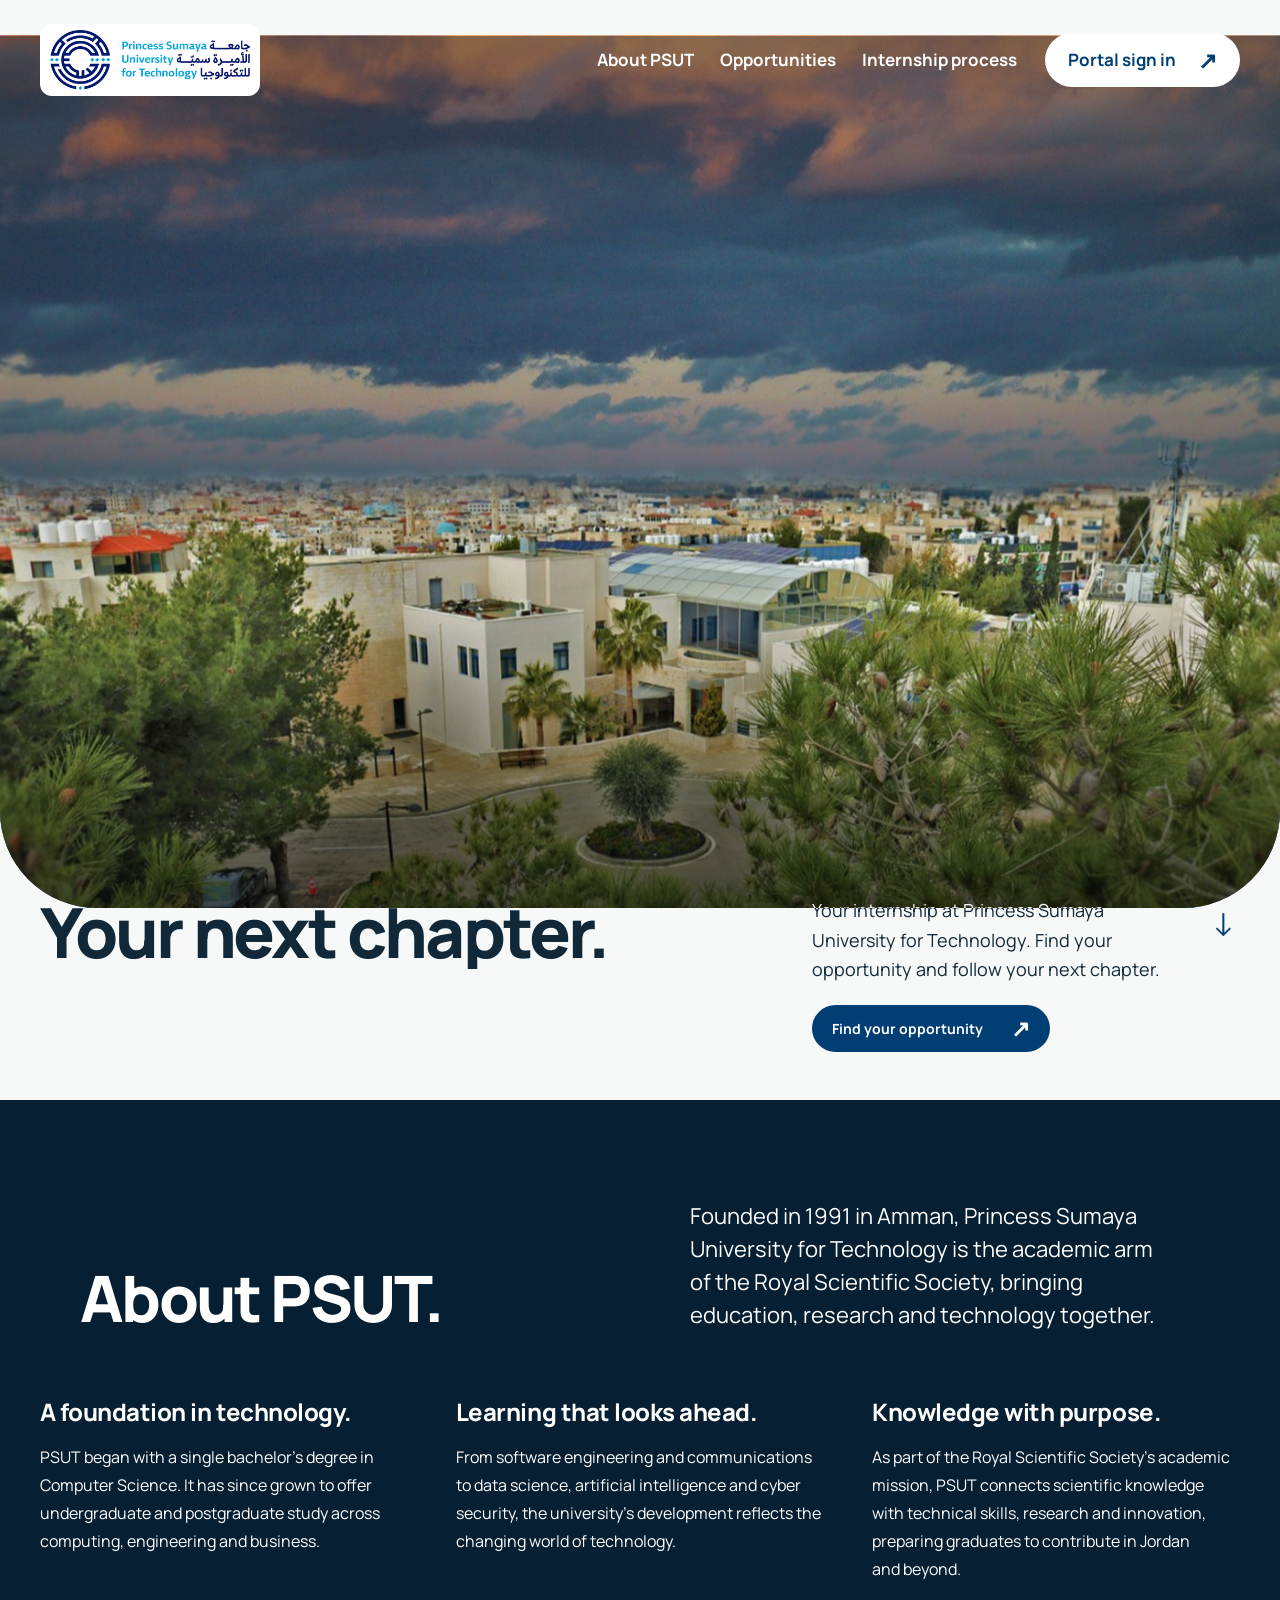
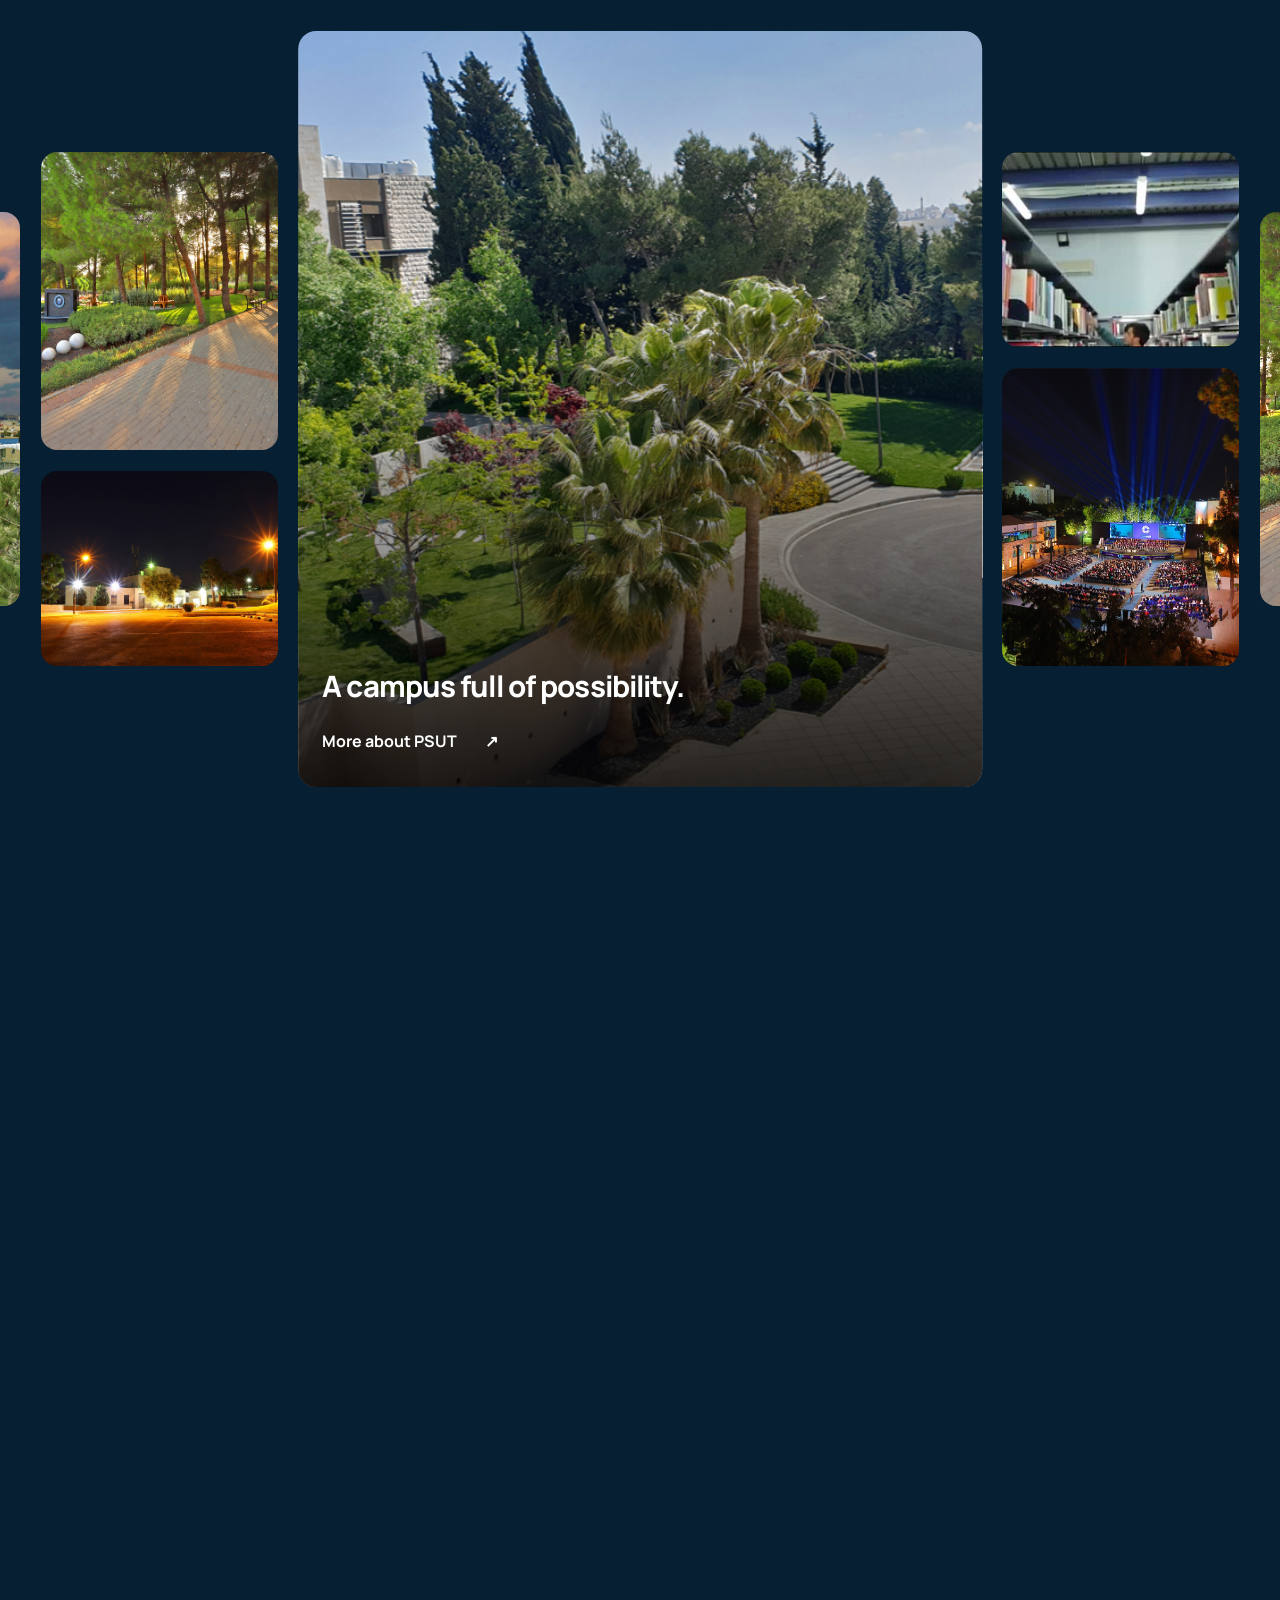
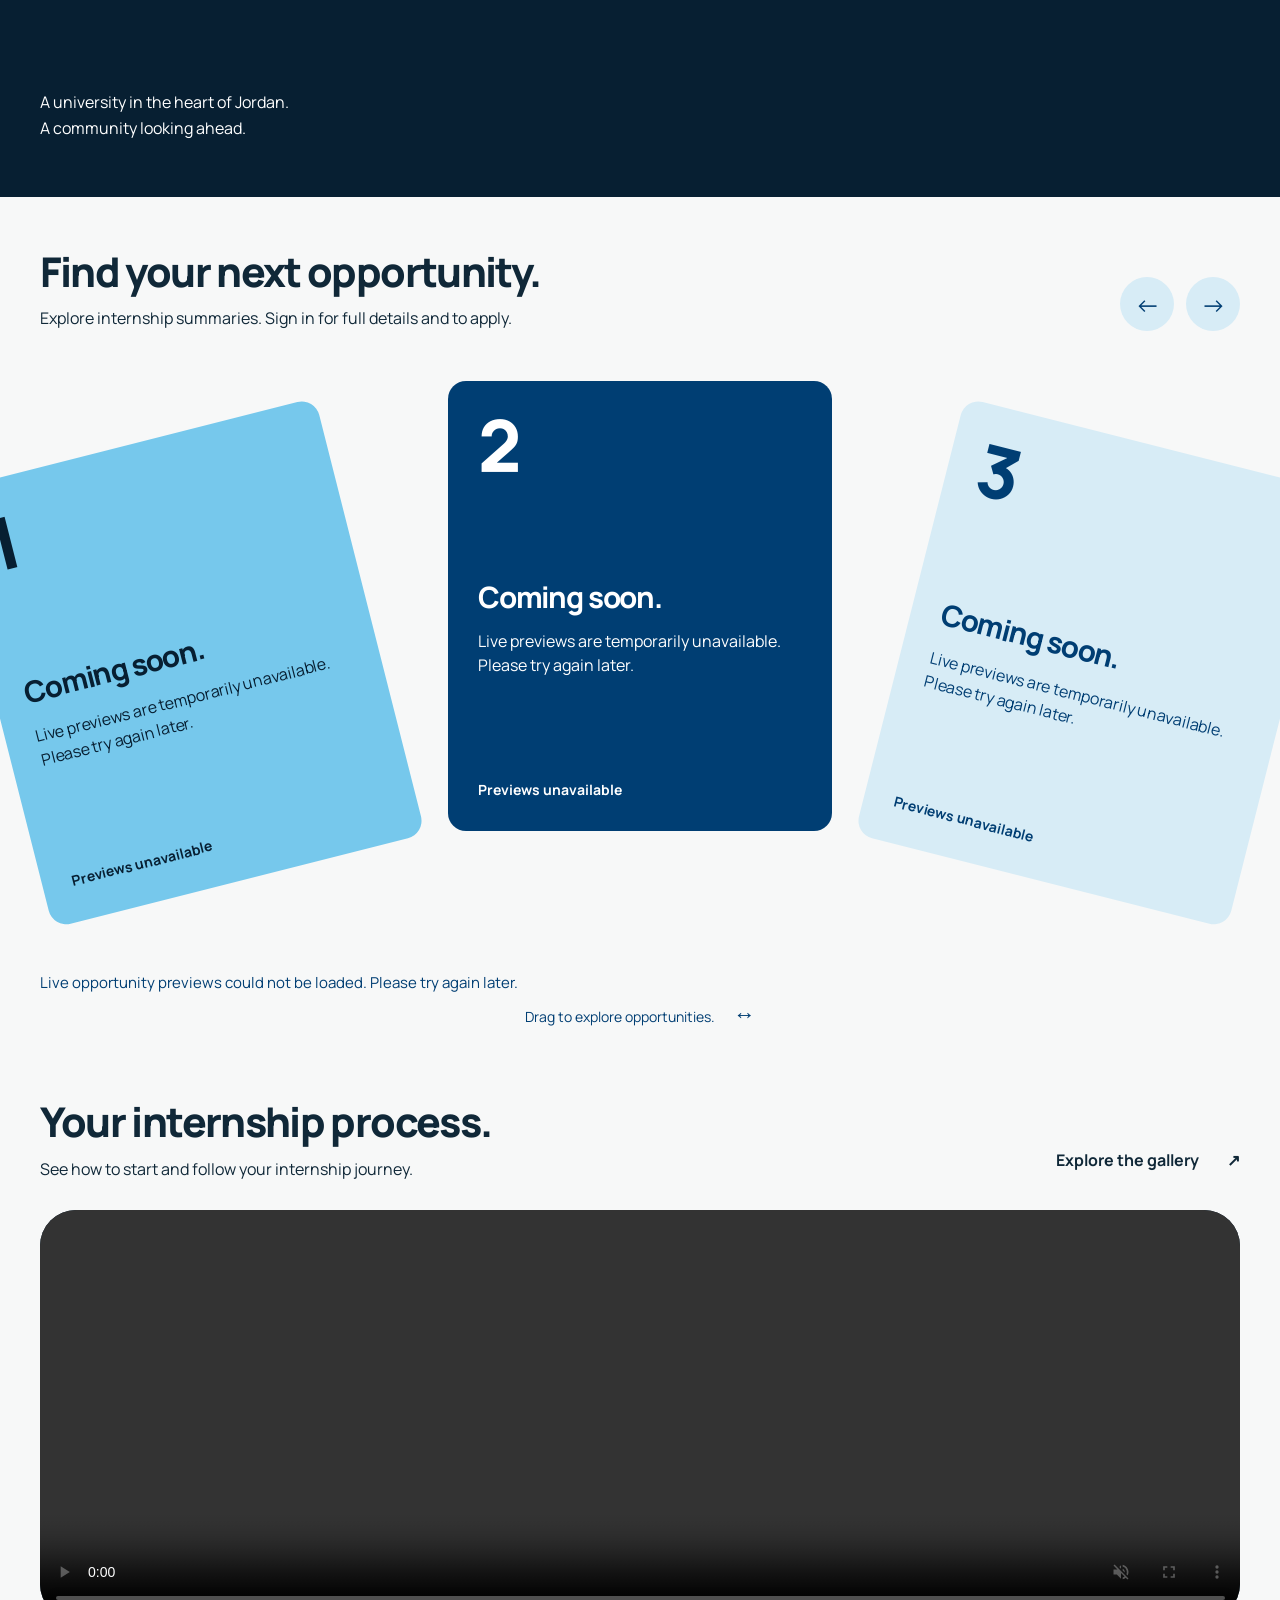
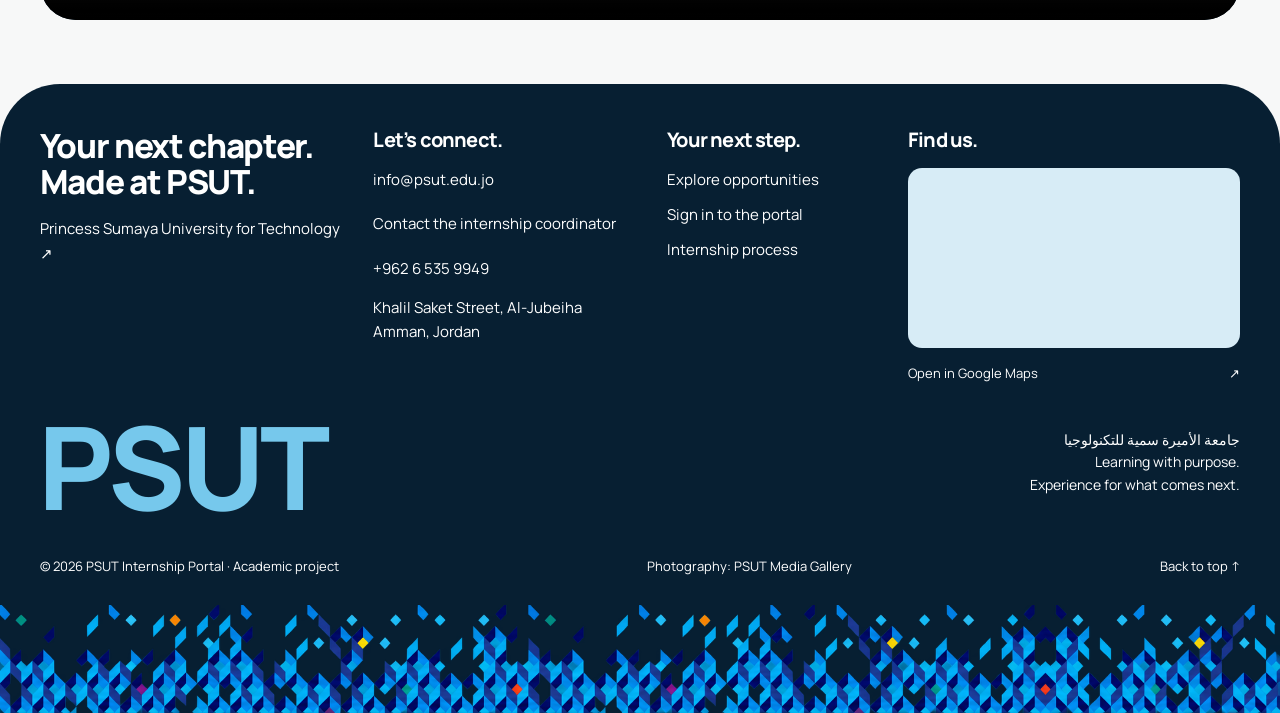
==== commit 4c779e3e: "Final" ====
--- a/PSUTInternship/PSUTInternship/index.html
+++ b/PSUTInternship/PSUTInternship/index.html
@@ -10,7 +10,7 @@
 <link rel="preload" href="Assets/manrope-variable.ttf" as="font" type="font/ttf" crossorigin>
 <link rel="stylesheet" href="Content/vendor/bootstrap.min.css">
 <link rel="stylesheet" href="Content/portal.css">
-<link rel="stylesheet" href="Content/campus-home.css?v=20261023-loop24">
+<link rel="stylesheet" href="Content/campus-home.css?v=20261023-process26">
 </head>
 <body class="campus-home" data-role="" data-page="">
 <form id="PublicForm">
@@ -21,12 +21,12 @@
     <header class="campus-header" id="top">
         <a ID="HomeLink2" href="#home" class="campus-brand" aria-label="PSUT Internship Portal home">
             <img ID="HomeImage1" src="Assets/psut-logo-bilingual.png" alt="Princess Sumaya University for Technology"></a>
-        <nav class="campus-nav d-none d-lg-flex" aria-label="Main navigation"><a ID="HomeLink3" href="#discover">About PSUT</a><a ID="HomeLink4" href="#opportunities">Opportunities</a><a ID="HomeLink5" href="#our-psut">Campus life</a></nav>
+        <nav class="campus-nav d-none d-lg-flex" aria-label="Main navigation"><a ID="HomeLink3" href="#discover">About PSUT</a><a ID="HomeLink4" href="#opportunities">Opportunities</a><a ID="HomeLink5" href="#our-psut">Internship process</a></nav>
         <div class="header-actions"><a ID="HomeLink6" class="header-login" href="Login.aspx">Portal sign in <span aria-hidden="true">↗</span></a>
             <button ID="HomeButton1" type="button" class="menu-toggle d-lg-none" data-bs-toggle="collapse" data-bs-target="#mobilePrimaryNav" aria-controls="mobilePrimaryNav" aria-expanded="false">Menu <span class="menu-lines" aria-hidden="true"></span></button>
         </div>
         <div class="collapse mobile-primary" id="mobilePrimaryNav">
-            <nav aria-label="Mobile navigation"><a ID="HomeLink7" href="#discover">About PSUT</a><a ID="HomeLink8" href="#opportunities">Opportunities</a><a ID="HomeLink9" href="#our-psut">Campus life</a><a ID="HomeLink10" href="#contact">Contact</a></nav>
+            <nav aria-label="Mobile navigation"><a ID="HomeLink7" href="#discover">About PSUT</a><a ID="HomeLink8" href="#opportunities">Opportunities</a><a ID="HomeLink9" href="#our-psut">Internship process</a><a ID="HomeLink10" href="#contact">Contact</a></nav>
         </div>
     </header>
     <main id="main-content" tabindex="-1">
@@ -92,12 +92,14 @@
         <section class="life-section page-frame" id="our-psut" aria-labelledby="LifeTitle">
             <div class="section-heading">
                 <div>
-                    <h2 id="LifeTitle" data-reveal="">This is our PSUT.</h2>
-                    <p ID="HomeHeading11" data-reveal="">The places, the people, the possibilities.</p>
+                    <h2 id="LifeTitle" data-reveal="">Your internship process.</h2>
+                    <p ID="HomeHeading11" data-reveal="">See how to start and follow your internship journey.</p>
                 </div>
                 <a ID="HomeLink14" class="plain-link" href="https://www.psut.edu.jo/ar/media" target="_blank" rel="noopener">Explore the gallery <span aria-hidden="true">↗</span></a></div>
-            <button ID="HomeButton5" type="button" class="campus-cinema" onclick="watchCampus()" aria-label="Play the PSUT campus film">
-                <img ID="HomeImage10" loading="lazy" src="Assets/psut-entrance.jpg" alt="The illuminated PSUT entrance and university buildings at night"><span class="cinema-play" aria-hidden="true">▶</span><span class="cinema-title">See yourself here.</span><span class="cinema-caption">Watch the PSUT campus film <span aria-hidden="true">↗</span></span></button>
+            <video class="internship-process-video" id="internshipProcessVideo" autoplay muted loop controls playsinline preload="metadata" aria-label="PSUT internship process video">
+                <source src="Assets/psut-campus-film.mp4" type="video/mp4">
+                Your browser does not support this video. <a href="Assets/psut-campus-film.mp4">Download the internship process video</a>.
+            </video>
         </section>
     </main>
     <footer class="campus-footer" id="contact">
@@ -114,7 +116,7 @@
             </div>
             <div>
                 <h3 ID="HomeHeading17">Your next step.</h3>
-                <a ID="HomeLink21" href="#opportunities">Explore opportunities</a><a ID="HomeLink22" href="Login.aspx">Sign in to the portal</a><a ID="HomeLink23" href="#our-psut">Life at PSUT</a></div>
+                <a ID="HomeLink21" href="#opportunities">Explore opportunities</a><a ID="HomeLink22" href="Login.aspx">Sign in to the portal</a><a ID="HomeLink23" href="#our-psut">Internship process</a></div>
             <div class="footer-map">
                 <h3>Find us.</h3>
                 <iframe title="Map of Princess Sumaya University for Technology, Amman" src="https://www.google.com/maps?q=Princess%20Sumaya%20University%20for%20Technology%20Khalil%20Al-Saket%20St%2C%20Amman%2C%20Jordan&amp;output=embed" loading="lazy" referrerpolicy="no-referrer-when-downgrade" allowfullscreen></iframe>
@@ -137,6 +139,6 @@
 <script src="Scripts/portal.js?v=20261023-opportunities13"></script>
 <script src="Scripts/wellington.js"></script>
 <script src="Scripts/interactions.js?v=20261023-loop24"></script>
-<script src="Scripts/campus-home.js?v=20261023-opportunities13"></script>
+<script src="Scripts/campus-home.js?v=20261023-process26"></script>
 </body>
 </html>
--- a/PSUTInternship/PSUTInternship/Content/campus-home.css
+++ b/PSUTInternship/PSUTInternship/Content/campus-home.css
@@ -244,3 +244,6 @@
 @media(max-width:767px){.about-psut-details{grid-template-columns:1fr;gap:26px;margin-bottom:32px}.about-psut-details h3{font-size:23px;margin-bottom:10px}.about-psut-details p{max-width:60ch}}
 
 .opportunity-deck-section .fact-deck{overflow-anchor:none}
+
+.internship-process-video{display:block;width:100%;height:clamp(320px,32vw,460px);object-fit:contain;background:var(--night);border-radius:36px}
+@media(max-width:767px){.internship-process-video{height:auto;aspect-ratio:16/9;border-radius:24px}}
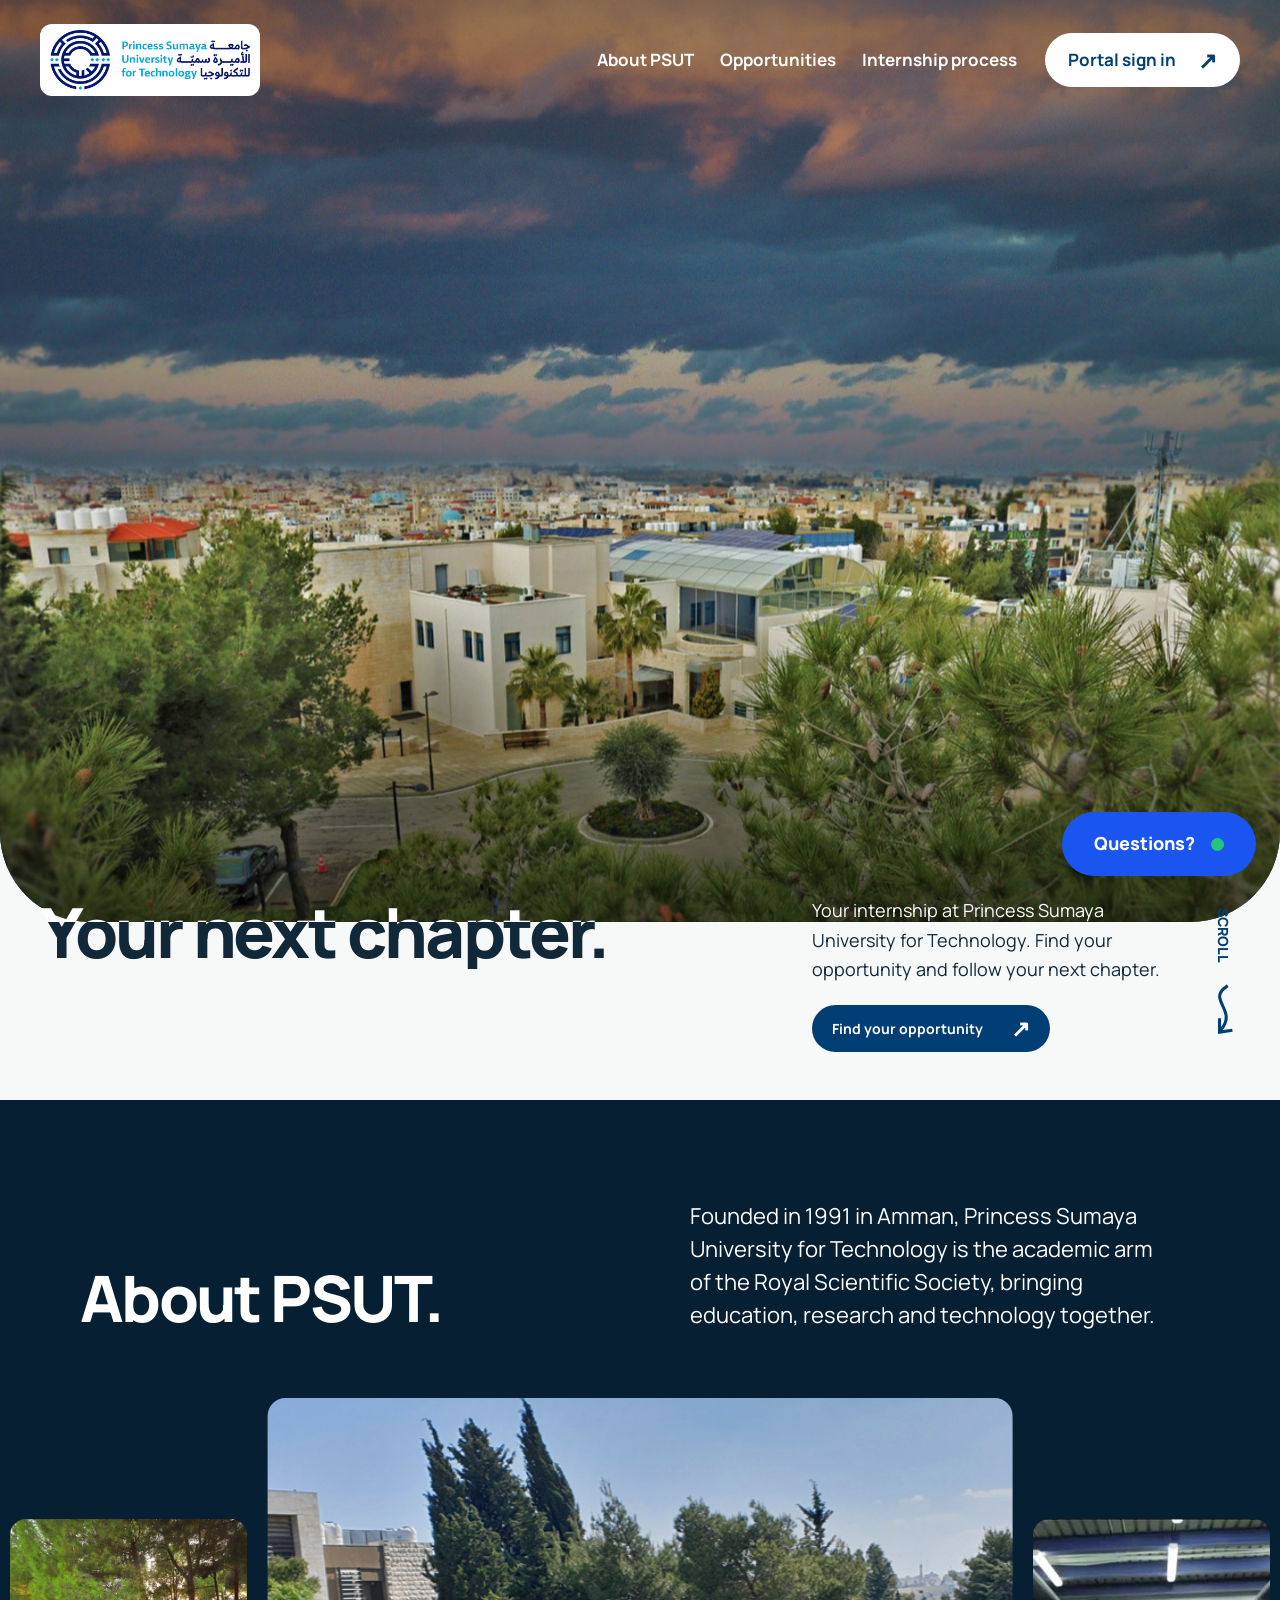
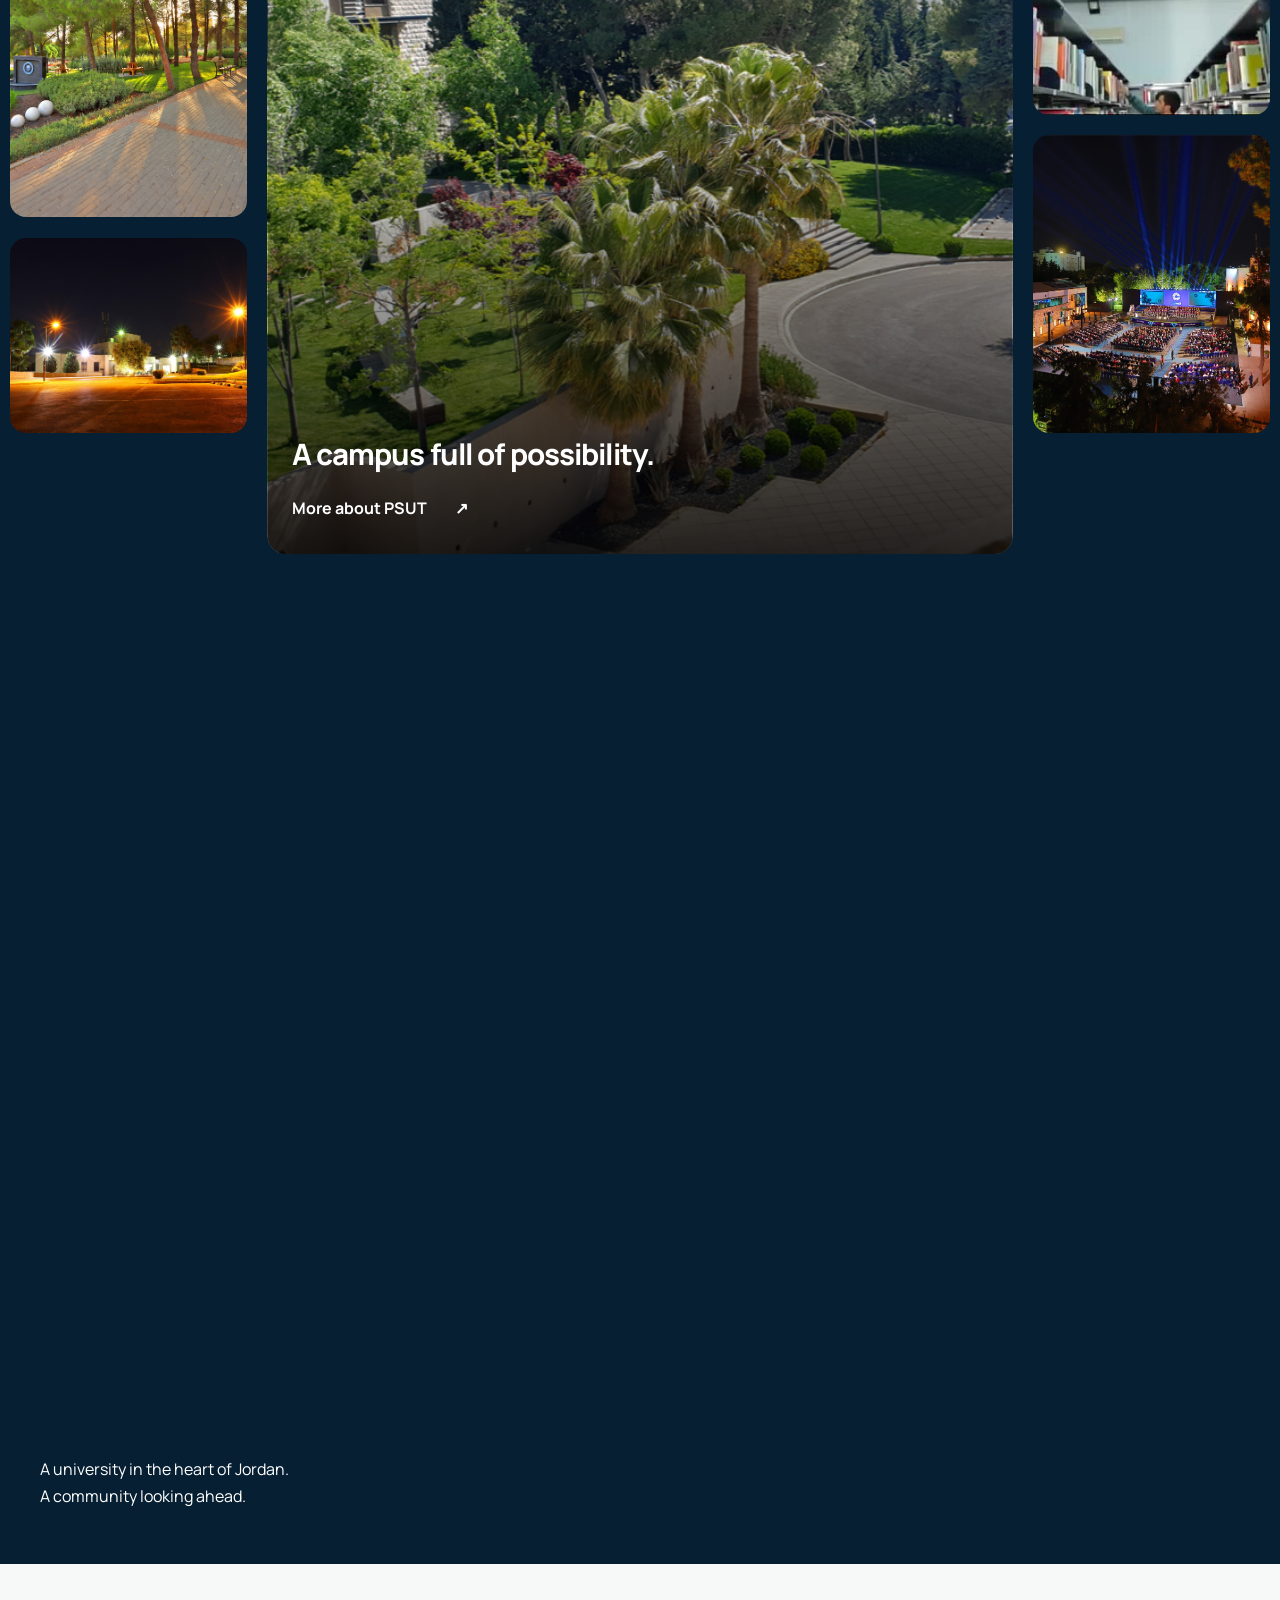
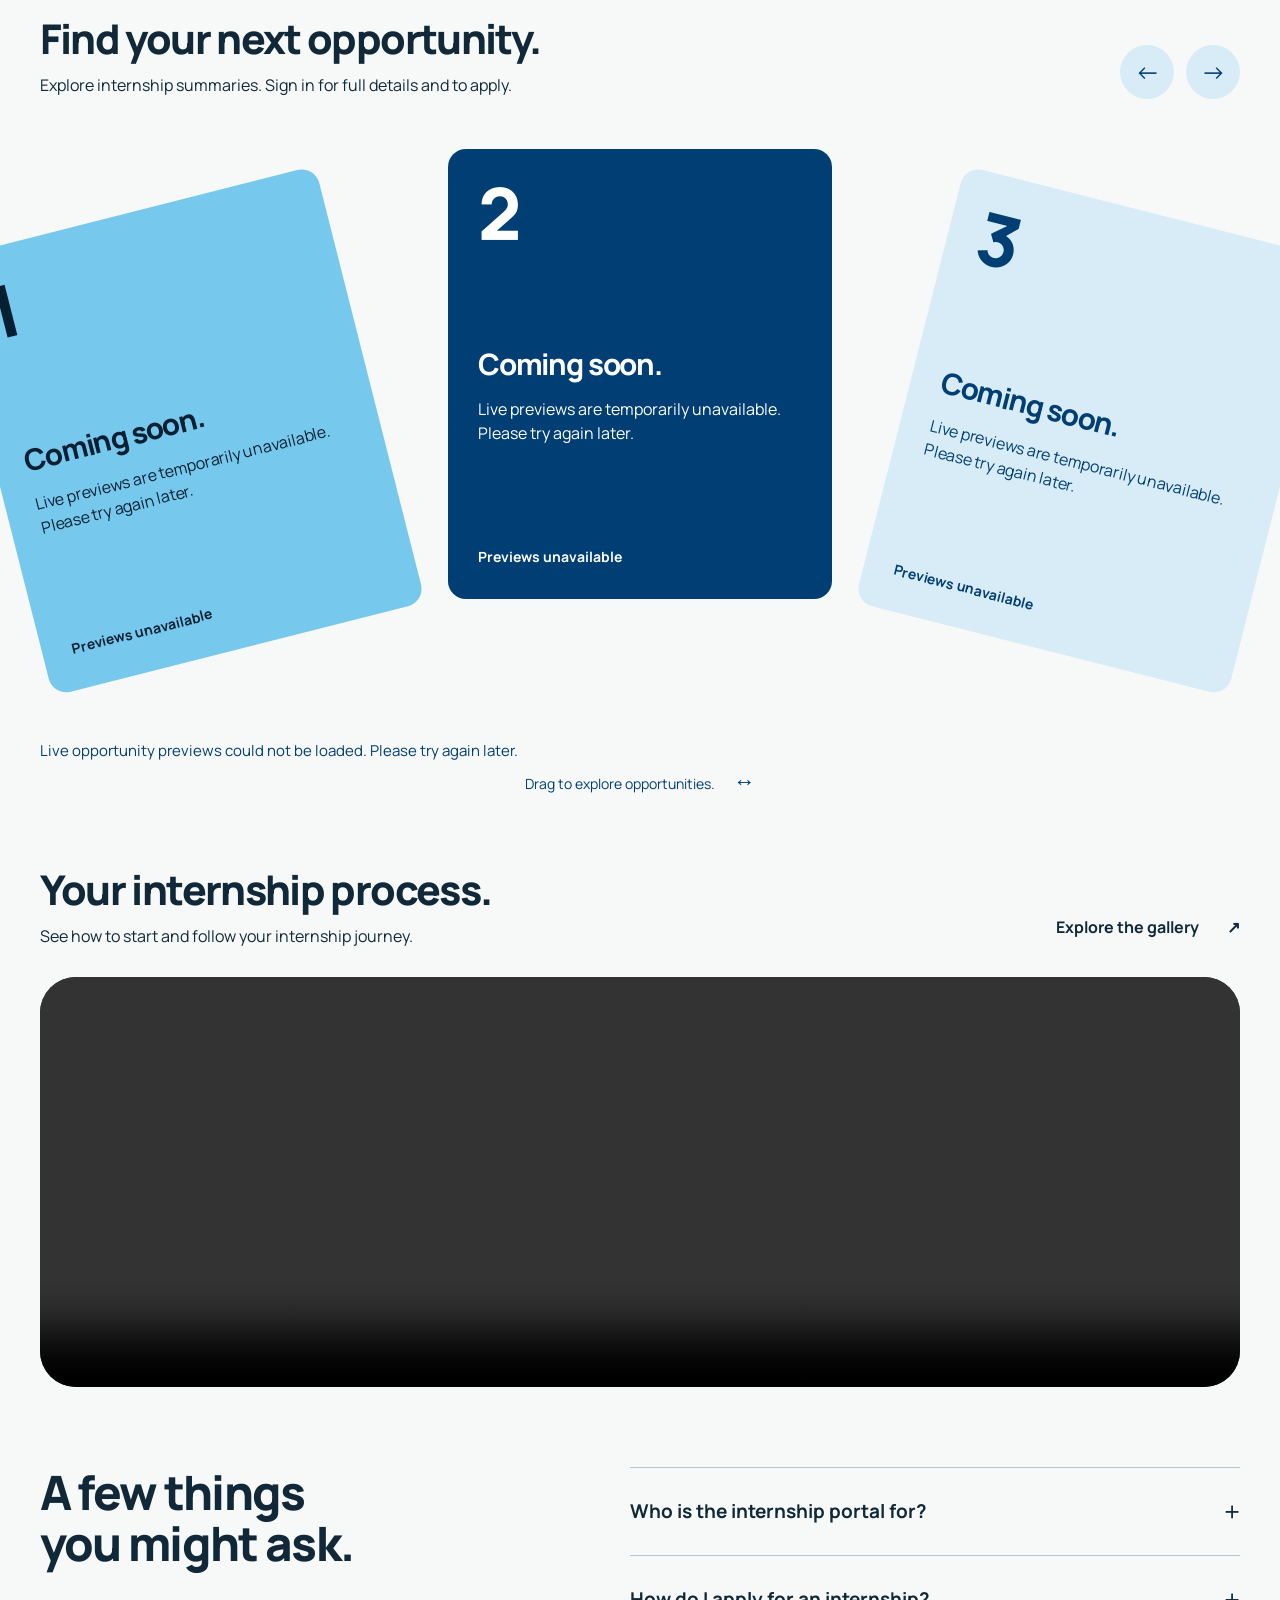
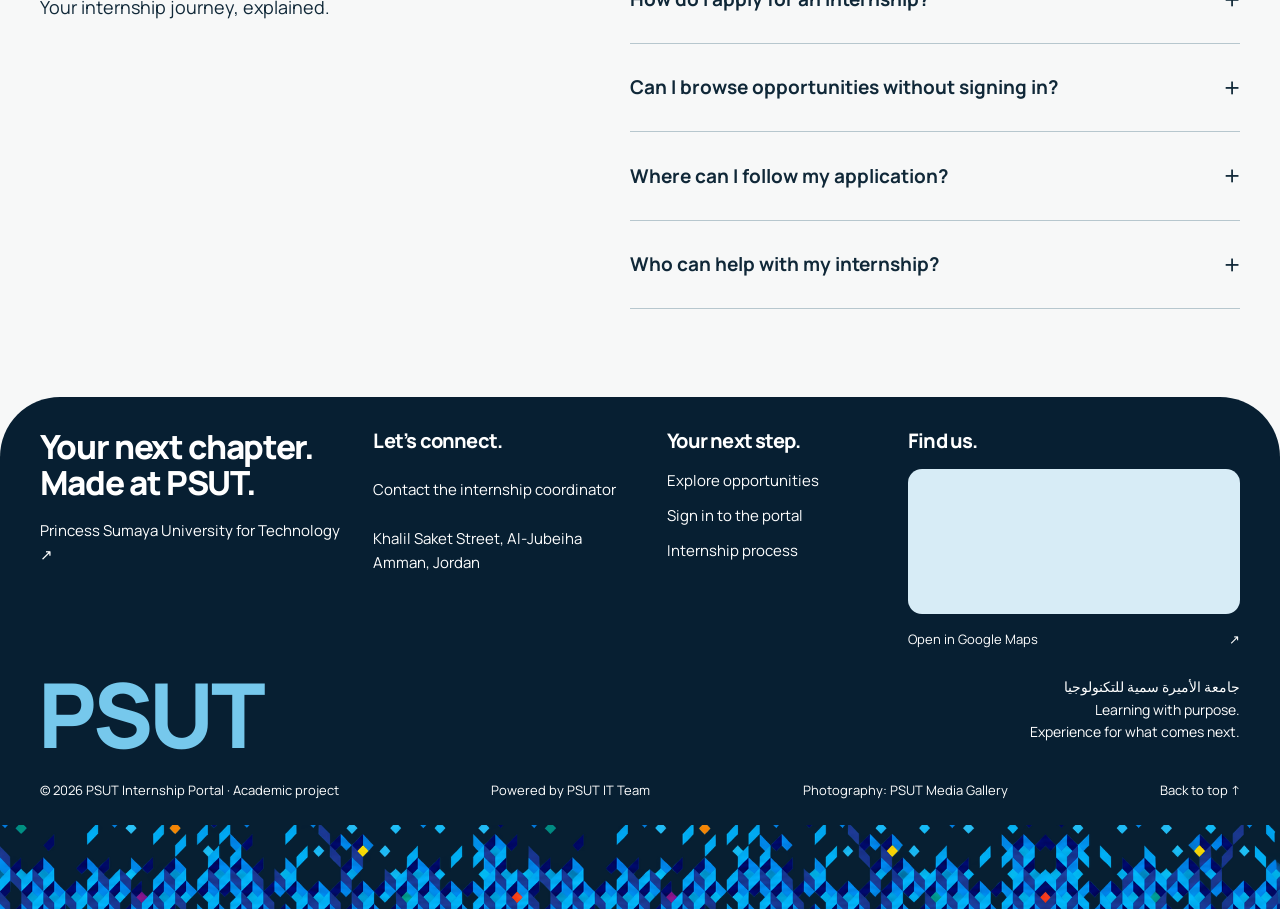
==== commit 1d3348b8: "temp9final" ====
--- a/PSUTInternship/PSUTInternship/index.html
+++ b/PSUTInternship/PSUTInternship/index.html
@@ -10,7 +10,7 @@
 <link rel="preload" href="Assets/manrope-variable.ttf" as="font" type="font/ttf" crossorigin>
 <link rel="stylesheet" href="Content/vendor/bootstrap.min.css">
 <link rel="stylesheet" href="Content/portal.css">
-<link rel="stylesheet" href="Content/campus-home.css?v=20261023-process26">
+<link rel="stylesheet" href="Content/campus-home.css?v=20261024-fhd37">
 </head>
 <body class="campus-home" data-role="" data-page="">
 <form id="PublicForm">
@@ -33,7 +33,7 @@
         <section class="campus-opening" id="home" aria-labelledby="HomeTitle">
             <div class="film-frame">
                 <img ID="HomeImage2" class="film-poster" src="Assets/psut-rooftop.jpg" alt="PSUT campus in Al-Jubeiha, Amman" fetchpriority="high"><video id="introVideo" class="campus-film" autoplay muted loop playsinline preload="metadata" poster="/Assets/psut-rooftop.jpg" aria-label="A film of the Princess Sumaya University for Technology campus">
-                    <source src="Assets/psut-campus-loop.mp4" type="video/mp4"></video>
+                    <source src="Assets/psut-hero.mp4?v=1080p-3870d717" type="video/mp4"></video>
                 <div class="film-shade" aria-hidden="true"></div>
             </div>
             <div class="opening-copy page-frame">
@@ -41,26 +41,12 @@
                 <div class="opening-description">
                     <p ID="HomeHeading2" data-reveal="">Your internship at Princess Sumaya University for Technology. Find your opportunity and follow your next chapter.</p>
                     <a ID="HomeLink11" class="round-link" href="#opportunities" data-reveal="">Find your opportunity <span aria-hidden="true">↗</span></a></div>
-                <a ID="HomeLink12" href="#discover" class="scroll-cue" aria-label="Scroll to About PSUT"><span aria-hidden="true">↓</span></a></div>
+                <a ID="HomeLink12" href="#discover" class="scroll-cue" aria-label="Scroll to About PSUT"><span class="scroll-cue-label" aria-hidden="true">Scroll</span><svg class="scroll-cue-arrow" viewBox="0 0 32 64" aria-hidden="true"><path class="scroll-cue-trail" pathLength="100" d="M20 3 C-3 18 34 30 13 53" /><path class="scroll-cue-tip" d="M12 41 L12 55 L25 53" /></svg></a></div>
         </section>
         <section class="discovery" id="discover" aria-labelledby="DiscoverTitle">
             <div class="discovery-intro page-frame">
                 <h2 id="DiscoverTitle" data-reveal="">About PSUT.</h2>
                 <p ID="HomeHeading4" data-reveal="">Founded in 1991 in Amman, Princess Sumaya University for Technology is the academic arm of the Royal Scientific Society, bringing education, research and technology together.</p>
-            </div>
-            <div class="about-psut-details page-frame">
-                <div data-reveal="">
-                    <h3>A foundation in technology.</h3>
-                    <p>PSUT began with a single bachelor’s degree in Computer Science. It has since grown to offer undergraduate and postgraduate study across computing, engineering and business.</p>
-                </div>
-                <div data-reveal="">
-                    <h3>Learning that looks ahead.</h3>
-                    <p>From software engineering and communications to data science, artificial intelligence and cyber security, the university’s development reflects the changing world of technology.</p>
-                </div>
-                <div data-reveal="">
-                    <h3>Knowledge with purpose.</h3>
-                    <p>As part of the Royal Scientific Society’s academic mission, PSUT connects scientific knowledge with technical skills, research and innovation, preparing graduates to contribute in Jordan and beyond.</p>
-                </div>
             </div>
             <div class="discovery-gallery" aria-label="Life at PSUT in photographs">
                 <div class="discovery-gallery-stage">
@@ -68,7 +54,7 @@
                     <div class="discovery-photo-column gallery-inner gallery-left"><img ID="HomeImage4" src="Assets/psut-walkway.jpg" alt="Sunlight through the trees along the campus walkway" loading="lazy"><img ID="HomeImage5" src="Assets/psut-entrance.jpg" alt="The campus entrance illuminated at night" loading="lazy"></div>
             <figure class="campus-panorama">
                 <img ID="HomeImage6" src="Assets/psut-aerial.jpg" alt="Palm trees, gardens, and the entrance road at the PSUT campus" loading="lazy"><figcaption><span>A campus full of possibility.</span>
-                    <a ID="AboutPanoramaLink" href="https://www.psut.edu.jo/en/about-psut2" target="_blank" rel="noopener" class="light-link">More about PSUT <span aria-hidden="true">↗</span></a></figcaption></figure>
+                    <a ID="AboutPanoramaLink" href="about.html" class="light-link">More about PSUT <span aria-hidden="true">↗</span></a></figcaption></figure>
                     <div class="discovery-photo-column gallery-inner gallery-right"><img ID="HomeImage7" src="Assets/learning.jpg" alt="Bookshelves in the university library" loading="lazy"><img ID="HomeImage8" src="Assets/psut-graduation.jpg" alt="Graduation celebrations in the PSUT courtyard" loading="lazy"></div>
                     <div class="discovery-photo-column gallery-outer gallery-right"><img ID="HomeImage9" src="Assets/psut-walkway.jpg" alt="Green gardens and benches on campus" loading="lazy"></div>
                 </div>
@@ -97,10 +83,11 @@
                 </div>
                 <a ID="HomeLink14" class="plain-link" href="https://www.psut.edu.jo/ar/media" target="_blank" rel="noopener">Explore the gallery <span aria-hidden="true">↗</span></a></div>
             <video class="internship-process-video" id="internshipProcessVideo" autoplay muted loop controls playsinline preload="metadata" aria-label="PSUT internship process video">
-                <source src="Assets/psut-campus-film.mp4" type="video/mp4">
-                Your browser does not support this video. <a href="Assets/psut-campus-film.mp4">Download the internship process video</a>.
+                <source src="Assets/psut-internship-process.mp4" type="video/mp4">
+                Your browser does not support this video. <a href="Assets/psut-internship-process.mp4">Download the internship process video</a>.
             </video>
         </section>
+        <section class="faq-section page-frame" id="faq" aria-labelledby="FaqTitle"><div class="faq-intro"><h2 id="FaqTitle">A few things<br>you might ask.</h2><p>Your internship journey, explained.</p></div><div class="faq-list"><details><summary>Who is the internship portal for?</summary><p>The portal connects PSUT students, company supervisors, academic supervisors and internship coordinators throughout the internship journey.</p></details><details><summary>How do I apply for an internship?</summary><p>Explore the opportunities on this page, then sign in to view full details and submit an application through your student workspace.</p></details><details><summary>Can I browse opportunities without signing in?</summary><p>Yes. Public previews show internship summaries. Sign in to see full details and apply.</p></details><details><summary>Where can I follow my application?</summary><p>Sign in to your student workspace to check your applications and follow your placement progress.</p></details><details><summary>Who can help with my internship?</summary><p>Use “Contact the internship coordinator” in the footer for the available contact options. For academic requirements, check with your academic supervisor.</p></details></div></section>
     </main>
     <footer class="campus-footer" id="contact">
         <div class="footer-top page-frame">
@@ -108,10 +95,9 @@
                 <h2 ID="HomeHeading14">Your next chapter.<br>
                     Made at PSUT.</h2>
                 <a ID="HomeLink18" href="https://www.psut.edu.jo/en" target="_blank" rel="noopener">Princess Sumaya University for Technology <span aria-hidden="true">↗</span></a></div>
-            <div>
+            <div id="contact-coordinator">
                 <h3 ID="HomeHeading15">Let’s connect.</h3>
-                <a ID="HomeLink19" href="mailto:info@psut.edu.jo">info@psut.edu.jo</a>
-                <button ID="HomeButton6" class="plain-link" type="button" onclick="showContact()">Contact the internship coordinator</button><a ID="HomeLink20" href="tel:+96265359949">+962 6 535 9949</a><p ID="HomeHeading16">Khalil Saket Street, Al-Jubeiha<br>
+                <button ID="HomeButton6" class="plain-link" type="button" onclick="showContact()">Contact the internship coordinator</button><p ID="HomeHeading16">Khalil Saket Street, Al-Jubeiha<br>
                     Amman, Jordan</p>
             </div>
             <div>
@@ -127,18 +113,19 @@
             Learning with purpose.<br>
             Experience for what comes next.</div>
         </div>
-        <div class="footer-bottom page-frame"><span>© 2026 PSUT Internship Portal · Academic project</span><a ID="HomeLink24" href="https://www.psut.edu.jo/ar/media" target="_blank" rel="noopener">Photography: PSUT Media Gallery</a><a ID="HomeLink25" href="#home">Back to top ↑</a></div>
+        <div class="footer-bottom page-frame"><span>© 2026 PSUT Internship Portal · Academic project</span><a href="Team/index.html" target="_blank" rel="noopener">Powered by PSUT IT Team</a><a ID="HomeLink24" href="https://www.psut.edu.jo/ar/media" target="_blank" rel="noopener">Photography: PSUT Media Gallery</a><a ID="HomeLink25" href="#home">Back to top ↑</a></div>
         <img class="footer-mosaic" src="Assets/psut-footer-mosaic.png" alt="" aria-hidden="true" loading="lazy" width="1893" height="160">
     </footer>
+    <a class="questions-link" href="#contact-coordinator" aria-label="Questions? Contact the internship coordinator">Questions? <span aria-hidden="true"></span></a>
 
 
 </form>
 <div class="psut-modal" id="detail"><div class="modalbox" id="detailContent"></div></div><div class="psut-modal" id="action"><div class="modalbox" id="actionContent"></div></div><div class="toast" id="toast" role="status" aria-live="polite"></div>
 <script>window.PSUT={root:'./',role:'student',page:'Overview'};</script>
 <script src="Scripts/vendor/bootstrap.bundle.min.js"></script>
-<script src="Scripts/portal.js?v=20261023-opportunities13"></script>
-<script src="Scripts/wellington.js"></script>
+<script src="Scripts/portal.js?v=20261024-revert35"></script>
+<script src="Scripts/wellington.js?v=contact2"></script>
 <script src="Scripts/interactions.js?v=20261023-loop24"></script>
-<script src="Scripts/campus-home.js?v=20261023-process26"></script>
+<script src="Scripts/campus-home.js?v=20261024-fhd37"></script>
 </body>
 </html>
--- a/PSUTInternship/PSUTInternship/Content/campus-home.css
+++ b/PSUTInternship/PSUTInternship/Content/campus-home.css
@@ -3,7 +3,7 @@
 /* taste-skill-ignore: neutral scrims for photo legibility */ :root{--navy:#003e73;--blue:#0078b5;--sky:#76c8ec;--pale:#d7ecf6;--night:#071f32;--ink:#102838;--paper:#fff;--ground:#f7f8f8;--muted:#506779;--gutter:clamp(22px,3.1vw,52px);--section:clamp(90px,10vw,150px);--ease:cubic-bezier(.16,1,.3,1);--photo-shade:linear-gradient(180deg,transparent 35%,rgba(0,0,0,.82));--hero-shade:linear-gradient(180deg,rgba(0,0,0,.42),transparent 30%,transparent 65%,rgba(0,0,0,.58))}
 html{scroll-behavior:smooth;scroll-padding-top:36px}*{box-sizing:border-box}body.campus-home{margin:0;background:var(--ground);color:var(--ink);font:16px/1.65 Manrope,Arial,sans-serif;overflow-x:clip}body.dialog-open{overflow:hidden}button,input,select,textarea{font:inherit}button,a{-webkit-tap-highlight-color:transparent}button{cursor:pointer}a{color:inherit;text-underline-offset:.25em}img{display:block;max-width:100%}button{border:0}h1,h2,h3,p,figure{margin:0}h1,h2,h3{text-wrap:balance;letter-spacing:-.04em}p{text-wrap:pretty}h2{font-size:clamp(38px,4.1vw,60px);font-weight:800;line-height:1.08}h3{font-weight:750;line-height:1.2}svg{width:22px;height:22px;stroke:currentColor;fill:none;stroke-width:1.7;stroke-linecap:round;stroke-linejoin:round}[hidden]{display:none!important}button:focus-visible,a:focus-visible,input:focus-visible,[tabindex="0"]:focus-visible{outline:3px solid var(--blue);outline-offset:6px}::selection{background:var(--sky);color:var(--night)}input{caret-color:var(--blue)}button:disabled{opacity:.35;cursor:default}.page-frame{padding-inline:var(--gutter)}.skip-link{position:fixed;left:20px;top:12px;z-index:200;background:var(--paper);color:var(--navy);padding:12px 20px;transform:translateY(-150%)}.skip-link:focus{transform:none}main:focus{outline:0}
 /* The reference's full-width film, broad curves, and low editorial title. */
-.campus-header{position:absolute;top:0;left:0;width:100%;z-index:30;display:flex;align-items:center;justify-content:space-between;gap:28px;padding:24px var(--gutter);color:var(--paper)}.campus-brand{flex-shrink:0;display:block;background:var(--paper);padding:4px 10px;border-radius:3px}.campus-brand img{width:143px;height:57px;object-fit:contain}.campus-nav{align-items:center;gap:30px;margin-left:auto}.campus-nav a,.header-login{text-decoration:none;font-size:14px;font-weight:700;transition:opacity .2s,transform .3s var(--ease)}.campus-nav a:hover{opacity:.7;transform:translateY(-2px)}.header-actions{display:flex;align-items:center;gap:20px}.header-login{display:flex;align-items:center;gap:22px;border-radius:100px;padding:13px 23px;background:var(--paper);color:var(--navy)}.header-login:hover{background:var(--sky);color:var(--night)}.header-login span{font-size:23px;line-height:1}.menu-toggle{background:none;color:inherit;display:flex;align-items:center;gap:15px;min-height:44px;padding:5px 0}.menu-toggle span{font-size:24px}.mobile-primary{position:absolute;top:100%;left:var(--gutter);right:var(--gutter);background:var(--paper);color:var(--navy);border-radius:24px}.mobile-primary nav{display:flex;flex-direction:column;padding:20px 28px}.mobile-primary a{padding:10px 0;text-decoration:none;font-weight:700}.campus-opening{padding-bottom:0}.film-frame{height:clamp(430px,65svh,780px);position:relative;isolation:isolate;overflow:hidden;border-radius:0 0 clamp(64px,9vw,140px) clamp(64px,9vw,140px);background:var(--navy);transform:translateZ(0)}.film-poster,.campus-film{position:absolute;inset:0;width:100%;height:100%;object-fit:cover;object-position:center;transform:scale(var(--film-scale,1.025));will-change:transform}.campus-film{opacity:0;transition:opacity .8s}.campus-film.video-ready{opacity:1}.film-shade{position:absolute;inset:0;background:var(--hero-shade)}.film-caption{position:absolute;bottom:44px;left:calc(var(--gutter) + 16px);display:flex;gap:28px;font-size:13px;font-weight:650;color:var(--paper)}.film-control{position:absolute;bottom:30px;right:calc(var(--gutter) + 30px);display:flex;align-items:center;gap:10px;background:var(--paper);color:var(--navy);border-radius:100px;padding:10px 17px;font-size:13px;min-height:44px;transition:transform .3s var(--ease)}.film-control:hover{transform:scale(1.05)}.pause-symbol{font-size:22px;line-height:1}.opening-copy{display:grid;grid-template-columns:minmax(0,1fr) minmax(280px,350px) 34px;align-items:start;gap:44px;padding-top:24px;padding-bottom:48px}.opening-copy h1{font-size:clamp(44px,5.4vw,84px);line-height:1.05;font-weight:800}.opening-description p{margin:0 0 20px;font-size:16px;line-height:1.65}.opening-description .round-link{font-size:14px;padding:12px 20px;min-height:46px}.round-link{display:inline-flex;justify-content:space-between;align-items:center;gap:28px;padding:15px 24px;min-height:52px;background:var(--navy);color:var(--paper);border-radius:100px;text-decoration:none;font-weight:700;font-size:15px;transition:transform .35s var(--ease),background .2s}.round-link span{font-size:23px;line-height:1;transition:transform .3s var(--ease)}.round-link:hover{background:var(--blue);color:var(--paper);transform:translateY(-3px)}.round-link:hover span{transform:translate(3px,-3px)}.round-link:active{transform:scale(.97)}.round-link.light{background:var(--paper);color:var(--navy)}.round-link.light:hover{background:var(--sky)}.scroll-cue{display:flex;justify-content:center;align-items:center;min-height:52px;text-decoration:none;font-size:32px;color:var(--navy);animation:scroll-nudge 2.8s var(--ease) infinite}.plain-link,.light-link{display:inline-flex;align-items:center;justify-content:space-between;gap:28px;background:none;padding:8px 0;min-height:44px;text-decoration:none;font-size:16px;font-weight:700;transition:transform .3s var(--ease)}.plain-link:hover,.light-link:hover{transform:translateX(5px)}.light-link{color:var(--paper)}.light-link:hover{color:var(--sky)}
+.campus-header{position:absolute;top:0;left:0;width:100%;z-index:30;display:flex;align-items:center;justify-content:space-between;gap:28px;padding:24px var(--gutter);color:var(--paper)}.campus-brand{flex-shrink:0;display:block;background:var(--paper);padding:4px 10px;border-radius:3px}.campus-brand img{width:143px;height:57px;object-fit:contain}.campus-nav{align-items:center;gap:30px;margin-left:auto}.campus-nav a,.header-login{text-decoration:none;font-size:14px;font-weight:700;transition:opacity .2s,transform .3s var(--ease)}.campus-nav a:hover{opacity:.7;transform:translateY(-2px)}.header-actions{display:flex;align-items:center;gap:20px}.header-login{display:flex;align-items:center;gap:22px;border-radius:100px;padding:13px 23px;background:var(--paper);color:var(--navy)}.header-login:hover{background:var(--sky);color:var(--night)}.header-login span{font-size:23px;line-height:1}.menu-toggle{background:none;color:inherit;display:flex;align-items:center;gap:15px;min-height:44px;padding:5px 0}.menu-toggle span{font-size:24px}.mobile-primary{position:absolute;top:100%;left:var(--gutter);right:var(--gutter);background:var(--paper);color:var(--navy);border-radius:24px}.mobile-primary nav{display:flex;flex-direction:column;padding:20px 28px}.mobile-primary a{padding:10px 0;text-decoration:none;font-weight:700}.campus-opening{padding-bottom:0}.film-frame{height:clamp(430px,65svh,780px);position:relative;isolation:isolate;overflow:hidden;border-radius:0 0 clamp(64px,9vw,140px) clamp(64px,9vw,140px);background:var(--navy);transform:translateZ(0)}.film-poster,.campus-film{position:absolute;inset:0;width:100%;height:100%;object-fit:cover;object-position:center;transform:scale(var(--film-scale,1));will-change:transform}.campus-film{opacity:0;transition:opacity .8s}.campus-film.video-ready{opacity:1}.film-shade{position:absolute;inset:0;background:var(--hero-shade)}.film-caption{position:absolute;bottom:44px;left:calc(var(--gutter) + 16px);display:flex;gap:28px;font-size:13px;font-weight:650;color:var(--paper)}.film-control{position:absolute;bottom:30px;right:calc(var(--gutter) + 30px);display:flex;align-items:center;gap:10px;background:var(--paper);color:var(--navy);border-radius:100px;padding:10px 17px;font-size:13px;min-height:44px;transition:transform .3s var(--ease)}.film-control:hover{transform:scale(1.05)}.pause-symbol{font-size:22px;line-height:1}.opening-copy{display:grid;grid-template-columns:minmax(0,1fr) minmax(280px,350px) 34px;align-items:start;gap:44px;padding-top:24px;padding-bottom:48px}.opening-copy h1{font-size:clamp(44px,5.4vw,84px);line-height:1.05;font-weight:800}.opening-description p{margin:0 0 20px;font-size:16px;line-height:1.65}.opening-description .round-link{font-size:14px;padding:12px 20px;min-height:46px}.round-link{display:inline-flex;justify-content:space-between;align-items:center;gap:28px;padding:15px 24px;min-height:52px;background:var(--navy);color:var(--paper);border-radius:100px;text-decoration:none;font-weight:700;font-size:15px;transition:transform .35s var(--ease),background .2s}.round-link span{font-size:23px;line-height:1;transition:transform .3s var(--ease)}.round-link:hover{background:var(--blue);color:var(--paper);transform:translateY(-3px)}.round-link:hover span{transform:translate(3px,-3px)}.round-link:active{transform:scale(.97)}.round-link.light{background:var(--paper);color:var(--navy)}.round-link.light:hover{background:var(--sky)}.scroll-cue{display:flex;justify-content:center;align-items:center;min-height:52px;text-decoration:none;font-size:32px;color:var(--navy);animation:scroll-nudge 2.8s var(--ease) infinite}.plain-link,.light-link{display:inline-flex;align-items:center;justify-content:space-between;gap:28px;background:none;padding:8px 0;min-height:44px;text-decoration:none;font-size:16px;font-weight:700;transition:transform .3s var(--ease)}.plain-link:hover,.light-link:hover{transform:translateX(5px)}.light-link{color:var(--paper)}.light-link:hover{color:var(--sky)}
 /* A dark photographic chapter, like the reference's introduction to place. */
 .discovery{background:var(--night);color:var(--paper);padding-top:100px;padding-bottom:55px}.discovery-intro{max-width:1200px;margin:0 auto 66px;display:grid;grid-template-columns:1fr 1fr;align-items:end;gap:100px}.discovery-intro h2{font-size:clamp(42px,5vw,72px)}.discovery-intro p{font-size:22px;line-height:1.5;max-width:470px}.campus-panorama{position:relative;margin:0 var(--gutter);height:clamp(390px,51vw,740px);overflow:hidden;border-radius:40px}.campus-panorama>img{width:100%;height:100%;object-fit:cover;transform:scale(var(--panorama-scale,1.04));will-change:transform}.campus-panorama:after{content:'';position:absolute;inset:0;background:var(--photo-shade)}.campus-panorama figcaption{position:absolute;z-index:1;left:36px;right:36px;bottom:27px;display:flex;justify-content:space-between;align-items:center;gap:24px}.campus-panorama figcaption>span{font-size:clamp(22px,2.5vw,36px);font-weight:750;letter-spacing:-.03em}.discovery-bottom{display:flex;justify-content:space-between;align-items:center;gap:24px;margin-top:38px;font-size:16px}.discovery-bottom p{line-height:1.65}
 .workspace-section,.opportunities-section,.life-section{padding-block:var(--section)}.section-heading{display:flex;align-items:end;justify-content:space-between;gap:32px;margin-bottom:44px}.section-heading h2{margin-bottom:16px}.section-heading p{font-size:18px}.section-aside{font-size:16px;color:var(--navy);padding-bottom:5px}.role-tabs{display:flex;flex-wrap:wrap;gap:10px;margin-bottom:30px}.role-tabs button{padding:14px 24px;background:var(--pale);color:var(--navy);font-size:16px;font-weight:700;border-radius:100px;transition:background .25s,transform .3s var(--ease);min-height:50px}.role-tabs button:hover{transform:translateY(-3px);background:var(--sky)}.role-tabs button[aria-selected=true]{background:var(--navy);color:var(--paper)}.role-panel{display:grid;grid-template-columns:1.25fr 1fr;background:var(--paper);border-radius:28px;overflow:hidden;min-height:500px}.role-photo{position:relative;min-height:500px;overflow:hidden}.role-photo>img{width:100%;height:100%;position:absolute;object-fit:cover;transition:transform 1s var(--ease)}.role-panel:hover .role-photo>img{transform:scale(1.035)}.role-photo:after{content:'';position:absolute;inset:0;background:var(--photo-shade)}.role-photo>span{position:absolute;bottom:30px;left:32px;right:32px;z-index:1;color:var(--paper);font-size:26px;line-height:1.2;font-weight:750}.role-copy{padding:clamp(32px,5vw,76px);display:flex;flex-direction:column;align-items:flex-start;justify-content:center}.role-copy h3{font-size:clamp(36px,3.7vw,56px);margin-bottom:25px}.role-copy p{font-size:17px;max-width:430px;margin-bottom:30px}.role-copy>.plain-link{font-size:14px;margin-top:12px}.role-enter{animation:panel-arrive .65s var(--ease)}
@@ -31,9 +31,9 @@
 
 
 
-/* The opening film travels into its copy area, then leaves with its parent. */
+/* Anchor the film's top; extend only its bottom into the copy area. */
 .campus-opening{position:relative;isolation:isolate}
-.campus-opening .film-frame{position:relative;top:0;z-index:0;height:calc(100svh - 28px);min-height:0;max-height:none;transform:translate3d(0,var(--film-travel,0px),0);border-radius:0 0 var(--film-radius,clamp(64px,9vw,140px)) var(--film-radius,clamp(64px,9vw,140px))}
+.campus-opening .film-frame{position:relative;top:0;z-index:0;height:calc(100svh - 28px + var(--film-travel,0px));margin-bottom:calc(-1 * var(--film-travel,0px));min-height:0;max-height:none;transform:translateZ(0);border-radius:0 0 var(--film-radius,clamp(64px,9vw,140px)) var(--film-radius,clamp(64px,9vw,140px))}
 .opening-copy{position:relative;z-index:1}
 /* A hard text mask tracks the footage edge, rather than a timed color fade. */
 .opening-copy h1,.opening-description p{color:var(--ink);background:linear-gradient(to bottom,var(--paper) 0 var(--film-cover,0px),var(--ink) var(--film-cover,0px) 100%);background-clip:text;-webkit-background-clip:text;-webkit-text-fill-color:transparent}
@@ -247,3 +247,44 @@
 
 .internship-process-video{display:block;width:100%;height:clamp(320px,32vw,460px);object-fit:contain;background:var(--night);border-radius:36px}
 @media(max-width:767px){.internship-process-video{height:auto;aspect-ratio:16/9;border-radius:24px}}
+/* Contact dialog: a readable, consistently sized form independent of browser defaults. */
+#actionContent:has(#contactForm){width:min(620px,calc(100vw - 32px));max-height:90dvh;overflow-y:auto;padding:32px;border-radius:20px;background:#fff;box-sizing:border-box;scrollbar-width:thin}
+#actionContent:has(#contactForm) .modalhead{display:flex;align-items:flex-start;justify-content:space-between;gap:24px;margin-bottom:12px}
+#actionContent:has(#contactForm) .modalhead h2{font-size:27px!important;line-height:1.25!important;letter-spacing:-.03em!important;max-width:20ch;margin:0!important;color:#163449}
+#actionContent:has(#contactForm) .close{display:grid;place-items:center;flex-shrink:0;width:36px;height:36px;min-width:36px;padding:0;border:1px solid #dce7ee;border-radius:50%;font-size:22px;background:#f2f7fa;color:#345c76;cursor:pointer}
+#actionContent:has(#contactForm)>p{font-size:13px;line-height:1.8;color:#597387;margin:0 0 10px}
+#actionContent:has(#contactForm) #contactNotice{font-size:12px;padding:0;margin:0 0 24px;color:#60798b}
+#contactForm .contact-fields{display:grid!important;grid-template-columns:repeat(2,minmax(0,1fr));gap:18px 16px;margin-bottom:24px}
+#contactForm .contact-fields label{display:flex;flex-direction:column;gap:8px;min-width:0;font-size:12px;font-weight:600;line-height:1.5;color:#34586f;margin:0}
+#contactForm .contact-full{grid-column:1/-1}
+#contactForm .contact-fields :is(input,textarea){display:block;width:100%;max-width:100%;min-width:0;box-sizing:border-box;border:1px solid #cbdbe5;border-radius:8px;background:#fbfcfd;color:#193b52;padding:12px 14px;font:400 14px/1.6 Manrope,Arial,sans-serif;outline-offset:3px;box-shadow:none}
+#contactForm .contact-fields input{min-height:46px}
+#contactForm .contact-fields textarea{min-height:130px;resize:vertical}
+#contactForm .contact-fields :is(input,textarea)::placeholder{color:#7b8e9d;opacity:1}
+#contactForm .contact-fields :is(input,textarea):focus{border-color:#0078b5;background:#fff;outline:2px solid #bfe3f4}
+#contactForm .well-pill{display:flex;align-items:center;justify-content:center;gap:14px;width:100%;min-height:48px;padding:12px 20px;border:0;border-radius:8px;background:#003e73;color:#fff;font-size:14px;font-weight:600;cursor:pointer}
+#contactForm .well-pill svg{width:19px;height:19px;stroke:currentColor;stroke-width:1.6}
+#contactForm .well-pill:hover{background:#002f59}
+@media(max-width:550px){#actionContent:has(#contactForm){padding:24px}#contactForm .contact-fields{grid-template-columns:minmax(0,1fr);gap:16px}#actionContent:has(#contactForm) .modalhead h2{font-size:23px!important}}
+/* University story and practical portal questions. */
+.faq-section{display:grid;grid-template-columns:1fr 1.25fr;gap:8vw;padding-block:80px 40px}.faq-intro h2,.about-story h2,.about-learning h2{font-size:clamp(32px,3.7vw,56px);line-height:1.08;letter-spacing:-.035em}.faq-intro>p{margin-top:24px;font-size:18px}.faq-list details{border-bottom:1px solid #b7c7ce}.faq-list details:first-child{border-top:1px solid #b7c7ce}.faq-list summary{display:flex;justify-content:space-between;gap:24px;align-items:center;cursor:pointer;list-style:none;padding:24px 0;font-size:19px;font-weight:700;line-height:1.4}.faq-list summary::-webkit-details-marker{display:none}.faq-list summary:after{content:'+';font-size:28px;font-weight:400}.faq-list details[open] summary:after{content:'−'}.faq-list details p{font-size:17px;line-height:1.75;max-width:60ch;margin:0 32px 26px 0}.faq-list summary:focus-visible,.about-page a:focus-visible{outline:3px solid #2786b4;outline-offset:5px}.campus-footer{padding-top:32px;margin-top:48px}.campus-footer .footer-signature{padding-top:20px;padding-bottom:16px}.campus-footer .footer-psut{font-size:clamp(64px,7vw,100px)}.footer-map iframe{height:145px}.campus-footer .footer-bottom{padding-block:12px 16px}.campus-footer .footer-mosaic{height:clamp(56px,6.5vw,110px)}
+.about-header{display:flex;align-items:center;justify-content:space-between;gap:24px;padding-block:22px}.about-header nav{display:flex;align-items:center;gap:32px}.about-header a{text-decoration:none;font-weight:700}.about-hero{padding-top:60px}.about-hero>div{display:grid;grid-template-columns:1.4fr 1fr;align-items:end;gap:8vw;margin-bottom:48px}.about-hero h1{font-size:clamp(46px,6.6vw,96px);line-height:1.02;letter-spacing:-.04em}.about-hero p{font-size:clamp(18px,1.7vw,24px);line-height:1.6;max-width:36ch}.about-hero>img{width:100%;height:55svh;min-height:280px;object-fit:cover;border-radius:20px 20px 80px 20px}.about-story{display:grid;grid-template-columns:1fr 1fr;gap:10vw;padding-block:90px}.about-story p,.about-learning p{font-size:19px;line-height:1.8;max-width:60ch;margin-bottom:22px}.about-learning{background:var(--night);color:var(--paper);display:grid;grid-template-columns:1fr 1fr;gap:8vw;padding-block:70px;align-items:center}.about-learning img{width:100%;height:480px;object-fit:cover;border-radius:16px}.about-learning h2{margin-bottom:30px}.about-footer{background:var(--night);color:var(--paper);display:flex;justify-content:space-between;gap:24px;padding-block:30px;font-size:14px}.about-footer a{color:inherit}
+@media(max-width:767px){.faq-section{grid-template-columns:1fr;gap:28px;padding-top:52px}.faq-intro h2{font-size:36px}.faq-list summary{font-size:17px;padding-block:20px}.faq-list details p{font-size:16px}.about-header{align-items:flex-start}.about-header nav{gap:14px;flex-wrap:wrap;justify-content:flex-end;font-size:13px}.about-header .round-link{padding:10px 14px;font-size:13px;min-height:44px}.about-hero{padding-top:30px}.about-hero>div,.about-story,.about-learning{grid-template-columns:1fr;gap:28px}.about-hero>div{margin-bottom:28px}.about-hero h1{font-size:48px}.about-hero>img{height:40svh;border-radius:16px 16px 48px 16px}.about-story{padding-block:52px}.about-learning{padding-block:40px}.about-learning img{height:300px}.about-story p,.about-learning p{font-size:17px}.about-footer{flex-direction:column}.campus-footer .footer-signature{padding-top:18px}.footer-map iframe{height:140px}}
+
+/* Reference scroll cue: vertical lettering and a hand-drawn, looping arrow. */
+.opening-copy .scroll-cue{align-self:start;flex-direction:column;gap:20px;width:34px;min-height:156px;animation:none}
+.scroll-cue-label{writing-mode:vertical-rl;text-transform:uppercase;font-size:14px;font-weight:800;line-height:1;letter-spacing:0}
+.scroll-cue .scroll-cue-arrow{width:28px;height:58px;overflow:visible;stroke-width:3.5;stroke-linecap:square;stroke-linejoin:miter}
+.scroll-cue-trail{stroke-dasharray:100;animation:scroll-draw 1.65s cubic-bezier(.45,0,.25,1) infinite}
+.scroll-cue-tip{animation:scroll-tip 1.65s ease infinite;transform-origin:13px 53px}
+@keyframes scroll-draw{0%{stroke-dashoffset:100;opacity:0}12%{opacity:1}55%,68%{stroke-dashoffset:0;opacity:1}92%,100%{stroke-dashoffset:-100;opacity:0}}
+@keyframes scroll-tip{0%,38%{opacity:0;transform:translateY(-8px)}55%,70%{opacity:1;transform:translateY(0)}90%,100%{opacity:0;transform:translateY(3px)}}
+@media(prefers-reduced-motion:reduce){.scroll-cue-trail{stroke-dashoffset:0}.scroll-cue-tip{opacity:1;transform:none}}
+
+/* Persistent shortcut to the coordinator's footer contact options. */
+.questions-link{position:fixed;right:max(24px,env(safe-area-inset-right));bottom:max(24px,env(safe-area-inset-bottom));z-index:40;display:inline-flex;align-items:center;justify-content:center;gap:16px;min-height:64px;padding:18px 32px;border-radius:100px;background:#1955ee;color:#fff;text-decoration:none;font-size:18px;font-weight:800;line-height:1.2;transition:background .2s,transform .2s}
+.questions-link span{width:13px;height:13px;border-radius:50%;background:#20c77a;flex-shrink:0}
+.questions-link:hover{background:#1045ce;color:#fff;transform:translateY(-2px)}
+.questions-link:active{transform:translateY(0)}
+#contact-coordinator{scroll-margin-top:40px}
+@media(max-width:600px){.questions-link{right:max(16px,env(safe-area-inset-right));bottom:max(16px,env(safe-area-inset-bottom));min-height:52px;padding:15px 24px;font-size:16px;gap:12px}}
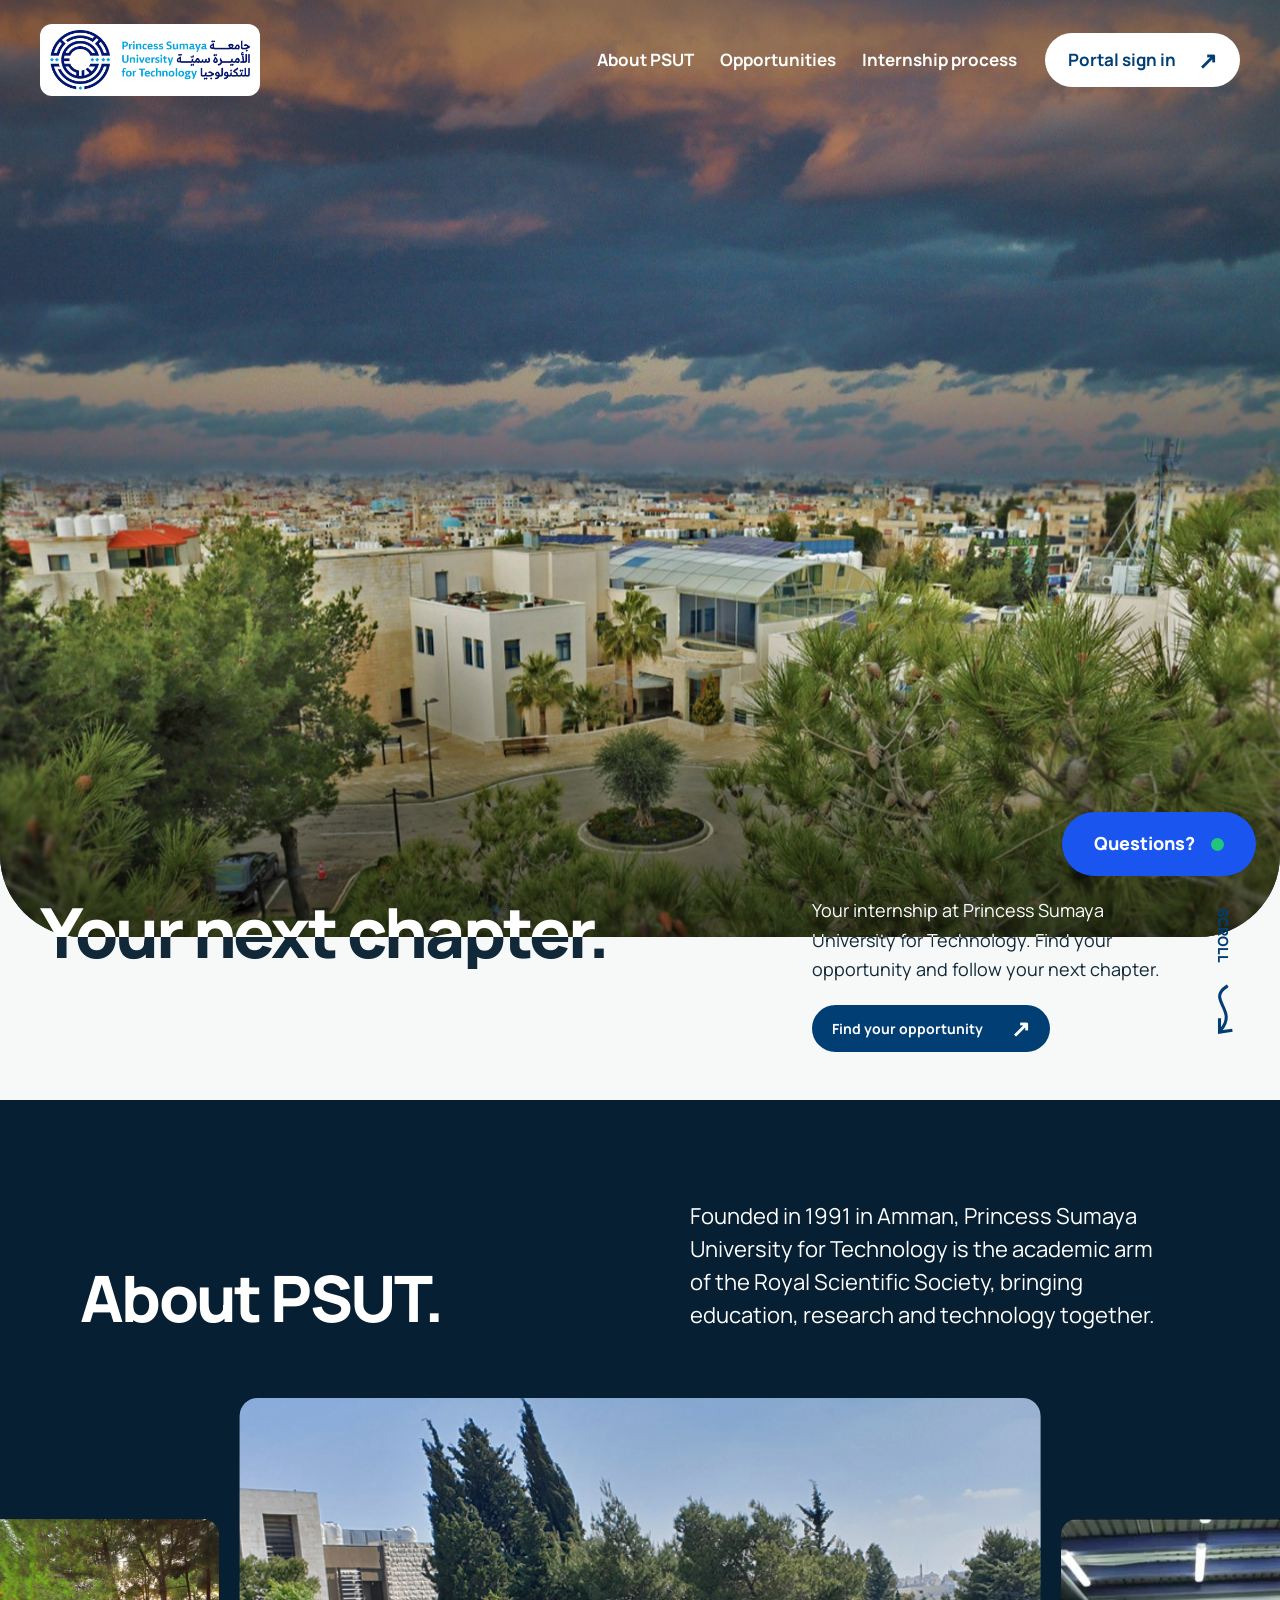
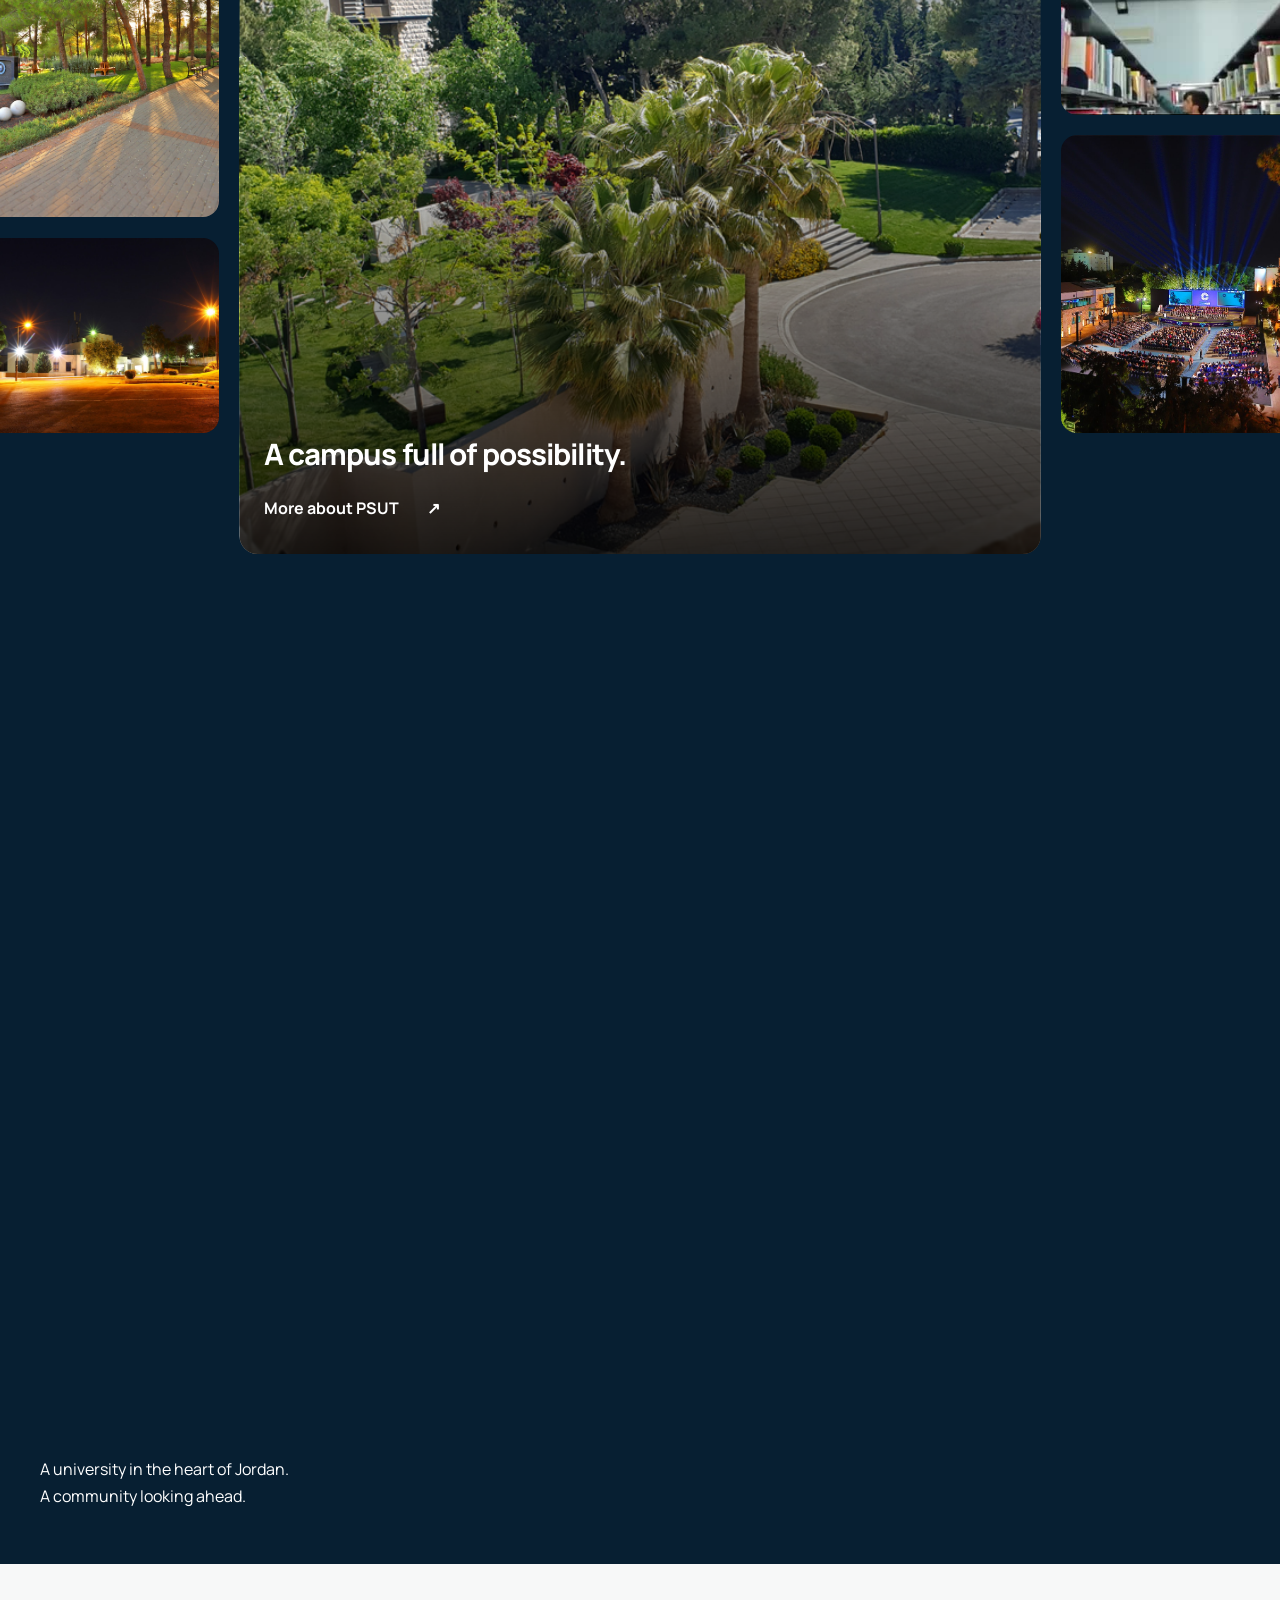
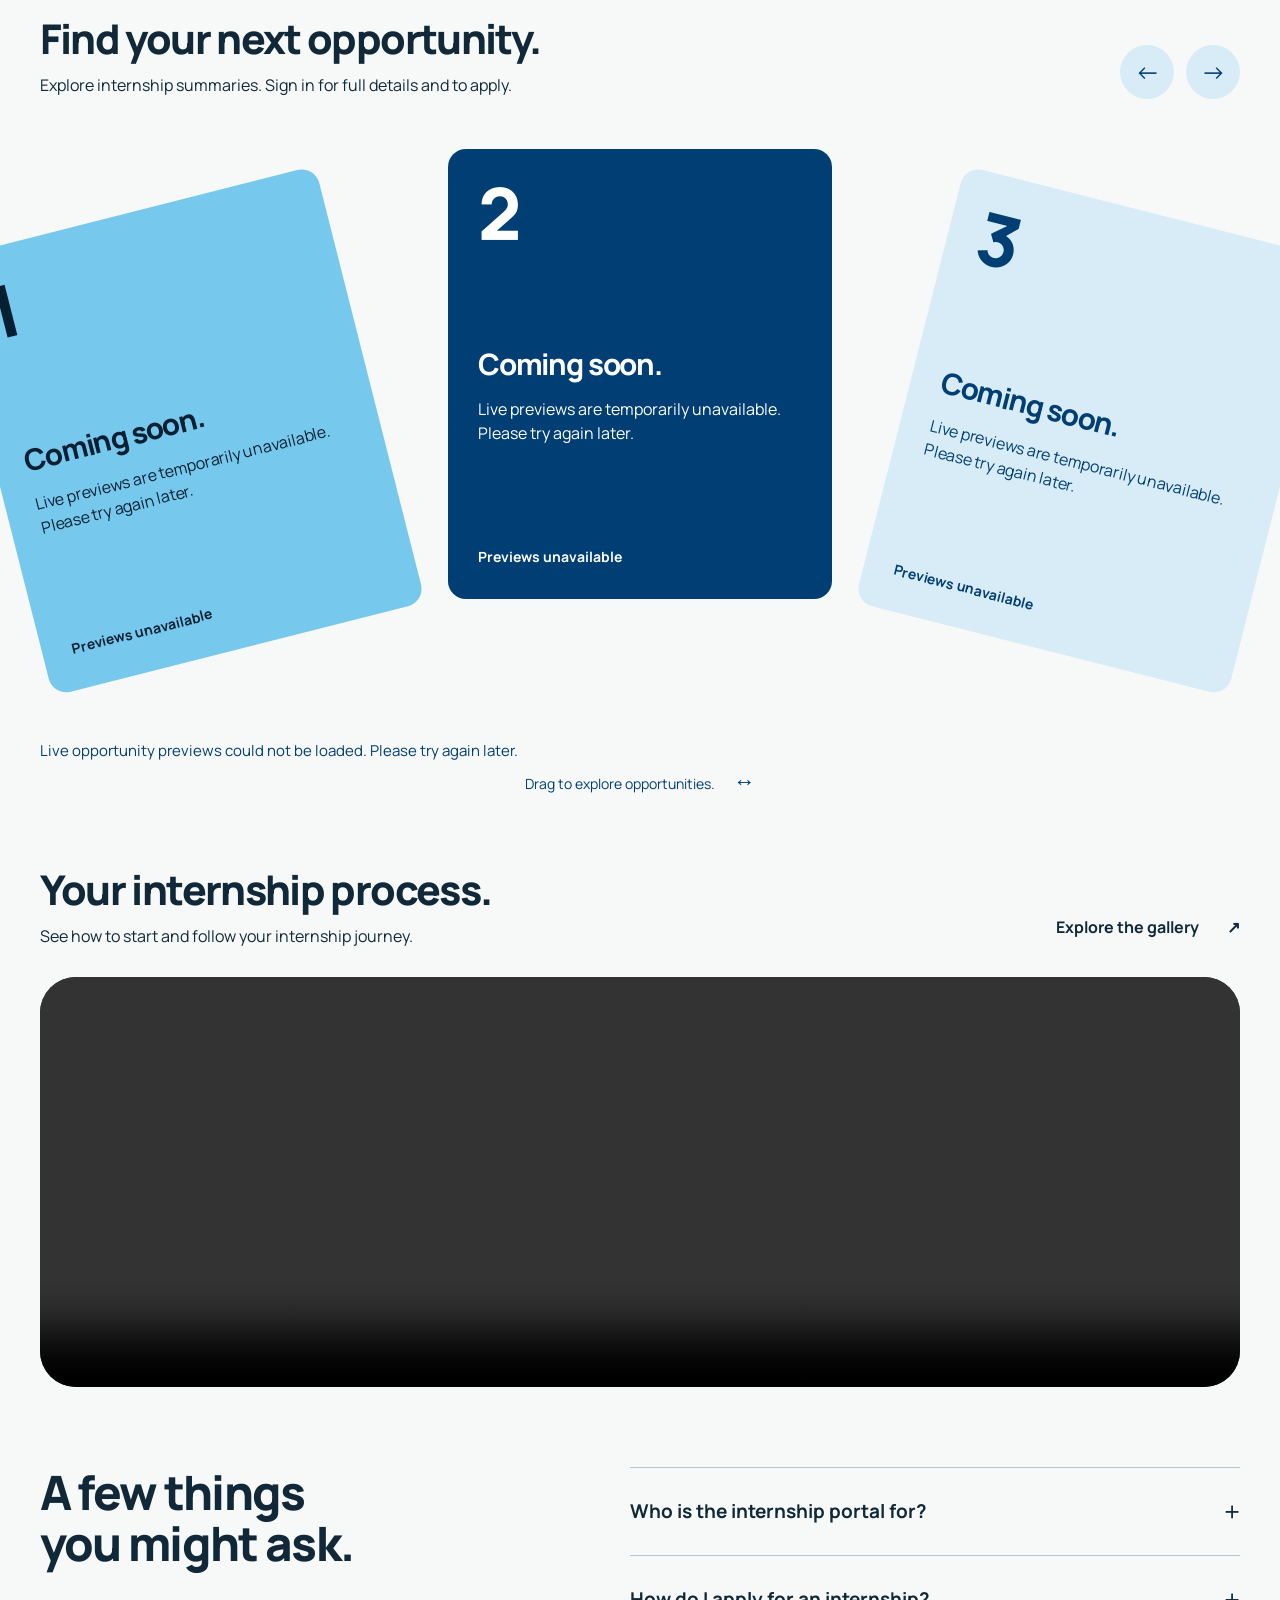
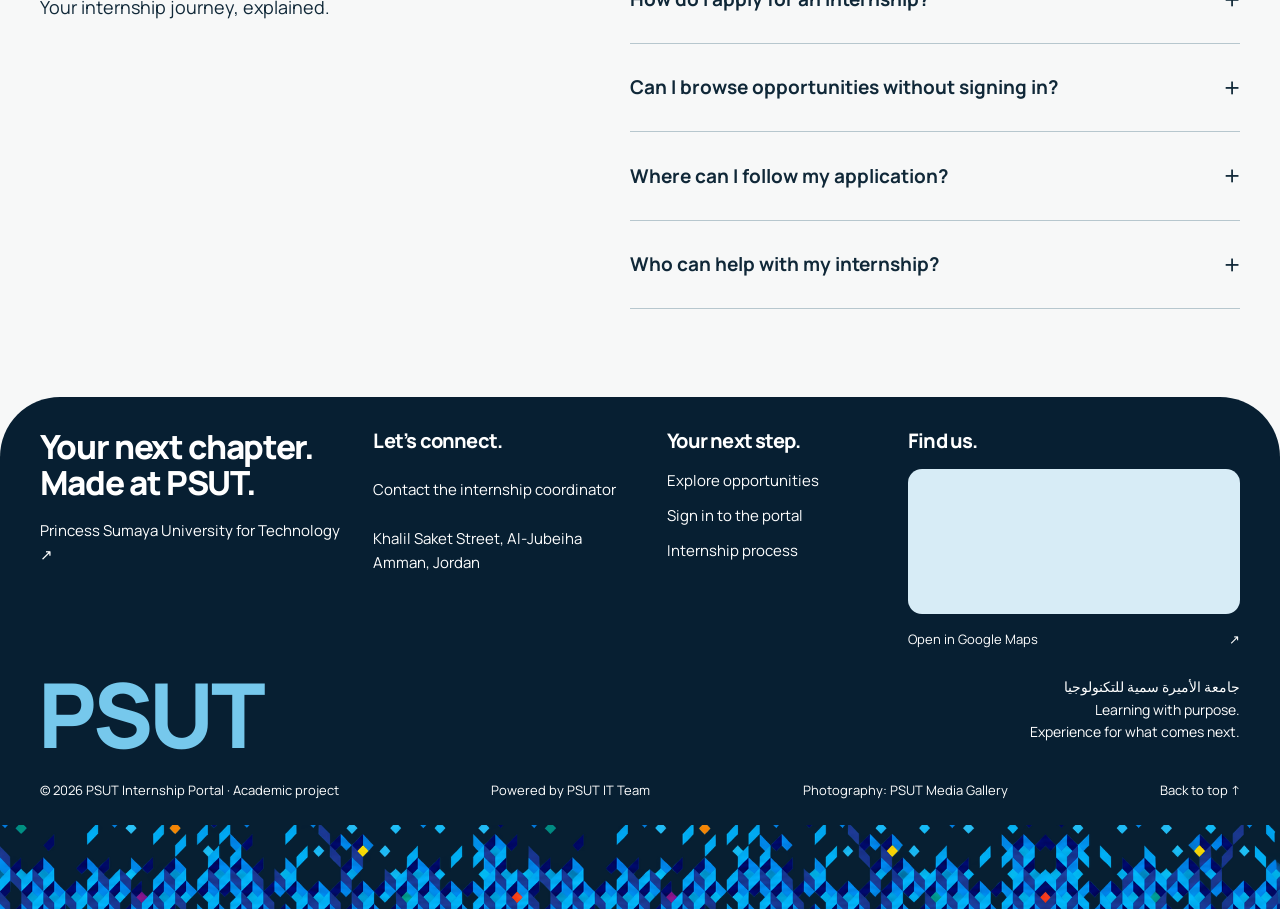
==== commit 960c6e56: "Final Version" ====
--- a/PSUTInternship/PSUTInternship/index.html
+++ b/PSUTInternship/PSUTInternship/index.html
@@ -127,5 +127,6 @@
 <script src="Scripts/wellington.js?v=contact2"></script>
 <script src="Scripts/interactions.js?v=20261023-loop24"></script>
 <script src="Scripts/campus-home.js?v=20261024-fhd37"></script>
+
 </body>
 </html>
